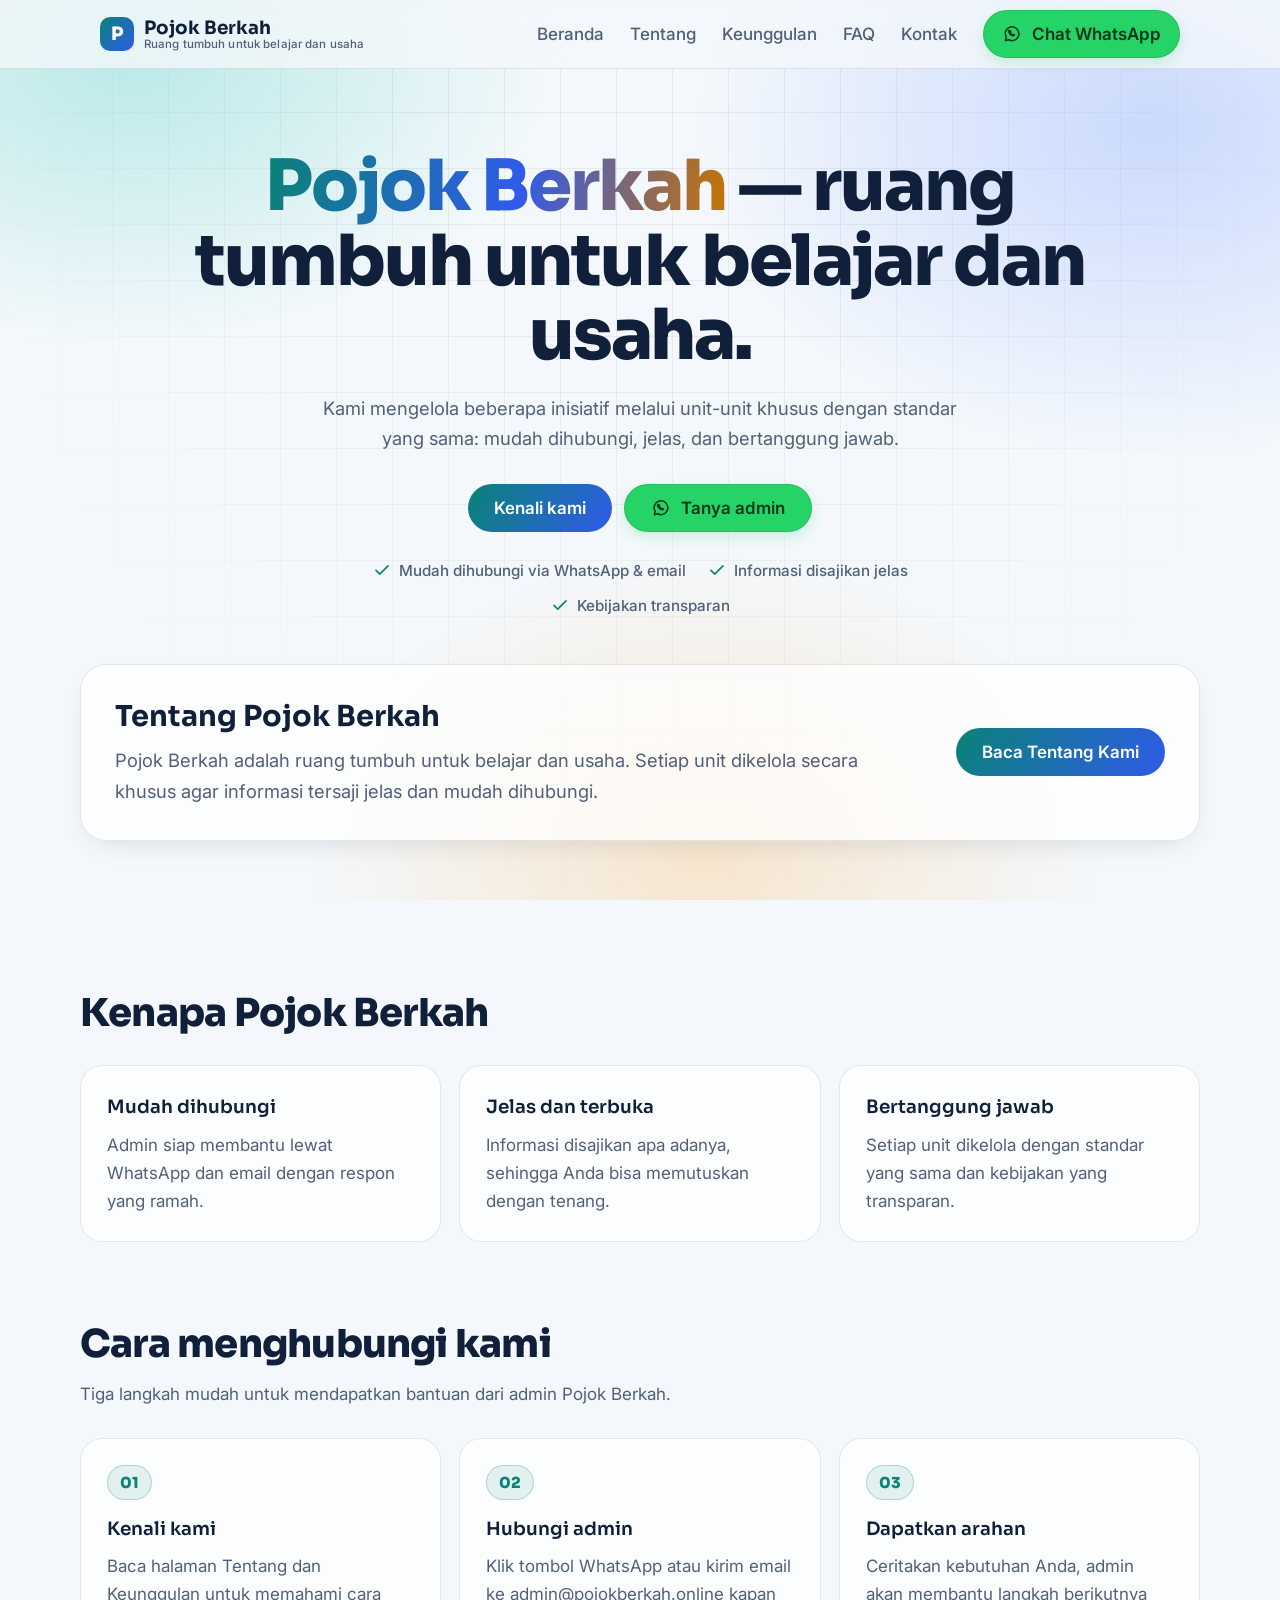
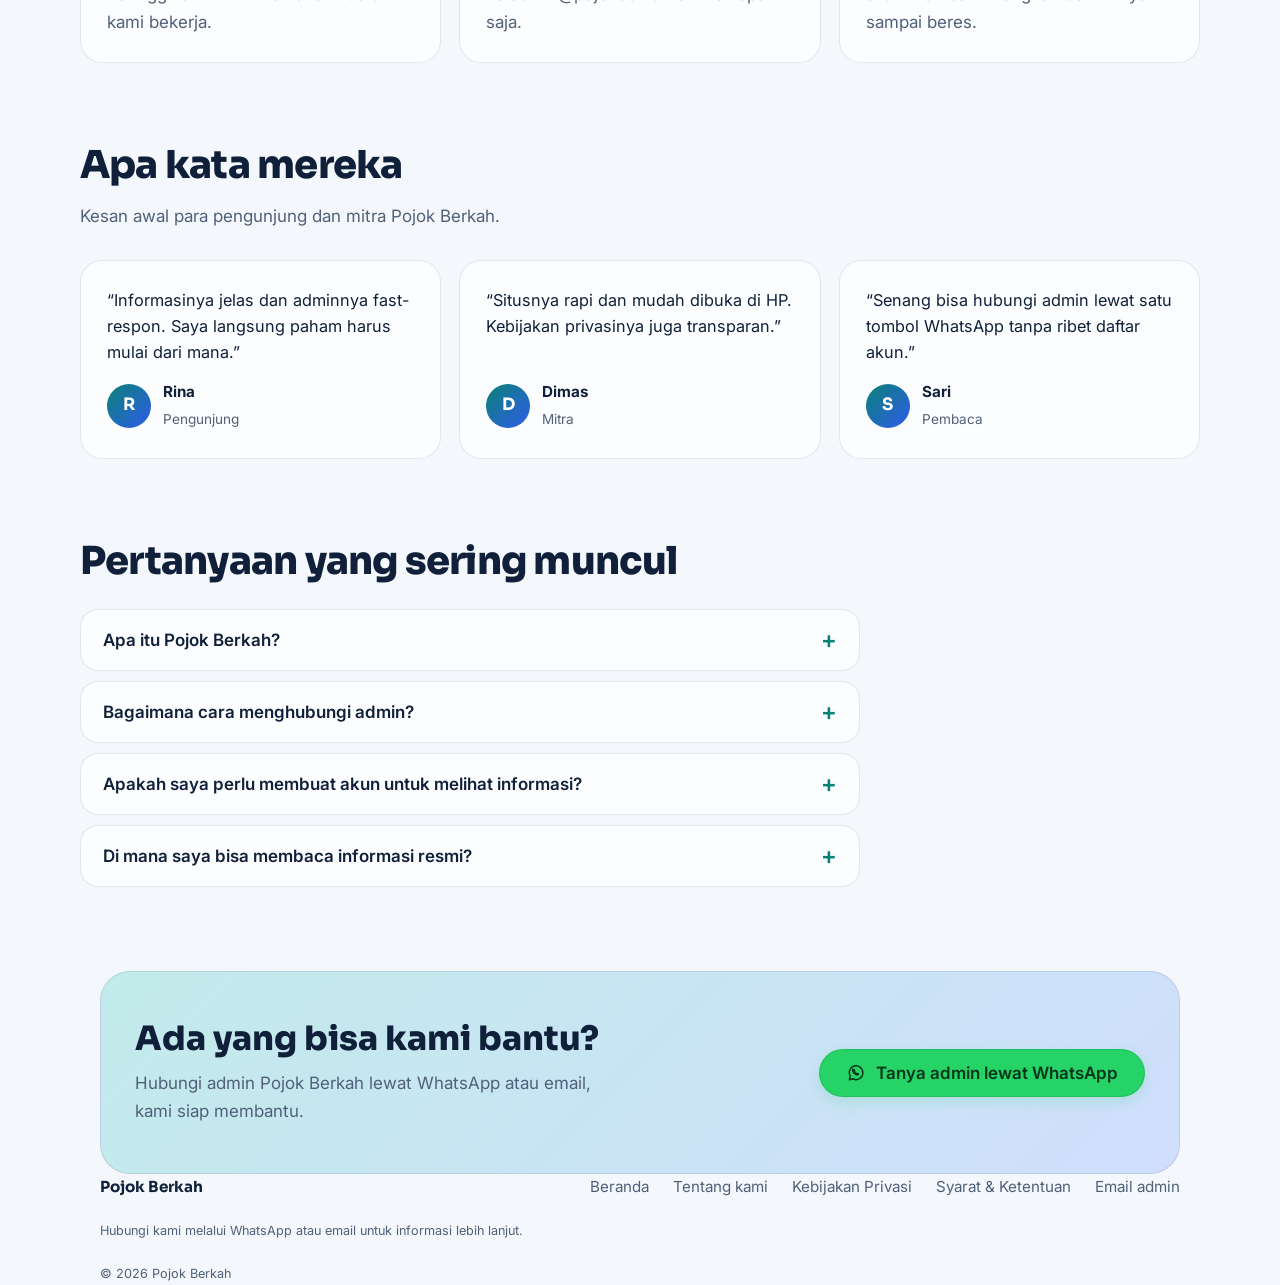
==== index.html @ 189f897a "Landing korporat tanpa produk + menu profesional (Opsi A, Tahap 1-3) + docs 01-07" ====
<!DOCTYPE html>
<html lang="id">
<head>
<meta charset="utf-8">
<meta name="viewport" content="width=device-width, initial-scale=1">
<meta name="theme-color" content="#F4F8FC">
<title>Pojok Berkah | Ruang Tumbuh untuk Belajar dan Usaha</title>
<meta name="description" content="Pojok Berkah adalah ruang tumbuh untuk belajar dan usaha — dikelola dengan standar yang sama: mudah dihubungi, jelas, dan bertanggung jawab.">
<link rel="canonical" href="https://pojokberkah.online/">
<meta property="og:type" content="website">
<meta property="og:title" content="Pojok Berkah | Ruang Tumbuh untuk Belajar dan Usaha">
<meta property="og:description" content="Ruang tumbuh untuk belajar dan usaha — mudah dihubungi, jelas, dan bertanggung jawab.">
<meta property="og:url" content="https://pojokberkah.online/">
<meta property="og:image" content="https://pojokberkah.online/og-image.jpg">
<meta property="og:locale" content="id_ID">
<meta property="og:site_name" content="Pojok Berkah">
<meta property="og:image:width" content="1200">
<meta property="og:image:height" content="630">
<meta property="og:image:alt" content="Pojok Berkah - Ruang Tumbuh untuk Belajar dan Usaha">
<meta name="twitter:card" content="summary_large_image">
<meta name="twitter:title" content="Pojok Berkah | Ruang Tumbuh untuk Belajar dan Usaha">
<meta name="twitter:description" content="Ruang tumbuh untuk belajar dan usaha — mudah dihubungi, jelas, dan bertanggung jawab.">
<meta name="twitter:image" content="https://pojokberkah.online/og-image.jpg">
<link rel="icon" type="image/png" sizes="32x32" href="/favicon-32x32.png">
<link rel="icon" href="/favicon.ico" sizes="any">
<link rel="apple-touch-icon" sizes="180x180" href="/apple-touch-icon.png">
<link rel="preconnect" href="https://fonts.googleapis.com">
<link rel="preconnect" href="https://fonts.gstatic.com" crossorigin>
<link rel="preload" href="https://fonts.googleapis.com/css2?family=Inter:wght@400;500;600&family=Sora:wght@600;700;800&display=swap" as="style">
<link href="https://fonts.googleapis.com/css2?family=Inter:wght@400;500;600&family=Sora:wght@600;700;800&display=swap" rel="stylesheet">
<script type="application/ld+json">{"@context":"https://schema.org","@type":"Organization","name":"Pojok Berkah","url":"https://pojokberkah.online/","logo":"https://pojokberkah.online/og-image.jpg","email":"admin@pojokberkah.online"}</script>
<script type="application/ld+json">{"@context":"https://schema.org","@type":"WebSite","name":"Pojok Berkah","url":"https://pojokberkah.online/","inLanguage":"id"}</script>
<script type="application/ld+json">{"@context":"https://schema.org","@type":"FAQPage","mainEntity":[{"@type":"Question","name":"Apa itu Pojok Berkah?","acceptedAnswer":{"@type":"Answer","text":"Pojok Berkah adalah ruang tumbuh untuk belajar dan usaha. Kami mengelola beberapa inisiatif melalui unit-unit khusus dengan standar yang sama."}},{"@type":"Question","name":"Bagaimana cara menghubungi admin?","acceptedAnswer":{"@type":"Answer","text":"Hubungi kami melalui tombol WhatsApp di halaman ini atau email admin@pojokberkah.online."}},{"@type":"Question","name":"Apakah saya perlu membuat akun untuk melihat informasi?","acceptedAnswer":{"@type":"Answer","text":"Tidak. Informasi di halaman ini dapat dibaca langsung tanpa membuat akun."}},{"@type":"Question","name":"Di mana saya bisa membaca informasi resmi?","acceptedAnswer":{"@type":"Answer","text":"Lihat halaman Tentang Kami, Kebijakan Privasi, serta Syarat dan Ketentuan yang tertaut di footer."}}]}</script>
<style>
:root{
  --bg:#F4F8FC; --ink:#10203A; --muted:#51607A; --line:rgba(16,32,58,.10);
  --teal:#0B8277; --blue:#2F5BEA; --amber:#C97400; --wa:#25D366;
  --card:rgba(255,255,255,.72);
  --display:"Sora","Trebuchet MS",system-ui,sans-serif;
  --body:"Inter",system-ui,-apple-system,"Segoe UI",sans-serif;
}
*{box-sizing:border-box;margin:0}
html{scroll-behavior:smooth}
body{font-family:var(--body);background:var(--bg);color:var(--ink);line-height:1.65;font-size:1.0625rem;overflow-x:hidden}
a{color:inherit}
:focus-visible{outline:3px solid var(--blue);outline-offset:3px;border-radius:8px}
.wrap{max-width:1120px;margin:0 auto;padding:0 20px}

/* latar terang: grid halus + cahaya pastel */
.bg{position:fixed;inset:0;z-index:-1;pointer-events:none;
  background:
    radial-gradient(620px 420px at 10% 6%,rgba(62,201,187,.32),transparent 70%),
    radial-gradient(660px 480px at 90% 14%,rgba(106,147,255,.30),transparent 70%),
    radial-gradient(580px 440px at 55% 95%,rgba(255,180,84,.28),transparent 70%),
    var(--bg)}
.bg::after{content:"";position:absolute;inset:0;
  background-image:linear-gradient(rgba(16,32,58,.06) 1px,transparent 1px),linear-gradient(90deg,rgba(16,32,58,.06) 1px,transparent 1px);
  background-size:56px 56px;
  -webkit-mask-image:radial-gradient(ellipse at 50% 18%,#000 25%,transparent 75%);
  mask-image:radial-gradient(ellipse at 50% 18%,#000 25%,transparent 75%)}

/* header */
header.bar{position:sticky;top:0;z-index:10;backdrop-filter:blur(14px);-webkit-backdrop-filter:blur(14px);background:rgba(244,248,252,.78);border-bottom:1px solid var(--line)}
.top{display:flex;align-items:center;justify-content:space-between;height:68px}
.logo{display:flex;align-items:center;gap:10px;text-decoration:none;font-family:var(--display);font-weight:700;font-size:1.15rem}
.logo-text{display:flex;flex-direction:column;line-height:1.15}
.logo-tagline{font-family:var(--body);font-size:.72rem;font-weight:500;color:var(--muted);letter-spacing:.01em}
.brand-image{width:34px;height:34px;flex:0 0 34px;object-fit:contain}
.brand-image[hidden]{display:none}
.mark{width:34px;height:34px;border-radius:10px;display:grid;place-items:center;color:#fff;font-weight:800;background:linear-gradient(135deg,var(--teal),var(--blue))}
.nav{display:flex;align-items:center;gap:26px}
.nav a{text-decoration:none;color:var(--muted);font-weight:500;transition:color .2s}
.nav a:hover{color:var(--ink)}
.nav a.btn-wa{padding:9px 18px;border-radius:999px;font-weight:600;min-height:44px;display:inline-flex;align-items:center}
.nav-toggle{display:none;align-items:center;justify-content:center;width:44px;height:44px;border-radius:12px;border:1px solid var(--line);background:#fff;cursor:pointer}
.nav-toggle svg{width:22px;height:22px;fill:none;stroke:var(--ink);stroke-width:2;stroke-linecap:round}
header.bar{transition:box-shadow .25s}
.bar.scrolled{box-shadow:0 8px 24px -12px rgba(16,32,58,.25)}
footer nav a:hover{text-decoration:underline}

/* hero */
.hero{padding:80px 0 70px;text-align:center}
.hero h1{font-family:var(--display);font-weight:800;font-size:clamp(2.2rem,6.2vw,4.4rem);line-height:1.06;letter-spacing:-.03em;max-width:18ch;margin:0 auto}
.grad{background:linear-gradient(100deg,var(--teal),var(--blue) 55%,var(--amber));-webkit-background-clip:text;background-clip:text;color:transparent}
.hero p{margin:20px auto 0;max-width:54ch;color:var(--muted);font-size:1.15rem}
.hero .cta{margin-top:30px;display:flex;gap:12px;justify-content:center;flex-wrap:wrap}
.trustbar{margin:26px auto 0;display:flex;gap:10px 22px;justify-content:center;flex-wrap:wrap;max-width:640px;list-style:none;padding:0}
.trustbar li{display:inline-flex;align-items:center;gap:8px;color:var(--muted);font-size:.95rem;font-weight:500}
.trustbar svg{width:18px;height:18px;flex:0 0 18px;fill:none;stroke:var(--teal);stroke-width:2.2;stroke-linecap:round;stroke-linejoin:round}
.btn{display:inline-flex;align-items:center;min-height:48px;padding:0 26px;border-radius:999px;font-weight:600;text-decoration:none;transition:transform .2s,box-shadow .2s,background .2s}
.btn-main{color:#fff;background:linear-gradient(120deg,var(--teal),var(--blue))}
.btn-main:hover{transform:translateY(-2px);box-shadow:0 10px 30px rgba(47,91,234,.35)}
.btn-ghost{border:1px solid var(--line);background:#fff}
.btn-ghost:hover{transform:translateY(-2px);box-shadow:0 10px 30px rgba(16,32,58,.10)}
.wa-button{gap:10px;color:#06351B!important;background:var(--wa)!important;border:1px solid rgba(4,54,26,.12);box-shadow:0 5px 14px rgba(37,211,102,.2);transition:transform .2s,box-shadow .2s,filter .2s}
.wa-button:hover{color:#06351B!important;filter:saturate(1.08);transform:translateY(-2px);box-shadow:0 10px 24px rgba(37,211,102,.34)}
.wa-icon{width:20px;height:20px;flex:0 0 20px;fill:none;stroke:currentColor;stroke-width:1.8;stroke-linecap:round;stroke-linejoin:round}

/* tentang singkat */
.about-short{margin-top:46px;display:flex;align-items:center;justify-content:space-between;gap:24px;text-align:left;border:1px solid var(--line);border-radius:26px;background:var(--card);padding:34px;box-shadow:0 10px 30px -14px rgba(16,32,58,.18)}
.about-short h2{font-family:var(--display);font-weight:700;font-size:1.8rem;line-height:1.2}
.about-short p{margin-top:12px;color:var(--muted);max-width:62ch}

/* statistik */
/* section umum */
.section{padding:80px 0 0}
.title{font-family:var(--display);font-weight:800;font-size:clamp(1.6rem,3.4vw,2.4rem);line-height:1.15;letter-spacing:-.02em;max-width:22ch}
.values{display:grid;grid-template-columns:repeat(3,1fr);gap:18px;margin-top:30px}
.val{padding:26px;border-radius:22px;border:1px solid var(--line);background:var(--card)}
.val h3{font-family:var(--display);font-weight:600;font-size:1.15rem;margin-bottom:8px}
.val p{color:var(--muted)}
.section-sub{margin-top:14px;color:var(--muted);max-width:62ch}

/* cara kerja */
.steps{display:grid;grid-template-columns:repeat(3,1fr);gap:18px;margin-top:30px;counter-reset:step}
.step{position:relative;padding:26px;border-radius:22px;border:1px solid var(--line);background:var(--card)}
.step::before{counter-increment:step;content:counter(step,decimal-leading-zero);display:inline-flex;font-family:var(--display);font-weight:800;font-size:.95rem;color:var(--teal);background:rgba(11,130,119,.10);border:1px solid rgba(11,130,119,.25);border-radius:999px;padding:4px 12px}
.step h3{font-family:var(--display);font-weight:600;font-size:1.15rem;margin:14px 0 8px}
.step p{color:var(--muted)}

/* testimoni */
.testis{display:grid;grid-template-columns:repeat(3,1fr);gap:18px;margin-top:30px}
.testi{display:flex;flex-direction:column;gap:14px;padding:26px;border-radius:22px;border:1px solid var(--line);background:var(--card)}
.testi blockquote{color:var(--ink);font-size:1.02rem;line-height:1.6}
.testi figcaption{display:flex;align-items:center;gap:12px;margin-top:auto}
.testi .avatar{width:44px;height:44px;flex:0 0 44px;border-radius:50%;display:grid;place-items:center;font-family:var(--display);font-weight:700;color:#fff;background:linear-gradient(135deg,var(--teal),var(--blue))}
.testi .who strong{display:block;font-size:.95rem}
.testi .who span{font-size:.85rem;color:var(--muted)}

/* faq */
.faq{max-width:780px;margin-top:26px;display:grid;gap:10px}
.faq details{border:1px solid var(--line);border-radius:18px;background:var(--card);padding:0 22px;transition:border-color .2s}
.faq details[open]{border-color:rgba(11,130,119,.5)}
.faq summary{cursor:pointer;font-weight:600;list-style:none;display:flex;justify-content:space-between;align-items:center;gap:16px;min-height:60px}
.faq summary::-webkit-details-marker{display:none}
.faq summary::after{content:"+";font-size:1.5rem;color:var(--teal);line-height:1}
.faq details[open] summary::after{content:"\2212"}
.faq details p{color:var(--muted);padding-bottom:18px}

/* kontak */
.contact{margin-top:84px;border-radius:30px;padding:48px 34px;display:flex;flex-wrap:wrap;gap:22px;align-items:center;justify-content:space-between;
  background:linear-gradient(135deg,rgba(62,201,187,.28),rgba(106,147,255,.26));border:1px solid rgba(16,32,58,.10)}
.contact h2{font-family:var(--display);font-weight:800;font-size:clamp(1.5rem,3vw,2.1rem);line-height:1.15;max-width:20ch}
.contact p{margin-top:10px;color:var(--muted);max-width:44ch}
.btn-wa2{white-space:nowrap}

footer{padding:54px 0 40px;color:var(--muted);font-size:.95rem}
footer .cols{display:flex;flex-wrap:wrap;gap:16px 40px;justify-content:space-between;align-items:center}
footer strong{color:var(--ink);font-family:var(--display)}
footer nav{display:flex;flex-wrap:wrap;gap:8px 24px}
footer nav a{text-decoration:none}footer nav a:hover{color:var(--ink)}
footer small{display:block;margin-top:22px;max-width:72ch}

@media (max-width:860px){
  .nav{position:relative;gap:10px}
  .nav a:not(.btn-wa):not(.nav-toggle){display:none}
  .nav-toggle{display:inline-flex}
  .nav.open{flex-wrap:wrap}
  .nav.open a:not(.btn-wa):not(.nav-toggle){display:inline-flex;flex:1 1 100%;padding:10px 4px;border-top:1px solid var(--line)}
  .nav.open a:not(.btn-wa):not(.nav-toggle):first-of-type{margin-top:10px}
  .hero{padding:56px 0 60px}
  .hero h1{font-size:2.5rem}
  .section{padding:56px 0 0}
  .values,.steps,.testis{grid-template-columns:1fr}
  .about-short{flex-direction:column;align-items:flex-start;padding:28px 24px}
  .contact{padding:34px 24px}
}
@media (max-width:480px){
  .hero h1{font-size:2.2rem}
  .hero p{font-size:1.05rem}
}
@media (prefers-reduced-motion:reduce){
  html{scroll-behavior:auto}
  *{transition:none!important}
}
</style>
</head>
<body>
<div class="bg" aria-hidden="true"></div>

<header class="bar">
  <div class="wrap top">
    <a class="logo" href="index.html#beranda"><span class="mark" data-logo-fallback>P</span><img class="brand-image" data-image-slot="logo" alt="Logo Pojok Berkah" hidden><span class="logo-text">Pojok Berkah<span class="logo-tagline">Ruang tumbuh untuk belajar dan usaha</span></span></a>
    <nav class="nav" id="main-nav" aria-label="Menu utama">
      <a href="#beranda">Beranda</a>
      <a href="tentang-kami.html">Tentang</a>
      <a href="#keunggulan">Keunggulan</a>
      <a href="#faq">FAQ</a>
      <a href="#kontak">Kontak</a>
      <a class="btn-wa wa-button" href="https://wa.me/6287724039666"><svg class="wa-icon" viewBox="0 0 24 24" aria-hidden="true"><path d="M20.2 11.7a8.2 8.2 0 0 1-12.1 7.2L4 20l1.1-4A8.2 8.2 0 1 1 20.2 11.7Z"/><path d="M9 8.5c.3-.5.6-.5.9-.5l.6 1.5-.7.9c.6 1.2 1.5 2.1 2.7 2.7l.9-.7 1.5.6c0 .3 0 .7-.5.9-.5.3-1.1.4-1.7.2-2-.6-4.2-2.8-4.8-4.8-.2-.6-.1-1.2.2-1.7Z"/></svg>Chat WhatsApp</a>
      <button class="nav-toggle" type="button" aria-label="Buka menu" aria-expanded="false" aria-controls="main-nav"><svg viewBox="0 0 24 24" aria-hidden="true"><path d="M4 7h16M4 12h16M4 17h16"/></svg></button>
    </nav>
  </div>
</header>

<main>
  <section class="wrap hero" id="beranda">
    <h1><span class="grad">Pojok Berkah</span> — ruang tumbuh untuk belajar dan usaha.</h1>
    <p>Kami mengelola beberapa inisiatif melalui unit-unit khusus dengan standar yang sama: mudah dihubungi, jelas, dan bertanggung jawab.</p>
    <div class="cta">
      <a class="btn btn-main" href="#keunggulan">Kenali kami</a>
      <a class="btn wa-button" href="https://wa.me/6287724039666"><svg class="wa-icon" viewBox="0 0 24 24" aria-hidden="true"><path d="M20.2 11.7a8.2 8.2 0 0 1-12.1 7.2L4 20l1.1-4A8.2 8.2 0 1 1 20.2 11.7Z"/><path d="M9 8.5c.3-.5.6-.5.9-.5l.6 1.5-.7.9c.6 1.2 1.5 2.1 2.7 2.7l.9-.7 1.5.6c0 .3 0 .7-.5.9-.5.3-1.1.4-1.7.2-2-.6-4.2-2.8-4.8-4.8-.2-.6-.1-1.2.2-1.7Z"/></svg>Tanya admin</a>
    </div>
    <ul class="trustbar" aria-label="Komitmen Pojok Berkah">
      <li><svg viewBox="0 0 24 24" aria-hidden="true"><path d="M4 12.5l5 5L20 6.5"/></svg>Mudah dihubungi via WhatsApp &amp; email</li>
      <li><svg viewBox="0 0 24 24" aria-hidden="true"><path d="M4 12.5l5 5L20 6.5"/></svg>Informasi disajikan jelas</li>
      <li><svg viewBox="0 0 24 24" aria-hidden="true"><path d="M4 12.5l5 5L20 6.5"/></svg>Kebijakan transparan</li>
    </ul>

    <div class="about-short">
      <div>
        <h2>Tentang Pojok Berkah</h2>
        <p>Pojok Berkah adalah ruang tumbuh untuk belajar dan usaha. Setiap unit dikelola secara khusus agar informasi tersaji jelas dan mudah dihubungi.</p>
      </div>
      <a class="btn btn-main" href="tentang-kami.html">Baca Tentang Kami</a>
    </div>
  </section>

  <section class="wrap section" id="keunggulan">
    <h2 class="title">Kenapa Pojok Berkah</h2>
    <div class="values">
      <div class="val"><h3>Mudah dihubungi</h3><p>Admin siap membantu lewat WhatsApp dan email dengan respon yang ramah.</p></div>
      <div class="val"><h3>Jelas dan terbuka</h3><p>Informasi disajikan apa adanya, sehingga Anda bisa memutuskan dengan tenang.</p></div>
      <div class="val"><h3>Bertanggung jawab</h3><p>Setiap unit dikelola dengan standar yang sama dan kebijakan yang transparan.</p></div>
    </div>
  </section>

  <section class="wrap section" id="cara-kerja">
    <h2 class="title">Cara menghubungi kami</h2>
    <p class="section-sub">Tiga langkah mudah untuk mendapatkan bantuan dari admin Pojok Berkah.</p>
    <div class="steps">
      <div class="step"><h3>Kenali kami</h3><p>Baca halaman Tentang dan Keunggulan untuk memahami cara kami bekerja.</p></div>
      <div class="step"><h3>Hubungi admin</h3><p>Klik tombol WhatsApp atau kirim email ke admin@pojokberkah.online kapan saja.</p></div>
      <div class="step"><h3>Dapatkan arahan</h3><p>Ceritakan kebutuhan Anda, admin akan membantu langkah berikutnya sampai beres.</p></div>
    </div>
  </section>

  <section class="wrap section" id="testimoni">
    <h2 class="title">Apa kata mereka</h2>
    <p class="section-sub">Kesan awal para pengunjung dan mitra Pojok Berkah.</p>
    <div class="testis">
      <figure class="testi"><blockquote>&ldquo;Informasinya jelas dan adminnya fast-respon. Saya langsung paham harus mulai dari mana.&rdquo;</blockquote><figcaption><span class="avatar" aria-hidden="true">R</span><span class="who"><strong>Rina</strong><span>Pengunjung</span></span></figcaption></figure>
      <figure class="testi"><blockquote>&ldquo;Situsnya rapi dan mudah dibuka di HP. Kebijakan privasinya juga transparan.&rdquo;</blockquote><figcaption><span class="avatar" aria-hidden="true">D</span><span class="who"><strong>Dimas</strong><span>Mitra</span></span></figcaption></figure>
      <figure class="testi"><blockquote>&ldquo;Senang bisa hubungi admin lewat satu tombol WhatsApp tanpa ribet daftar akun.&rdquo;</blockquote><figcaption><span class="avatar" aria-hidden="true">S</span><span class="who"><strong>Sari</strong><span>Pembaca</span></span></figcaption></figure>
    </div>
  </section>

  <section class="wrap section" id="faq">
    <h2 class="title">Pertanyaan yang sering muncul</h2>
    <div class="faq">
      <details><summary>Apa itu Pojok Berkah?</summary><p>Pojok Berkah adalah ruang tumbuh untuk belajar dan usaha. Kami mengelola beberapa inisiatif melalui unit-unit khusus dengan standar yang sama.</p></details>
      <details><summary>Bagaimana cara menghubungi admin?</summary><p>Hubungi kami melalui tombol WhatsApp di halaman ini atau email admin@pojokberkah.online.</p></details>
      <details><summary>Apakah saya perlu membuat akun untuk melihat informasi?</summary><p>Tidak. Informasi di halaman ini dapat dibaca langsung tanpa membuat akun.</p></details>
      <details><summary>Di mana saya bisa membaca informasi resmi?</summary><p>Lihat halaman Tentang Kami, Kebijakan Privasi, serta Syarat dan Ketentuan yang tertaut di footer.</p></details>
    </div>
  </section>

  <section class="wrap" id="kontak">
    <div class="contact">
      <div>
        <h2>Ada yang bisa kami bantu?</h2>
        <p>Hubungi admin Pojok Berkah lewat WhatsApp atau email, kami siap membantu.</p>
      </div>
      <a class="btn btn-wa2 wa-button" href="https://wa.me/6287724039666"><svg class="wa-icon" viewBox="0 0 24 24" aria-hidden="true"><path d="M20.2 11.7a8.2 8.2 0 0 1-12.1 7.2L4 20l1.1-4A8.2 8.2 0 1 1 20.2 11.7Z"/><path d="M9 8.5c.3-.5.6-.5.9-.5l.6 1.5-.7.9c.6 1.2 1.5 2.1 2.7 2.7l.9-.7 1.5.6c0 .3 0 .7-.5.9-.5.3-1.1.4-1.7.2-2-.6-4.2-2.8-4.8-4.8-.2-.6-.1-1.2.2-1.7Z"/></svg>Tanya admin lewat WhatsApp</a>
    </div>
  </section>
</main>

<footer class="wrap">
  <div class="cols">
    <strong>Pojok Berkah</strong>
    <nav aria-label="Tautan footer">
      <a href="#beranda">Beranda</a>
      <a href="tentang-kami.html">Tentang kami</a>
      <a href="kebijakan-privasi.html">Kebijakan Privasi</a>
      <a href="syarat-ketentuan.html">Syarat &amp; Ketentuan</a>
      <a href="mailto:admin@pojokberkah.online">Email admin</a>
    </nav>
  </div>
  <small>Hubungi kami melalui WhatsApp atau email untuk informasi lebih lanjut.</small>
  <small>&copy; <span id="yr">2026</span> Pojok Berkah</small>
</footer>

<script>
document.getElementById("yr").textContent=new Date().getFullYear();
fetch("admin.php?public=1",{cache:"no-store"}).then(function(response){return response.json()}).then(function(settings){
  if(/^\d{8,15}$/.test(settings.wa_number)){
    document.querySelectorAll('a[href*="wa.me/"]').forEach(function(link){link.href="https://wa.me/"+settings.wa_number});
  }
  if(settings.images&&typeof settings.images==="object"){
    if(settings.images.logo){
      document.querySelectorAll("[data-logo-fallback]").forEach(function(mark){mark.hidden=true});
      var favicon=document.querySelector('link[rel="icon"]');if(favicon)favicon.href=settings.images.logo;
    }
  }
  var faq=document.querySelector(".faq");
  if(!faq||!Array.isArray(settings.faq))return;
  faq.replaceChildren();
  settings.faq.forEach(function(item){
    if(typeof item.question!=="string"||typeof item.answer!=="string")return;
    var details=document.createElement("details");
    var question=document.createElement("summary");question.textContent=item.question;
    var answer=document.createElement("p");answer.textContent=item.answer;
    details.append(question,answer);faq.appendChild(details);
  });
}).catch(function(){});
(function(){
  var nav=document.getElementById("main-nav");
  var toggle=nav?nav.querySelector(".nav-toggle"):null;
  if(nav&&toggle){
    toggle.addEventListener("click",function(){
      var open=nav.classList.toggle("open");
      toggle.setAttribute("aria-expanded",open?"true":"false");
      toggle.setAttribute("aria-label",open?"Tutup menu":"Buka menu");
    });
    nav.querySelectorAll('a[href^="#"]').forEach(function(link){
      link.addEventListener("click",function(){
        nav.classList.remove("open");
        toggle.setAttribute("aria-expanded","false");
        toggle.setAttribute("aria-label","Buka menu");
      });
    });
  }
  var header=document.querySelector("header.bar");
  var reduceMotion=window.matchMedia&&window.matchMedia("(prefers-reduced-motion: reduce)").matches;
  function onScroll(){if(header)header.classList.toggle("scrolled",window.scrollY>8);}
  if(reduceMotion){onScroll();}else{window.addEventListener("scroll",onScroll,{passive:true});onScroll();}
})();
</script>
</body>
</html>
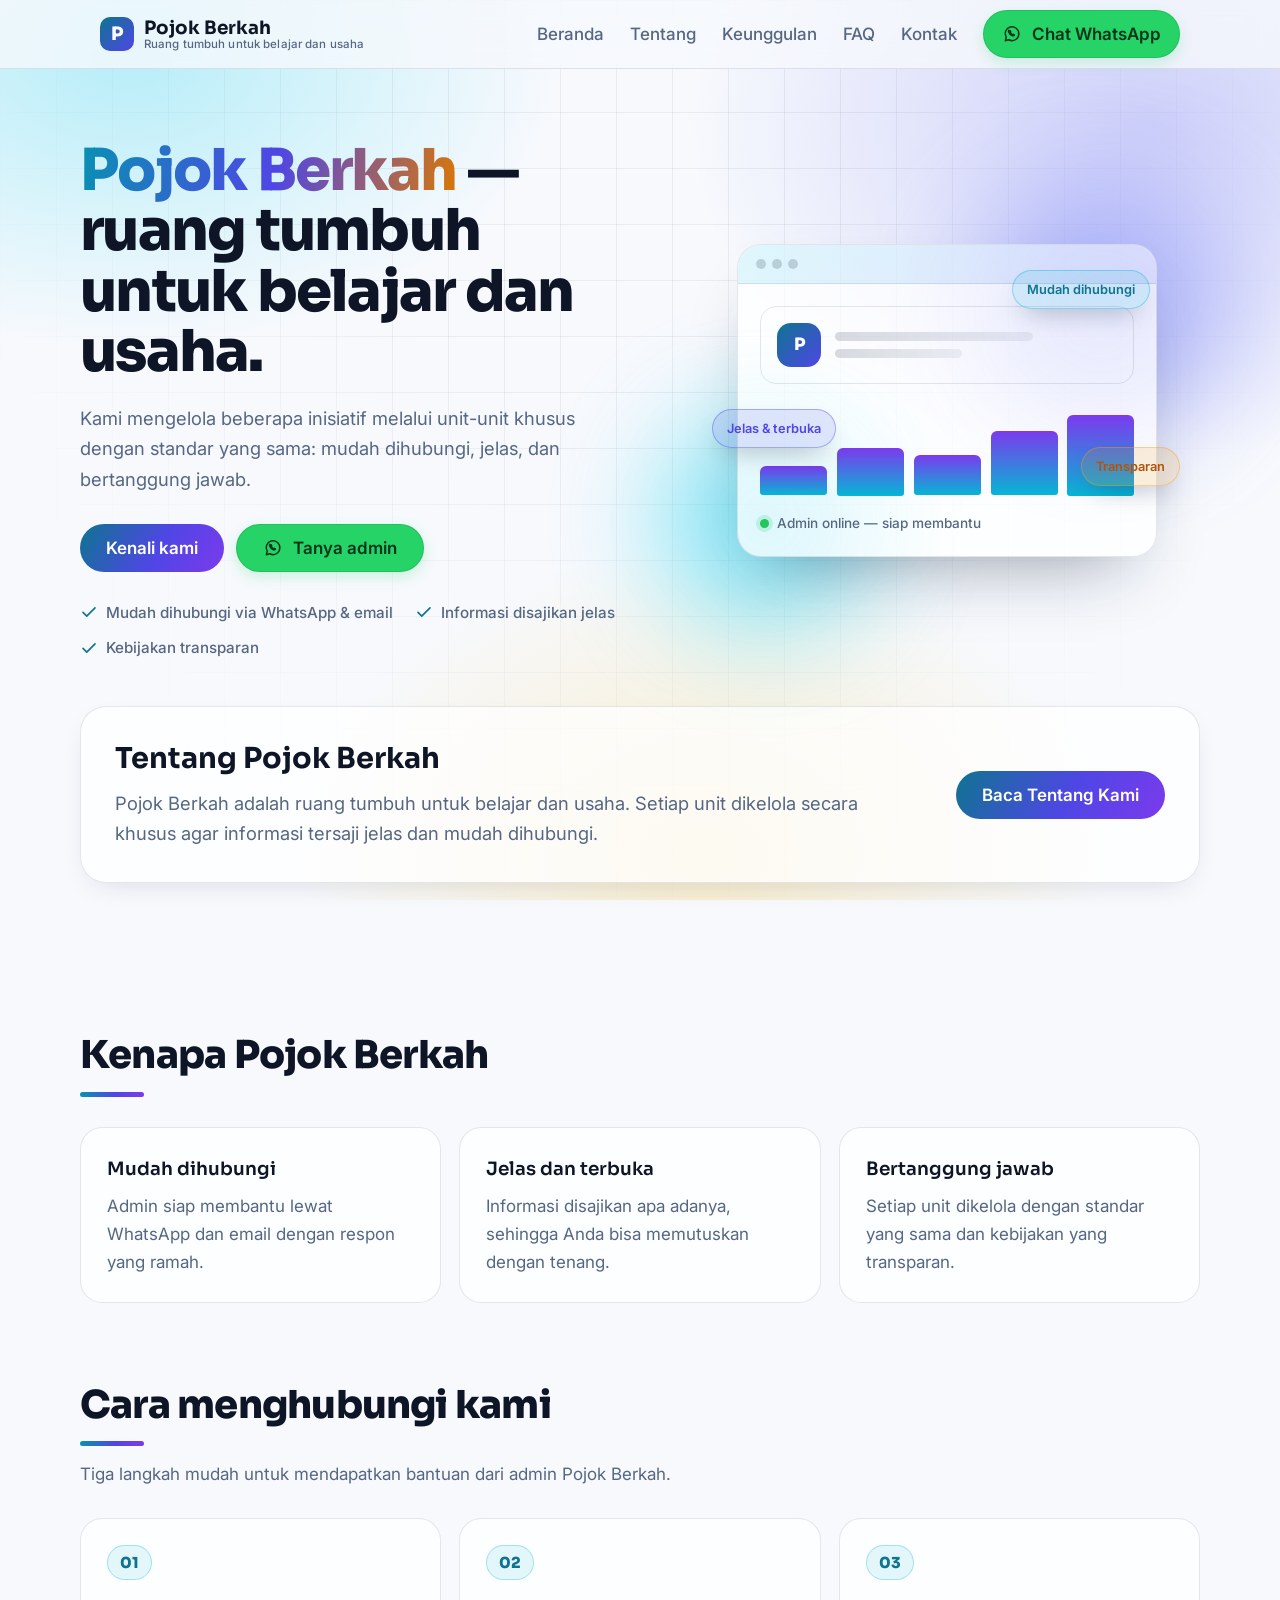
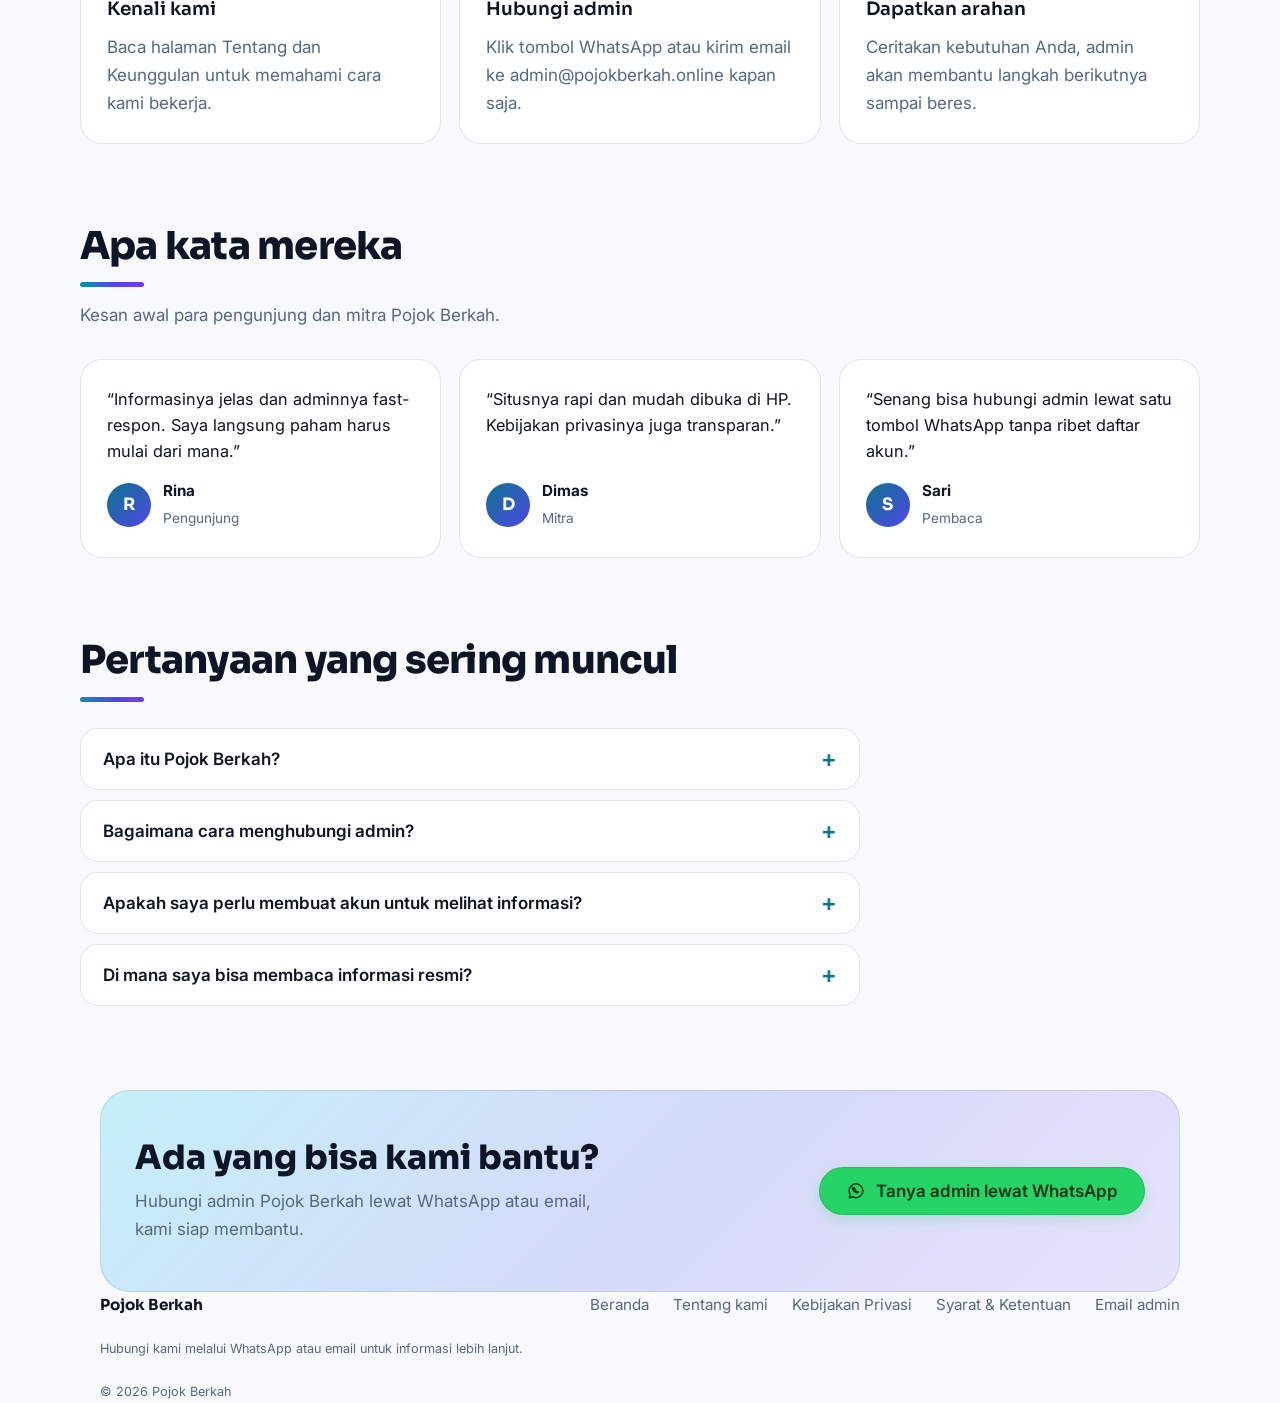
==== commit afa2407b: "Redesain landing modern: CSS eksternal landing.css, hero 2 kolom panel mockup, palet cyan-indigo-vio" ====
--- a/index.html
+++ b/index.html
@@ -3,7 +3,8 @@
 <head>
 <meta charset="utf-8">
 <meta name="viewport" content="width=device-width, initial-scale=1">
-<meta name="theme-color" content="#F4F8FC">
+<meta name="theme-color" content="#F4F8FC" media="(prefers-color-scheme: light)">
+<meta name="theme-color" content="#0B1526" media="(prefers-color-scheme: dark)">
 <title>Pojok Berkah | Ruang Tumbuh untuk Belajar dan Usaha</title>
 <meta name="description" content="Pojok Berkah adalah ruang tumbuh untuk belajar dan usaha — dikelola dengan standar yang sama: mudah dihubungi, jelas, dan bertanggung jawab.">
 <link rel="canonical" href="https://pojokberkah.online/">
@@ -11,7 +12,7 @@
 <meta property="og:title" content="Pojok Berkah | Ruang Tumbuh untuk Belajar dan Usaha">
 <meta property="og:description" content="Ruang tumbuh untuk belajar dan usaha — mudah dihubungi, jelas, dan bertanggung jawab.">
 <meta property="og:url" content="https://pojokberkah.online/">
-<meta property="og:image" content="https://pojokberkah.online/og-image.jpg">
+<meta property="og:image" content="https://pojokberkah.online/assets/img/og-image.jpg">
 <meta property="og:locale" content="id_ID">
 <meta property="og:site_name" content="Pojok Berkah">
 <meta property="og:image:width" content="1200">
@@ -20,160 +21,19 @@
 <meta name="twitter:card" content="summary_large_image">
 <meta name="twitter:title" content="Pojok Berkah | Ruang Tumbuh untuk Belajar dan Usaha">
 <meta name="twitter:description" content="Ruang tumbuh untuk belajar dan usaha — mudah dihubungi, jelas, dan bertanggung jawab.">
-<meta name="twitter:image" content="https://pojokberkah.online/og-image.jpg">
-<link rel="icon" type="image/png" sizes="32x32" href="/favicon-32x32.png">
-<link rel="icon" href="/favicon.ico" sizes="any">
-<link rel="apple-touch-icon" sizes="180x180" href="/apple-touch-icon.png">
+<meta name="twitter:image" content="https://pojokberkah.online/assets/img/og-image.jpg">
+<link rel="icon" type="image/png" sizes="32x32" href="/assets/icons/favicon-32x32.png">
+<link rel="icon" href="/assets/icons/favicon.ico" sizes="any">
+<link rel="apple-touch-icon" sizes="180x180" href="/assets/icons/apple-touch-icon.png">
 <link rel="preconnect" href="https://fonts.googleapis.com">
 <link rel="preconnect" href="https://fonts.gstatic.com" crossorigin>
 <link rel="preload" href="https://fonts.googleapis.com/css2?family=Inter:wght@400;500;600&family=Sora:wght@600;700;800&display=swap" as="style">
 <link href="https://fonts.googleapis.com/css2?family=Inter:wght@400;500;600&family=Sora:wght@600;700;800&display=swap" rel="stylesheet">
-<script type="application/ld+json">{"@context":"https://schema.org","@type":"Organization","name":"Pojok Berkah","url":"https://pojokberkah.online/","logo":"https://pojokberkah.online/og-image.jpg","email":"admin@pojokberkah.online"}</script>
+<script type="application/ld+json">{"@context":"https://schema.org","@type":"Organization","name":"Pojok Berkah","url":"https://pojokberkah.online/","logo":"https://pojokberkah.online/assets/img/og-image.jpg","email":"admin@pojokberkah.online"}</script>
 <script type="application/ld+json">{"@context":"https://schema.org","@type":"WebSite","name":"Pojok Berkah","url":"https://pojokberkah.online/","inLanguage":"id"}</script>
 <script type="application/ld+json">{"@context":"https://schema.org","@type":"FAQPage","mainEntity":[{"@type":"Question","name":"Apa itu Pojok Berkah?","acceptedAnswer":{"@type":"Answer","text":"Pojok Berkah adalah ruang tumbuh untuk belajar dan usaha. Kami mengelola beberapa inisiatif melalui unit-unit khusus dengan standar yang sama."}},{"@type":"Question","name":"Bagaimana cara menghubungi admin?","acceptedAnswer":{"@type":"Answer","text":"Hubungi kami melalui tombol WhatsApp di halaman ini atau email admin@pojokberkah.online."}},{"@type":"Question","name":"Apakah saya perlu membuat akun untuk melihat informasi?","acceptedAnswer":{"@type":"Answer","text":"Tidak. Informasi di halaman ini dapat dibaca langsung tanpa membuat akun."}},{"@type":"Question","name":"Di mana saya bisa membaca informasi resmi?","acceptedAnswer":{"@type":"Answer","text":"Lihat halaman Tentang Kami, Kebijakan Privasi, serta Syarat dan Ketentuan yang tertaut di footer."}}]}</script>
-<style>
-:root{
-  --bg:#F4F8FC; --ink:#10203A; --muted:#51607A; --line:rgba(16,32,58,.10);
-  --teal:#0B8277; --blue:#2F5BEA; --amber:#C97400; --wa:#25D366;
-  --card:rgba(255,255,255,.72);
-  --display:"Sora","Trebuchet MS",system-ui,sans-serif;
-  --body:"Inter",system-ui,-apple-system,"Segoe UI",sans-serif;
-}
-*{box-sizing:border-box;margin:0}
-html{scroll-behavior:smooth}
-body{font-family:var(--body);background:var(--bg);color:var(--ink);line-height:1.65;font-size:1.0625rem;overflow-x:hidden}
-a{color:inherit}
-:focus-visible{outline:3px solid var(--blue);outline-offset:3px;border-radius:8px}
-.wrap{max-width:1120px;margin:0 auto;padding:0 20px}
-
-/* latar terang: grid halus + cahaya pastel */
-.bg{position:fixed;inset:0;z-index:-1;pointer-events:none;
-  background:
-    radial-gradient(620px 420px at 10% 6%,rgba(62,201,187,.32),transparent 70%),
-    radial-gradient(660px 480px at 90% 14%,rgba(106,147,255,.30),transparent 70%),
-    radial-gradient(580px 440px at 55% 95%,rgba(255,180,84,.28),transparent 70%),
-    var(--bg)}
-.bg::after{content:"";position:absolute;inset:0;
-  background-image:linear-gradient(rgba(16,32,58,.06) 1px,transparent 1px),linear-gradient(90deg,rgba(16,32,58,.06) 1px,transparent 1px);
-  background-size:56px 56px;
-  -webkit-mask-image:radial-gradient(ellipse at 50% 18%,#000 25%,transparent 75%);
-  mask-image:radial-gradient(ellipse at 50% 18%,#000 25%,transparent 75%)}
-
-/* header */
-header.bar{position:sticky;top:0;z-index:10;backdrop-filter:blur(14px);-webkit-backdrop-filter:blur(14px);background:rgba(244,248,252,.78);border-bottom:1px solid var(--line)}
-.top{display:flex;align-items:center;justify-content:space-between;height:68px}
-.logo{display:flex;align-items:center;gap:10px;text-decoration:none;font-family:var(--display);font-weight:700;font-size:1.15rem}
-.logo-text{display:flex;flex-direction:column;line-height:1.15}
-.logo-tagline{font-family:var(--body);font-size:.72rem;font-weight:500;color:var(--muted);letter-spacing:.01em}
-.brand-image{width:34px;height:34px;flex:0 0 34px;object-fit:contain}
-.brand-image[hidden]{display:none}
-.mark{width:34px;height:34px;border-radius:10px;display:grid;place-items:center;color:#fff;font-weight:800;background:linear-gradient(135deg,var(--teal),var(--blue))}
-.nav{display:flex;align-items:center;gap:26px}
-.nav a{text-decoration:none;color:var(--muted);font-weight:500;transition:color .2s}
-.nav a:hover{color:var(--ink)}
-.nav a.btn-wa{padding:9px 18px;border-radius:999px;font-weight:600;min-height:44px;display:inline-flex;align-items:center}
-.nav-toggle{display:none;align-items:center;justify-content:center;width:44px;height:44px;border-radius:12px;border:1px solid var(--line);background:#fff;cursor:pointer}
-.nav-toggle svg{width:22px;height:22px;fill:none;stroke:var(--ink);stroke-width:2;stroke-linecap:round}
-header.bar{transition:box-shadow .25s}
-.bar.scrolled{box-shadow:0 8px 24px -12px rgba(16,32,58,.25)}
-footer nav a:hover{text-decoration:underline}
-
-/* hero */
-.hero{padding:80px 0 70px;text-align:center}
-.hero h1{font-family:var(--display);font-weight:800;font-size:clamp(2.2rem,6.2vw,4.4rem);line-height:1.06;letter-spacing:-.03em;max-width:18ch;margin:0 auto}
-.grad{background:linear-gradient(100deg,var(--teal),var(--blue) 55%,var(--amber));-webkit-background-clip:text;background-clip:text;color:transparent}
-.hero p{margin:20px auto 0;max-width:54ch;color:var(--muted);font-size:1.15rem}
-.hero .cta{margin-top:30px;display:flex;gap:12px;justify-content:center;flex-wrap:wrap}
-.trustbar{margin:26px auto 0;display:flex;gap:10px 22px;justify-content:center;flex-wrap:wrap;max-width:640px;list-style:none;padding:0}
-.trustbar li{display:inline-flex;align-items:center;gap:8px;color:var(--muted);font-size:.95rem;font-weight:500}
-.trustbar svg{width:18px;height:18px;flex:0 0 18px;fill:none;stroke:var(--teal);stroke-width:2.2;stroke-linecap:round;stroke-linejoin:round}
-.btn{display:inline-flex;align-items:center;min-height:48px;padding:0 26px;border-radius:999px;font-weight:600;text-decoration:none;transition:transform .2s,box-shadow .2s,background .2s}
-.btn-main{color:#fff;background:linear-gradient(120deg,var(--teal),var(--blue))}
-.btn-main:hover{transform:translateY(-2px);box-shadow:0 10px 30px rgba(47,91,234,.35)}
-.btn-ghost{border:1px solid var(--line);background:#fff}
-.btn-ghost:hover{transform:translateY(-2px);box-shadow:0 10px 30px rgba(16,32,58,.10)}
-.wa-button{gap:10px;color:#06351B!important;background:var(--wa)!important;border:1px solid rgba(4,54,26,.12);box-shadow:0 5px 14px rgba(37,211,102,.2);transition:transform .2s,box-shadow .2s,filter .2s}
-.wa-button:hover{color:#06351B!important;filter:saturate(1.08);transform:translateY(-2px);box-shadow:0 10px 24px rgba(37,211,102,.34)}
-.wa-icon{width:20px;height:20px;flex:0 0 20px;fill:none;stroke:currentColor;stroke-width:1.8;stroke-linecap:round;stroke-linejoin:round}
-
-/* tentang singkat */
-.about-short{margin-top:46px;display:flex;align-items:center;justify-content:space-between;gap:24px;text-align:left;border:1px solid var(--line);border-radius:26px;background:var(--card);padding:34px;box-shadow:0 10px 30px -14px rgba(16,32,58,.18)}
-.about-short h2{font-family:var(--display);font-weight:700;font-size:1.8rem;line-height:1.2}
-.about-short p{margin-top:12px;color:var(--muted);max-width:62ch}
-
-/* statistik */
-/* section umum */
-.section{padding:80px 0 0}
-.title{font-family:var(--display);font-weight:800;font-size:clamp(1.6rem,3.4vw,2.4rem);line-height:1.15;letter-spacing:-.02em;max-width:22ch}
-.values{display:grid;grid-template-columns:repeat(3,1fr);gap:18px;margin-top:30px}
-.val{padding:26px;border-radius:22px;border:1px solid var(--line);background:var(--card)}
-.val h3{font-family:var(--display);font-weight:600;font-size:1.15rem;margin-bottom:8px}
-.val p{color:var(--muted)}
-.section-sub{margin-top:14px;color:var(--muted);max-width:62ch}
-
-/* cara kerja */
-.steps{display:grid;grid-template-columns:repeat(3,1fr);gap:18px;margin-top:30px;counter-reset:step}
-.step{position:relative;padding:26px;border-radius:22px;border:1px solid var(--line);background:var(--card)}
-.step::before{counter-increment:step;content:counter(step,decimal-leading-zero);display:inline-flex;font-family:var(--display);font-weight:800;font-size:.95rem;color:var(--teal);background:rgba(11,130,119,.10);border:1px solid rgba(11,130,119,.25);border-radius:999px;padding:4px 12px}
-.step h3{font-family:var(--display);font-weight:600;font-size:1.15rem;margin:14px 0 8px}
-.step p{color:var(--muted)}
-
-/* testimoni */
-.testis{display:grid;grid-template-columns:repeat(3,1fr);gap:18px;margin-top:30px}
-.testi{display:flex;flex-direction:column;gap:14px;padding:26px;border-radius:22px;border:1px solid var(--line);background:var(--card)}
-.testi blockquote{color:var(--ink);font-size:1.02rem;line-height:1.6}
-.testi figcaption{display:flex;align-items:center;gap:12px;margin-top:auto}
-.testi .avatar{width:44px;height:44px;flex:0 0 44px;border-radius:50%;display:grid;place-items:center;font-family:var(--display);font-weight:700;color:#fff;background:linear-gradient(135deg,var(--teal),var(--blue))}
-.testi .who strong{display:block;font-size:.95rem}
-.testi .who span{font-size:.85rem;color:var(--muted)}
-
-/* faq */
-.faq{max-width:780px;margin-top:26px;display:grid;gap:10px}
-.faq details{border:1px solid var(--line);border-radius:18px;background:var(--card);padding:0 22px;transition:border-color .2s}
-.faq details[open]{border-color:rgba(11,130,119,.5)}
-.faq summary{cursor:pointer;font-weight:600;list-style:none;display:flex;justify-content:space-between;align-items:center;gap:16px;min-height:60px}
-.faq summary::-webkit-details-marker{display:none}
-.faq summary::after{content:"+";font-size:1.5rem;color:var(--teal);line-height:1}
-.faq details[open] summary::after{content:"\2212"}
-.faq details p{color:var(--muted);padding-bottom:18px}
-
-/* kontak */
-.contact{margin-top:84px;border-radius:30px;padding:48px 34px;display:flex;flex-wrap:wrap;gap:22px;align-items:center;justify-content:space-between;
-  background:linear-gradient(135deg,rgba(62,201,187,.28),rgba(106,147,255,.26));border:1px solid rgba(16,32,58,.10)}
-.contact h2{font-family:var(--display);font-weight:800;font-size:clamp(1.5rem,3vw,2.1rem);line-height:1.15;max-width:20ch}
-.contact p{margin-top:10px;color:var(--muted);max-width:44ch}
-.btn-wa2{white-space:nowrap}
-
-footer{padding:54px 0 40px;color:var(--muted);font-size:.95rem}
-footer .cols{display:flex;flex-wrap:wrap;gap:16px 40px;justify-content:space-between;align-items:center}
-footer strong{color:var(--ink);font-family:var(--display)}
-footer nav{display:flex;flex-wrap:wrap;gap:8px 24px}
-footer nav a{text-decoration:none}footer nav a:hover{color:var(--ink)}
-footer small{display:block;margin-top:22px;max-width:72ch}
-
-@media (max-width:860px){
-  .nav{position:relative;gap:10px}
-  .nav a:not(.btn-wa):not(.nav-toggle){display:none}
-  .nav-toggle{display:inline-flex}
-  .nav.open{flex-wrap:wrap}
-  .nav.open a:not(.btn-wa):not(.nav-toggle){display:inline-flex;flex:1 1 100%;padding:10px 4px;border-top:1px solid var(--line)}
-  .nav.open a:not(.btn-wa):not(.nav-toggle):first-of-type{margin-top:10px}
-  .hero{padding:56px 0 60px}
-  .hero h1{font-size:2.5rem}
-  .section{padding:56px 0 0}
-  .values,.steps,.testis{grid-template-columns:1fr}
-  .about-short{flex-direction:column;align-items:flex-start;padding:28px 24px}
-  .contact{padding:34px 24px}
-}
-@media (max-width:480px){
-  .hero h1{font-size:2.2rem}
-  .hero p{font-size:1.05rem}
-}
-@media (prefers-reduced-motion:reduce){
-  html{scroll-behavior:auto}
-  *{transition:none!important}
-}
-</style>
+<link rel="stylesheet" href="assets/css/landing.css">
+<noscript><style>.reveal{opacity:1;transform:none}</style></noscript>
 </head>
 <body>
 <div class="bg" aria-hidden="true"></div>
@@ -195,19 +55,43 @@
 
 <main>
   <section class="wrap hero" id="beranda">
-    <h1><span class="grad">Pojok Berkah</span> — ruang tumbuh untuk belajar dan usaha.</h1>
-    <p>Kami mengelola beberapa inisiatif melalui unit-unit khusus dengan standar yang sama: mudah dihubungi, jelas, dan bertanggung jawab.</p>
-    <div class="cta">
-      <a class="btn btn-main" href="#keunggulan">Kenali kami</a>
-      <a class="btn wa-button" href="https://wa.me/6287724039666"><svg class="wa-icon" viewBox="0 0 24 24" aria-hidden="true"><path d="M20.2 11.7a8.2 8.2 0 0 1-12.1 7.2L4 20l1.1-4A8.2 8.2 0 1 1 20.2 11.7Z"/><path d="M9 8.5c.3-.5.6-.5.9-.5l.6 1.5-.7.9c.6 1.2 1.5 2.1 2.7 2.7l.9-.7 1.5.6c0 .3 0 .7-.5.9-.5.3-1.1.4-1.7.2-2-.6-4.2-2.8-4.8-4.8-.2-.6-.1-1.2.2-1.7Z"/></svg>Tanya admin</a>
-    </div>
-    <ul class="trustbar" aria-label="Komitmen Pojok Berkah">
-      <li><svg viewBox="0 0 24 24" aria-hidden="true"><path d="M4 12.5l5 5L20 6.5"/></svg>Mudah dihubungi via WhatsApp &amp; email</li>
-      <li><svg viewBox="0 0 24 24" aria-hidden="true"><path d="M4 12.5l5 5L20 6.5"/></svg>Informasi disajikan jelas</li>
-      <li><svg viewBox="0 0 24 24" aria-hidden="true"><path d="M4 12.5l5 5L20 6.5"/></svg>Kebijakan transparan</li>
-    </ul>
-
-    <div class="about-short">
+    <div class="hero-grid">
+      <div class="hero-copy">
+        <h1><span class="grad">Pojok Berkah</span> — ruang tumbuh untuk belajar dan usaha.</h1>
+        <p>Kami mengelola beberapa inisiatif melalui unit-unit khusus dengan standar yang sama: mudah dihubungi, jelas, dan bertanggung jawab.</p>
+        <div class="cta">
+          <a class="btn btn-main" href="#keunggulan">Kenali kami</a>
+          <a class="btn wa-button" href="https://wa.me/6287724039666"><svg class="wa-icon" viewBox="0 0 24 24" aria-hidden="true"><path d="M20.2 11.7a8.2 8.2 0 0 1-12.1 7.2L4 20l1.1-4A8.2 8.2 0 1 1 20.2 11.7Z"/><path d="M9 8.5c.3-.5.6-.5.9-.5l.6 1.5-.7.9c.6 1.2 1.5 2.1 2.7 2.7l.9-.7 1.5.6c0 .3 0 .7-.5.9-.5.3-1.1.4-1.7.2-2-.6-4.2-2.8-4.8-4.8-.2-.6-.1-1.2.2-1.7Z"/></svg>Tanya admin</a>
+        </div>
+        <ul class="trustbar" aria-label="Komitmen Pojok Berkah">
+          <li><svg viewBox="0 0 24 24" aria-hidden="true"><path d="M4 12.5l5 5L20 6.5"/></svg>Mudah dihubungi via WhatsApp &amp; email</li>
+          <li><svg viewBox="0 0 24 24" aria-hidden="true"><path d="M4 12.5l5 5L20 6.5"/></svg>Informasi disajikan jelas</li>
+          <li><svg viewBox="0 0 24 24" aria-hidden="true"><path d="M4 12.5l5 5L20 6.5"/></svg>Kebijakan transparan</li>
+        </ul>
+      </div>
+      <div class="hero-visual" aria-hidden="true">
+        <div class="hero-panel">
+          <div class="hp-bar"><span></span><span></span><span></span></div>
+          <div class="hp-body">
+            <div class="hp-card">
+              <div class="hp-avatar">P</div>
+              <div class="hp-lines"><i style="width:70%"></i><i style="width:45%"></i></div>
+            </div>
+            <div class="hp-chip hp-chip-1">Mudah dihubungi</div>
+            <div class="hp-chip hp-chip-2">Jelas &amp; terbuka</div>
+            <div class="hp-chip hp-chip-3">Transparan</div>
+            <div class="hp-graph">
+              <b style="height:32%"></b><b style="height:52%"></b><b style="height:44%"></b><b style="height:70%"></b><b style="height:88%"></b>
+            </div>
+            <div class="hp-status"><i></i>Admin online — siap membantu</div>
+          </div>
+        </div>
+        <span class="hero-blob hero-blob-1"></span>
+        <span class="hero-blob hero-blob-2"></span>
+      </div>
+    </div>
+
+    <div class="about-short reveal">
       <div>
         <h2>Tentang Pojok Berkah</h2>
         <p>Pojok Berkah adalah ruang tumbuh untuk belajar dan usaha. Setiap unit dikelola secara khusus agar informasi tersaji jelas dan mudah dihubungi.</p>
@@ -219,9 +103,9 @@
   <section class="wrap section" id="keunggulan">
     <h2 class="title">Kenapa Pojok Berkah</h2>
     <div class="values">
-      <div class="val"><h3>Mudah dihubungi</h3><p>Admin siap membantu lewat WhatsApp dan email dengan respon yang ramah.</p></div>
-      <div class="val"><h3>Jelas dan terbuka</h3><p>Informasi disajikan apa adanya, sehingga Anda bisa memutuskan dengan tenang.</p></div>
-      <div class="val"><h3>Bertanggung jawab</h3><p>Setiap unit dikelola dengan standar yang sama dan kebijakan yang transparan.</p></div>
+      <div class="val reveal"><h3>Mudah dihubungi</h3><p>Admin siap membantu lewat WhatsApp dan email dengan respon yang ramah.</p></div>
+      <div class="val reveal"><h3>Jelas dan terbuka</h3><p>Informasi disajikan apa adanya, sehingga Anda bisa memutuskan dengan tenang.</p></div>
+      <div class="val reveal"><h3>Bertanggung jawab</h3><p>Setiap unit dikelola dengan standar yang sama dan kebijakan yang transparan.</p></div>
     </div>
   </section>
 
@@ -229,9 +113,9 @@
     <h2 class="title">Cara menghubungi kami</h2>
     <p class="section-sub">Tiga langkah mudah untuk mendapatkan bantuan dari admin Pojok Berkah.</p>
     <div class="steps">
-      <div class="step"><h3>Kenali kami</h3><p>Baca halaman Tentang dan Keunggulan untuk memahami cara kami bekerja.</p></div>
-      <div class="step"><h3>Hubungi admin</h3><p>Klik tombol WhatsApp atau kirim email ke admin@pojokberkah.online kapan saja.</p></div>
-      <div class="step"><h3>Dapatkan arahan</h3><p>Ceritakan kebutuhan Anda, admin akan membantu langkah berikutnya sampai beres.</p></div>
+      <div class="step reveal"><h3>Kenali kami</h3><p>Baca halaman Tentang dan Keunggulan untuk memahami cara kami bekerja.</p></div>
+      <div class="step reveal"><h3>Hubungi admin</h3><p>Klik tombol WhatsApp atau kirim email ke admin@pojokberkah.online kapan saja.</p></div>
+      <div class="step reveal"><h3>Dapatkan arahan</h3><p>Ceritakan kebutuhan Anda, admin akan membantu langkah berikutnya sampai beres.</p></div>
     </div>
   </section>
 
@@ -239,15 +123,15 @@
     <h2 class="title">Apa kata mereka</h2>
     <p class="section-sub">Kesan awal para pengunjung dan mitra Pojok Berkah.</p>
     <div class="testis">
-      <figure class="testi"><blockquote>&ldquo;Informasinya jelas dan adminnya fast-respon. Saya langsung paham harus mulai dari mana.&rdquo;</blockquote><figcaption><span class="avatar" aria-hidden="true">R</span><span class="who"><strong>Rina</strong><span>Pengunjung</span></span></figcaption></figure>
-      <figure class="testi"><blockquote>&ldquo;Situsnya rapi dan mudah dibuka di HP. Kebijakan privasinya juga transparan.&rdquo;</blockquote><figcaption><span class="avatar" aria-hidden="true">D</span><span class="who"><strong>Dimas</strong><span>Mitra</span></span></figcaption></figure>
-      <figure class="testi"><blockquote>&ldquo;Senang bisa hubungi admin lewat satu tombol WhatsApp tanpa ribet daftar akun.&rdquo;</blockquote><figcaption><span class="avatar" aria-hidden="true">S</span><span class="who"><strong>Sari</strong><span>Pembaca</span></span></figcaption></figure>
+      <figure class="testi reveal"><blockquote>&ldquo;Informasinya jelas dan adminnya fast-respon. Saya langsung paham harus mulai dari mana.&rdquo;</blockquote><figcaption><span class="avatar" aria-hidden="true">R</span><span class="who"><strong>Rina</strong><span>Pengunjung</span></span></figcaption></figure>
+      <figure class="testi reveal"><blockquote>&ldquo;Situsnya rapi dan mudah dibuka di HP. Kebijakan privasinya juga transparan.&rdquo;</blockquote><figcaption><span class="avatar" aria-hidden="true">D</span><span class="who"><strong>Dimas</strong><span>Mitra</span></span></figcaption></figure>
+      <figure class="testi reveal"><blockquote>&ldquo;Senang bisa hubungi admin lewat satu tombol WhatsApp tanpa ribet daftar akun.&rdquo;</blockquote><figcaption><span class="avatar" aria-hidden="true">S</span><span class="who"><strong>Sari</strong><span>Pembaca</span></span></figcaption></figure>
     </div>
   </section>
 
   <section class="wrap section" id="faq">
     <h2 class="title">Pertanyaan yang sering muncul</h2>
-    <div class="faq">
+    <div class="faq reveal">
       <details><summary>Apa itu Pojok Berkah?</summary><p>Pojok Berkah adalah ruang tumbuh untuk belajar dan usaha. Kami mengelola beberapa inisiatif melalui unit-unit khusus dengan standar yang sama.</p></details>
       <details><summary>Bagaimana cara menghubungi admin?</summary><p>Hubungi kami melalui tombol WhatsApp di halaman ini atau email admin@pojokberkah.online.</p></details>
       <details><summary>Apakah saya perlu membuat akun untuk melihat informasi?</summary><p>Tidak. Informasi di halaman ini dapat dibaca langsung tanpa membuat akun.</p></details>
@@ -256,7 +140,7 @@
   </section>
 
   <section class="wrap" id="kontak">
-    <div class="contact">
+    <div class="contact reveal">
       <div>
         <h2>Ada yang bisa kami bantu?</h2>
         <p>Hubungi admin Pojok Berkah lewat WhatsApp atau email, kami siap membantu.</p>
@@ -280,6 +164,8 @@
   <small>Hubungi kami melalui WhatsApp atau email untuk informasi lebih lanjut.</small>
   <small>&copy; <span id="yr">2026</span> Pojok Berkah</small>
 </footer>
+
+<a class="wa-sticky wa-button" href="https://wa.me/6287724039666"><svg class="wa-icon" viewBox="0 0 24 24" aria-hidden="true"><path d="M20.2 11.7a8.2 8.2 0 0 1-12.1 7.2L4 20l1.1-4A8.2 8.2 0 1 1 20.2 11.7Z"/><path d="M9 8.5c.3-.5.6-.5.9-.5l.6 1.5-.7.9c.6 1.2 1.5 2.1 2.7 2.7l.9-.7 1.5.6c0 .3 0 .7-.5.9-.5.3-1.1.4-1.7.2-2-.6-4.2-2.8-4.8-4.8-.2-.6-.1-1.2.2-1.7Z"/></svg>Chat admin via WhatsApp</a>
 
 <script>
 document.getElementById("yr").textContent=new Date().getFullYear();
@@ -326,6 +212,62 @@
   function onScroll(){if(header)header.classList.toggle("scrolled",window.scrollY>8);}
   if(reduceMotion){onScroll();}else{window.addEventListener("scroll",onScroll,{passive:true});onScroll();}
 })();
+(function(){
+  var nodes=document.querySelectorAll(".reveal");
+  if(!nodes.length)return;
+  if(!("IntersectionObserver" in window)){nodes.forEach(function(node){node.classList.add("in")});return;}
+  var io=new IntersectionObserver(function(entries){
+    entries.forEach(function(entry){
+      if(entry.isIntersecting){entry.target.classList.add("in");io.unobserve(entry.target);}
+    });
+  },{threshold:.1,rootMargin:"0px 0px -40px 0px"});
+  nodes.forEach(function(node){io.observe(node);});
+})();
+(function(){
+  var faq=document.querySelector(".faq");
+  if(!faq||!Element.prototype.animate)return;
+  var reduce=window.matchMedia&&window.matchMedia("(prefers-reduced-motion: reduce)").matches;
+  var nativeOk=window.CSS&&CSS.supports&&CSS.supports("selector(::details-content)")&&CSS.supports("interpolate-size","allow-keywords");
+  if(reduce||nativeOk)return;
+  faq.addEventListener("click",function(event){
+    var target=event.target;
+    var summary=target instanceof Element?target.closest("summary"):null;
+    if(!summary)return;
+    var details=summary.parentElement;
+    if(!details||details.tagName!=="DETAILS")return;
+    event.preventDefault();
+    var content=[];
+    for(var i=0;i<details.children.length;i++){
+      var node=details.children[i];
+      if(node!==summary)content.push(node);
+    }
+    if(details.open){
+      var anims=content.map(function(node){
+        return node.animate([{opacity:1,transform:"none"},{opacity:0,transform:"translateY(-4px)"}],{duration:180,easing:"ease-in",fill:"forwards"});
+      });
+      Promise.all(anims.map(function(anim){return anim.finished})).then(function(){
+        details.open=false;
+        anims.forEach(function(anim){anim.cancel();});
+      });
+    }else{
+      details.open=true;
+      content.forEach(function(node){
+        node.animate([{opacity:0,transform:"translateY(6px)"},{opacity:1,transform:"none"}],{duration:240,easing:"ease-out"});
+      });
+    }
+  });
+})();
+(function(){
+  var sticky=document.querySelector(".wa-sticky");
+  var kontak=document.querySelector("#kontak");
+  if(!sticky||!kontak||!("IntersectionObserver" in window))return;
+  var io=new IntersectionObserver(function(entries){
+    entries.forEach(function(entry){
+      sticky.classList.toggle("hide",entry.isIntersecting);
+    });
+  },{threshold:.35});
+  io.observe(kontak);
+})();
 </script>
 </body>
 </html>
--- a/assets/css/landing.css
+++ b/assets/css/landing.css
@@ -0,0 +1,264 @@
+
+:root{
+  --bg:#F7F9FD; --ink:#0E1526; --muted:#566783; --line:rgba(14,21,38,.10);
+  --teal:#0E7490; --blue:#4F46E5; --amber:#D97706; --wa:#25D366;
+  --violet:#7C3AED; --cyan:#06B6D4;
+  --card:rgba(255,255,255,.72);
+  --display:"Sora","Trebuchet MS",system-ui,sans-serif;
+  --body:"Inter",system-ui,-apple-system,"Segoe UI",sans-serif;
+}
+*{box-sizing:border-box;margin:0}
+html{scroll-behavior:smooth}
+body{font-family:var(--body);background:var(--bg);color:var(--ink);line-height:1.65;font-size:1.0625rem;overflow-x:hidden}
+a{color:inherit}
+:focus-visible{outline:3px solid var(--blue);outline-offset:3px;border-radius:8px}
+.wrap{max-width:1120px;margin:0 auto;padding:0 20px}
+
+/* latar terang: grid halus + cahaya pastel */
+.bg{position:fixed;inset:0;z-index:-1;pointer-events:none;
+  background:
+    radial-gradient(620px 420px at 10% 6%,rgba(34,211,238,.30),transparent 70%),
+    radial-gradient(660px 480px at 90% 14%,rgba(99,102,241,.28),transparent 70%),
+    radial-gradient(580px 440px at 55% 95%,rgba(251,191,36,.22),transparent 70%),
+    var(--bg)}
+.bg::after{content:"";position:absolute;inset:0;
+  background-image:linear-gradient(rgba(14,21,38,.06) 1px,transparent 1px),linear-gradient(90deg,rgba(14,21,38,.06) 1px,transparent 1px);
+  background-size:56px 56px;
+  -webkit-mask-image:radial-gradient(ellipse at 50% 18%,#000 25%,transparent 75%);
+  mask-image:radial-gradient(ellipse at 50% 18%,#000 25%,transparent 75%)}
+
+/* header */
+header.bar{position:sticky;top:0;z-index:10;backdrop-filter:blur(14px);-webkit-backdrop-filter:blur(14px);background:rgba(247,249,253,.78);border-bottom:1px solid var(--line)}
+.top{display:flex;align-items:center;justify-content:space-between;height:68px}
+.logo{display:flex;align-items:center;gap:10px;text-decoration:none;font-family:var(--display);font-weight:700;font-size:1.15rem}
+.logo-text{display:flex;flex-direction:column;line-height:1.15}
+.logo-tagline{font-family:var(--body);font-size:.72rem;font-weight:500;color:var(--muted);letter-spacing:.01em}
+.brand-image{width:34px;height:34px;flex:0 0 34px;object-fit:contain}
+.brand-image[hidden]{display:none}
+.mark{width:34px;height:34px;border-radius:10px;display:grid;place-items:center;color:#fff;font-weight:800;background:linear-gradient(135deg,var(--teal),var(--blue))}
+.nav{display:flex;align-items:center;gap:26px}
+.nav a{text-decoration:none;color:var(--muted);font-weight:500;transition:color .2s}
+.nav a:hover{color:var(--ink)}
+.nav a.btn-wa{padding:9px 18px;border-radius:999px;font-weight:600;min-height:44px;display:inline-flex;align-items:center}
+.nav-toggle{display:none;align-items:center;justify-content:center;width:44px;height:44px;border-radius:12px;border:1px solid var(--line);background:#fff;cursor:pointer}
+.nav-toggle svg{width:22px;height:22px;fill:none;stroke:var(--ink);stroke-width:2;stroke-linecap:round}
+header.bar{transition:box-shadow .25s}
+.bar.scrolled{box-shadow:0 8px 24px -12px rgba(16,32,58,.25)}
+footer nav a:hover{text-decoration:underline}
+
+/* hero — Varian A: dua kolom (16 Okt 2026) */
+.hero{padding:72px 0 70px;text-align:left}
+.hero-grid{display:grid;grid-template-columns:1.05fr .95fr;gap:56px;align-items:center}
+.hero h1{font-family:var(--display);font-weight:800;font-size:clamp(2.2rem,4.6vw,3.6rem);line-height:1.05;letter-spacing:-.03em;max-width:16ch}
+.grad{background:linear-gradient(100deg,#0891B2,var(--blue) 52%,var(--amber));-webkit-background-clip:text;background-clip:text;color:transparent}
+.hero p{margin:20px 0 0;max-width:52ch;color:var(--muted);font-size:1.15rem}
+.hero .cta{margin-top:30px;display:flex;gap:12px;justify-content:flex-start;flex-wrap:wrap}
+.trustbar{margin:28px 0 0;display:flex;gap:10px 22px;justify-content:flex-start;flex-wrap:wrap;max-width:640px;list-style:none;padding:0}
+.trustbar li{display:inline-flex;align-items:center;gap:8px;color:var(--muted);font-size:.95rem;font-weight:500}
+.trustbar svg{width:18px;height:18px;flex:0 0 18px;fill:none;stroke:var(--teal);stroke-width:2.2;stroke-linecap:round;stroke-linejoin:round}
+.btn{display:inline-flex;align-items:center;min-height:48px;padding:0 26px;border-radius:999px;font-weight:600;text-decoration:none;transition:transform .2s,box-shadow .2s,background .2s}
+.btn-main{color:#fff;background:linear-gradient(120deg,var(--teal),var(--blue) 55%,var(--violet))}
+.btn-main:hover{transform:translateY(-2px);box-shadow:0 10px 30px rgba(79,70,229,.38)}
+.btn-ghost{border:1px solid var(--line);background:#fff}
+.btn-ghost:hover{transform:translateY(-2px);box-shadow:0 10px 30px rgba(16,32,58,.10)}
+.wa-button{gap:10px;color:#06351B!important;background:var(--wa)!important;border:1px solid rgba(4,54,26,.12);box-shadow:0 5px 14px rgba(37,211,102,.2);transition:transform .2s,box-shadow .2s,filter .2s}
+.wa-button:hover{color:#06351B!important;filter:saturate(1.08);transform:translateY(-2px);box-shadow:0 10px 24px rgba(37,211,102,.34)}
+.wa-icon{width:20px;height:20px;flex:0 0 20px;fill:none;stroke:currentColor;stroke-width:1.8;stroke-linecap:round;stroke-linejoin:round}
+
+/* tentang singkat */
+.about-short{margin-top:46px;display:flex;align-items:center;justify-content:space-between;gap:24px;text-align:left;border:1px solid var(--line);border-radius:26px;background:var(--card);padding:34px;box-shadow:0 10px 30px -14px rgba(16,32,58,.18)}
+.about-short h2{font-family:var(--display);font-weight:700;font-size:1.8rem;line-height:1.2}
+.about-short p{margin-top:12px;color:var(--muted);max-width:62ch}
+
+/* statistik */
+/* section umum */
+.section{padding:80px 0 0}
+.title{font-family:var(--display);font-weight:800;font-size:clamp(1.6rem,3.4vw,2.4rem);line-height:1.15;letter-spacing:-.02em;max-width:22ch}
+.values{display:grid;grid-template-columns:repeat(3,1fr);gap:18px;margin-top:30px}
+.val{padding:26px;border-radius:22px;border:1px solid var(--line);background:var(--card)}
+.val h3{font-family:var(--display);font-weight:600;font-size:1.15rem;margin-bottom:8px}
+.val p{color:var(--muted)}
+.section-sub{margin-top:14px;color:var(--muted);max-width:62ch}
+
+/* cara kerja */
+.steps{display:grid;grid-template-columns:repeat(3,1fr);gap:18px;margin-top:30px;counter-reset:step}
+.step{position:relative;padding:26px;border-radius:22px;border:1px solid var(--line);background:var(--card)}
+.step::before{counter-increment:step;content:counter(step,decimal-leading-zero);display:inline-flex;font-family:var(--display);font-weight:800;font-size:.95rem;color:var(--teal);background:rgba(6,182,212,.10);border:1px solid rgba(6,182,212,.30);border-radius:999px;padding:4px 12px}
+.step h3{font-family:var(--display);font-weight:600;font-size:1.15rem;margin:14px 0 8px}
+.step p{color:var(--muted)}
+
+/* testimoni */
+.testis{display:grid;grid-template-columns:repeat(3,1fr);gap:18px;margin-top:30px}
+.testi{display:flex;flex-direction:column;gap:14px;padding:26px;border-radius:22px;border:1px solid var(--line);background:var(--card)}
+.testi blockquote{color:var(--ink);font-size:1.02rem;line-height:1.6}
+.testi figcaption{display:flex;align-items:center;gap:12px;margin-top:auto}
+.testi .avatar{width:44px;height:44px;flex:0 0 44px;border-radius:50%;display:grid;place-items:center;font-family:var(--display);font-weight:700;color:#fff;background:linear-gradient(135deg,var(--teal),var(--blue))}
+.testi .who strong{display:block;font-size:.95rem}
+.testi .who span{font-size:.85rem;color:var(--muted)}
+
+/* faq */
+.faq{max-width:780px;margin-top:26px;display:grid;gap:10px}
+.faq details{border:1px solid var(--line);border-radius:18px;background:var(--card);padding:0 22px;transition:border-color .2s}
+.faq details[open]{border-color:rgba(6,182,212,.5)}
+.faq summary{cursor:pointer;font-weight:600;list-style:none;display:flex;justify-content:space-between;align-items:center;gap:16px;min-height:60px}
+.faq summary::-webkit-details-marker{display:none}
+.faq summary::after{content:"+";font-size:1.5rem;color:var(--teal);line-height:1}
+.faq details[open] summary::after{content:"\2212"}
+.faq details p{color:var(--muted);padding-bottom:18px}
+
+/* kontak */
+.contact{margin-top:84px;border-radius:30px;padding:48px 34px;display:flex;flex-wrap:wrap;gap:22px;align-items:center;justify-content:space-between;
+  background:linear-gradient(135deg,rgba(34,211,238,.24),rgba(99,102,241,.22) 55%,rgba(167,139,250,.20));border:1px solid rgba(14,21,38,.10)}
+.contact h2{font-family:var(--display);font-weight:800;font-size:clamp(1.5rem,3vw,2.1rem);line-height:1.15;max-width:20ch}
+.contact p{margin-top:10px;color:var(--muted);max-width:44ch}
+.btn-wa2{white-space:nowrap}
+
+footer{padding:54px 0 40px;color:var(--muted);font-size:.95rem}
+footer .cols{display:flex;flex-wrap:wrap;gap:16px 40px;justify-content:space-between;align-items:center}
+footer strong{color:var(--ink);font-family:var(--display)}
+footer nav{display:flex;flex-wrap:wrap;gap:8px 24px}
+footer nav a{text-decoration:none}footer nav a:hover{color:var(--ink)}
+footer small{display:block;margin-top:22px;max-width:72ch}
+
+@media (max-width:860px){
+  .nav{position:relative;gap:10px}
+  .nav a:not(.btn-wa):not(.nav-toggle){display:none}
+  .nav-toggle{display:inline-flex}
+  .nav.open{flex-wrap:wrap}
+  .nav.open a:not(.btn-wa):not(.nav-toggle){display:inline-flex;flex:1 1 100%;padding:10px 4px;border-top:1px solid var(--line)}
+  .nav.open a:not(.btn-wa):not(.nav-toggle):first-of-type{margin-top:10px}
+  .hero{padding:56px 0 60px}
+  .hero-grid{grid-template-columns:1fr;gap:36px}
+  .hero h1{font-size:2.5rem;max-width:none}
+  .hero-visual{padding:14px 0 0}
+  .hp-chip-2{left:-8px}
+  .hp-chip-3{right:-6px}
+  .section{padding:56px 0 0}
+  .values,.steps,.testis{grid-template-columns:1fr}
+  .about-short{flex-direction:column;align-items:flex-start;padding:28px 24px}
+  .contact{padding:34px 24px}
+}
+@media (max-width:480px){
+  .hero h1{font-size:2.2rem}
+  .hero p{font-size:1.05rem}
+}
+@media (prefers-reduced-motion:reduce){
+  html{scroll-behavior:auto}
+  *{transition:none!important}
+}
+
+/* reveal-on-scroll (ditambahkan 16 Okt 2026) */
+.reveal{opacity:0;transform:translateY(18px);transition:opacity .6s ease,transform .6s ease}
+.reveal.in{opacity:1;transform:none}
+.values .reveal:nth-child(2),.steps .reveal:nth-child(2),.testis .reveal:nth-child(2){transition-delay:.08s}
+.values .reveal:nth-child(3),.steps .reveal:nth-child(3),.testis .reveal:nth-child(3){transition-delay:.16s}
+
+/* mode gelap otomatis (16 Okt 2026) */
+@media (prefers-color-scheme:dark){
+  :root{
+    --bg:#0B1220; --ink:#E8ECF7; --muted:#97A5C0; --line:rgba(232,236,247,.16);
+    --card:rgba(16,25,46,.74);
+  }
+  .bg{background:
+    radial-gradient(620px 420px at 10% 6%,rgba(34,211,238,.18),transparent 70%),
+    radial-gradient(660px 480px at 90% 14%,rgba(99,102,241,.18),transparent 70%),
+    radial-gradient(580px 440px at 55% 95%,rgba(251,191,36,.14),transparent 70%),
+    var(--bg)}
+  .bg::after{background-image:
+    linear-gradient(rgba(232,236,247,.05) 1px,transparent 1px),
+    linear-gradient(90deg,rgba(232,236,247,.05) 1px,transparent 1px)}
+  header.bar{background:rgba(11,18,32,.78)}
+  .bar.scrolled{box-shadow:0 8px 24px -12px rgba(0,0,0,.55)}
+  .nav-toggle,.btn-ghost{background:rgba(255,255,255,.06)}
+  .about-short{box-shadow:0 10px 30px -14px rgba(0,0,0,.50)}
+  .grad{background:linear-gradient(100deg,#22D3EE,#818CF8 52%,#FBBF24)}
+  .trustbar svg{stroke:#67E8F9}
+  .step::before{color:#67E8F9;background:rgba(103,232,249,.12);border-color:rgba(103,232,249,.30)}
+  .faq summary::after{color:#67E8F9}
+  .faq details[open]{border-color:rgba(103,232,249,.50)}
+  .contact{border-color:rgba(232,236,247,.14)}
+}
+
+/* reduced-motion: konten reveal tetap tampil tanpa animasi */
+@media (prefers-reduced-motion:reduce){
+  .reveal{opacity:1!important;transform:none!important;transition:none!important}
+}
+
+/* FAQ accordion — animasi buka/tutup (16 Okt 2026) */
+/* Jalur modern: ::details-content + interpolate-size; browser lama mengabaikan rule ini */
+:root{interpolate-size:allow-keywords}
+.faq details::details-content{
+  height:0;overflow:hidden;
+  transition:height .3s ease, content-visibility .3s allow-discrete;
+}
+.faq details[open]::details-content{
+  height:auto;content-visibility:visible;
+}
+/* reduced-motion: toggle details instan tanpa animasi height */
+@media (prefers-reduced-motion:reduce){
+  .faq details::details-content{transition:none!important}
+}
+
+/* sticky WA mobile (16 Okt 2026) */
+.wa-sticky{display:none}
+@media (max-width:860px){
+  .wa-sticky{
+    position:fixed;left:16px;right:16px;bottom:16px;z-index:20;
+    bottom:calc(16px + env(safe-area-inset-bottom));
+    display:inline-flex;justify-content:center;
+    box-shadow:0 10px 30px rgba(37,211,102,.35);
+    transition:opacity .25s ease,transform .25s ease,box-shadow .2s,filter .2s;
+  }
+  .wa-sticky.hide{opacity:0;transform:translateY(14px);pointer-events:none}
+  body{padding-bottom:96px}
+}
+
+/* hero visual — panel mockup dua kolom (Varian A, 16 Okt 2026) */
+.hero{position:relative}
+.hero-visual{position:relative;display:flex;justify-content:center;padding:24px 0}
+.hero-panel{position:relative;z-index:1;width:min(100%,420px);border-radius:24px;border:1px solid var(--line);background:var(--card);box-shadow:0 34px 70px -34px rgba(16,32,58,.45)}
+.hp-bar{display:flex;gap:6px;padding:14px 18px;border-radius:24px 24px 0 0;border-bottom:1px solid var(--line);background:linear-gradient(135deg,rgba(34,211,238,.14),rgba(99,102,241,.14))}
+.hp-bar span{width:10px;height:10px;border-radius:50%;background:rgba(16,32,58,.18)}
+.hp-body{position:relative;padding:22px}
+.hp-card{display:flex;align-items:center;gap:14px;padding:16px;border-radius:16px;border:1px solid var(--line)}
+.hp-avatar{width:44px;height:44px;flex:0 0 44px;border-radius:14px;display:grid;place-items:center;font-family:var(--display);font-weight:800;color:#fff;background:linear-gradient(135deg,var(--teal),var(--blue))}
+.hp-lines{display:flex;flex-direction:column;gap:8px;flex:1}
+.hp-lines i{display:block;height:9px;border-radius:99px;background:linear-gradient(90deg,rgba(16,32,58,.16),rgba(16,32,58,.06))}
+.hp-chip{position:absolute;display:inline-flex;align-items:center;padding:8px 14px;border-radius:999px;font-size:.8rem;font-weight:600;white-space:nowrap;box-shadow:0 12px 26px -12px rgba(16,32,58,.4);z-index:2}
+.hp-chip-1{top:-14px;right:6px;color:#0E7490;background:rgba(6,182,212,.12);border:1px solid rgba(6,182,212,.38)}
+.hp-chip-2{top:46%;left:-26px;color:#4F46E5;background:rgba(79,70,229,.12);border:1px solid rgba(79,70,229,.38)}
+.hp-chip-3{bottom:70px;right:-24px;color:#B45309;background:rgba(245,158,11,.14);border:1px solid rgba(245,158,11,.38)}
+.hp-graph{display:flex;align-items:flex-end;gap:10px;height:92px;margin-top:20px}
+.hp-graph b{flex:1;border-radius:6px 6px 3px 3px;background:linear-gradient(180deg,var(--violet),var(--cyan));transform-origin:bottom}
+.hp-status{display:flex;align-items:center;gap:8px;margin-top:16px;font-size:.85rem;font-weight:500;color:var(--muted)}
+.hp-status i{width:9px;height:9px;border-radius:50%;background:#22C55E;box-shadow:0 0 0 4px rgba(34,197,94,.18)}
+.hero-blob{position:absolute;border-radius:50%;filter:blur(54px);opacity:.55;pointer-events:none;z-index:0}
+.hero-blob-1{width:250px;height:250px;top:-34px;right:-26px;background:#818CF8}
+.hero-blob-2{width:210px;height:210px;bottom:-44px;left:-34px;background:#22D3EE}
+@media (prefers-reduced-motion:no-preference){
+  .hp-graph b{animation:hp-grow .7s ease both}
+  .hp-graph b:nth-child(2){animation-delay:.08s}
+  .hp-graph b:nth-child(3){animation-delay:.16s}
+  .hp-graph b:nth-child(4){animation-delay:.24s}
+  .hp-graph b:nth-child(5){animation-delay:.32s}
+  .hp-status i{animation:hp-pulse 2.2s ease-in-out infinite}
+  .hero-blob-1{animation:deco-float 9s ease-in-out infinite}
+  .hero-blob-2{animation:deco-float 11s ease-in-out infinite reverse}
+}
+@keyframes hp-grow{from{transform:scaleY(0)}}
+@keyframes hp-pulse{0%,100%{box-shadow:0 0 0 4px rgba(34,197,94,.18)}50%{box-shadow:0 0 0 8px rgba(34,197,94,.08)}}
+@keyframes deco-float{0%,100%{transform:translateY(0)}50%{transform:translateY(-14px)}}
+
+/* sentuhan berani: aksen judul + hover kartu (Varian A) */
+.title::after{content:"";display:block;width:64px;height:5px;margin-top:14px;border-radius:99px;background:linear-gradient(90deg,#0891B2,var(--blue) 55%,var(--violet))}
+.val:hover,.step:hover,.testi:hover{transform:translateY(-4px);border-color:rgba(79,70,229,.35);box-shadow:0 18px 44px -20px rgba(14,21,38,.4);transition:transform .25s ease,box-shadow .25s ease,border-color .25s ease}
+
+/* dark mode — hero visual (Varian A) */
+@media (prefers-color-scheme:dark){
+  .hp-bar span{background:rgba(232,236,247,.22)}
+  .hp-lines i{background:linear-gradient(90deg,rgba(232,236,247,.24),rgba(232,236,247,.08))}
+  .hp-chip-1{color:#67E8F9;background:rgba(103,232,249,.12);border-color:rgba(103,232,249,.4)}
+  .hp-chip-2{color:#A5B4FC;background:rgba(165,180,252,.14);border-color:rgba(165,180,252,.4)}
+  .hp-chip-3{color:#FCD34D;background:rgba(252,211,77,.12);border-color:rgba(252,211,77,.4)}
+  .hero-blob{opacity:.35}
+}
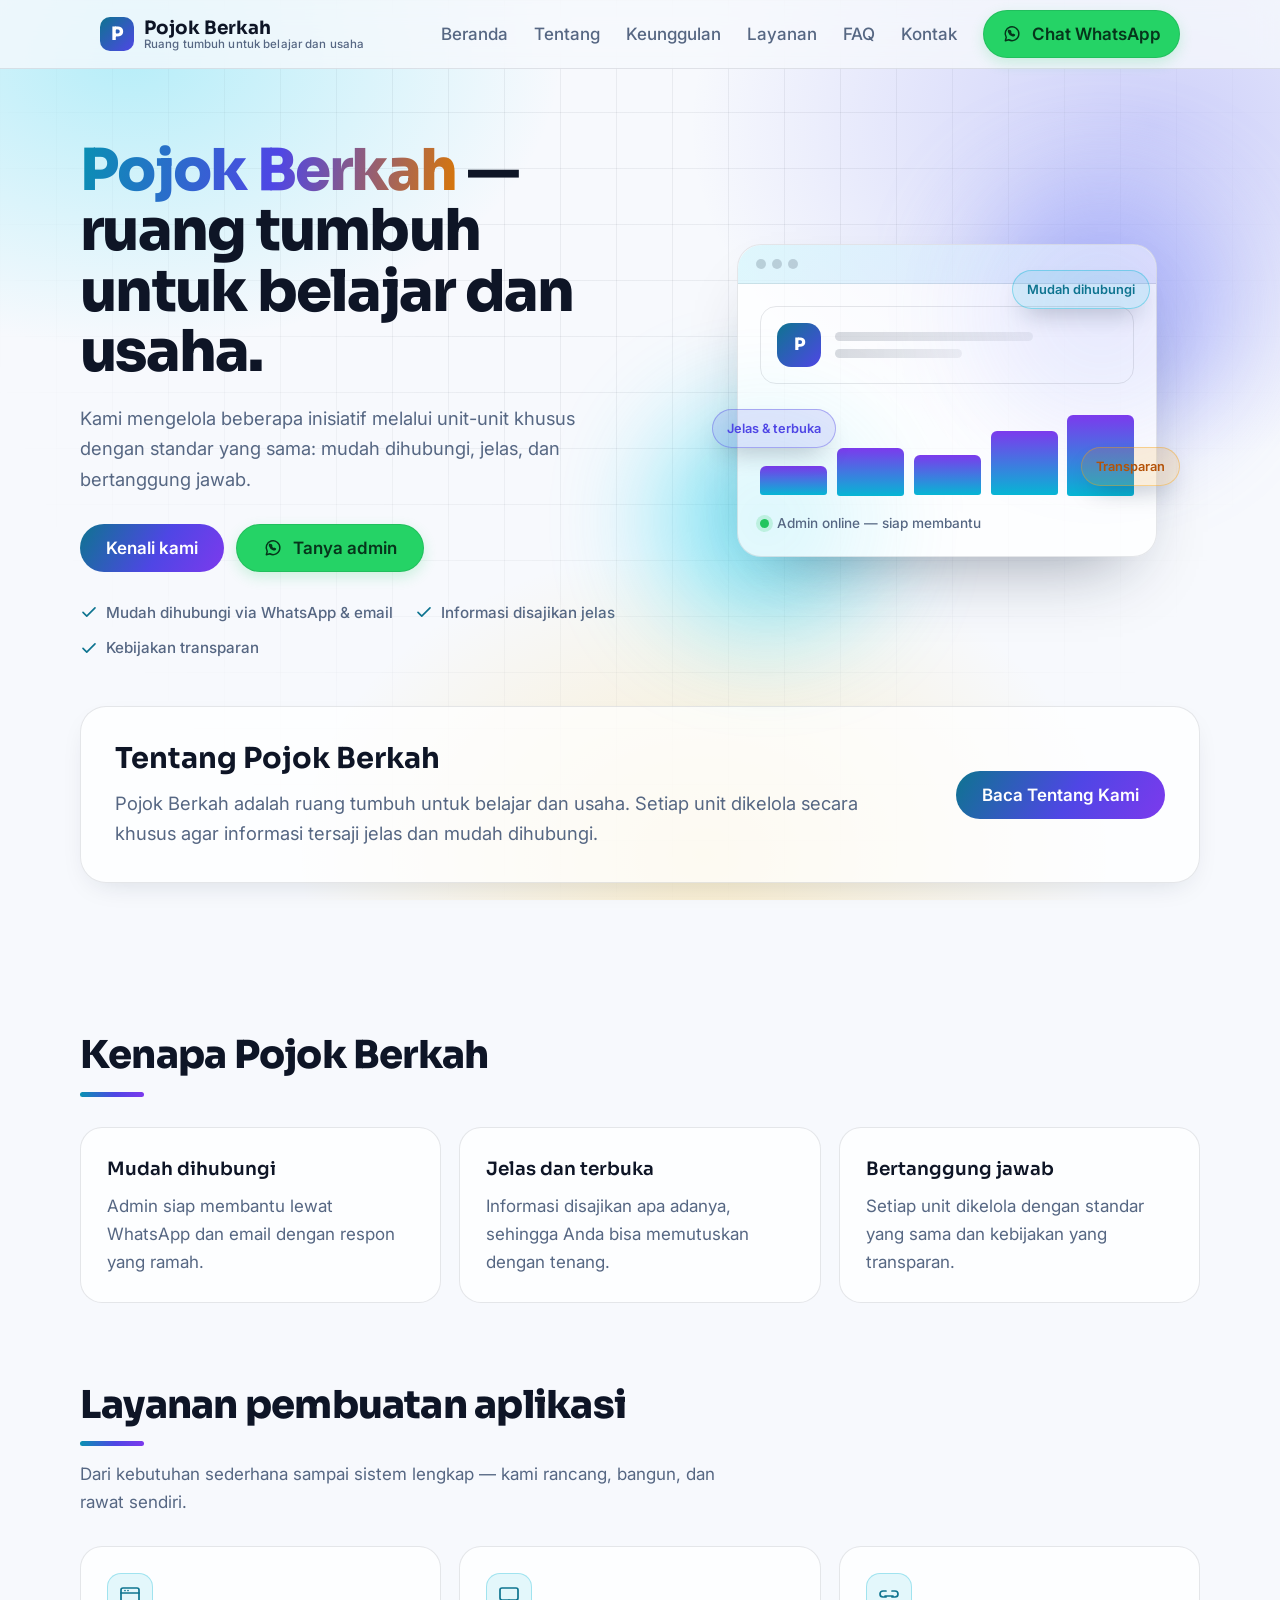
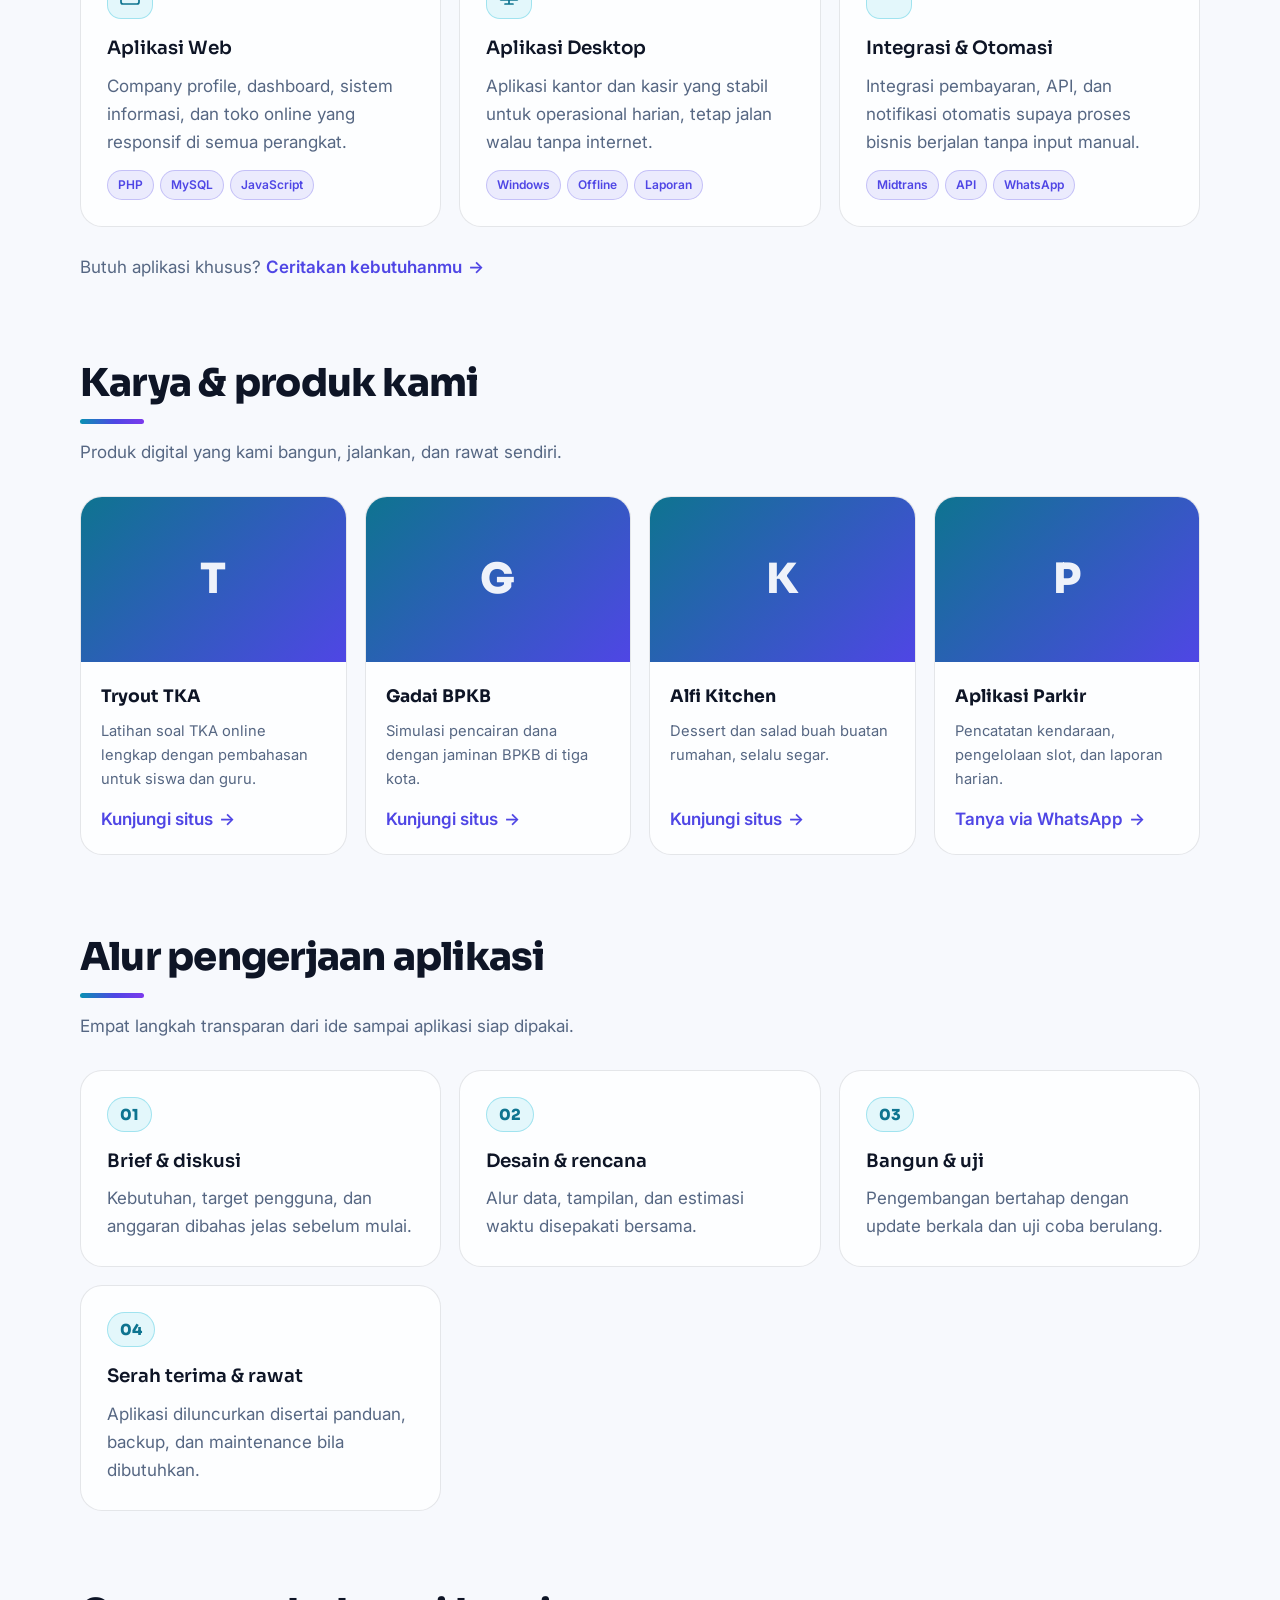
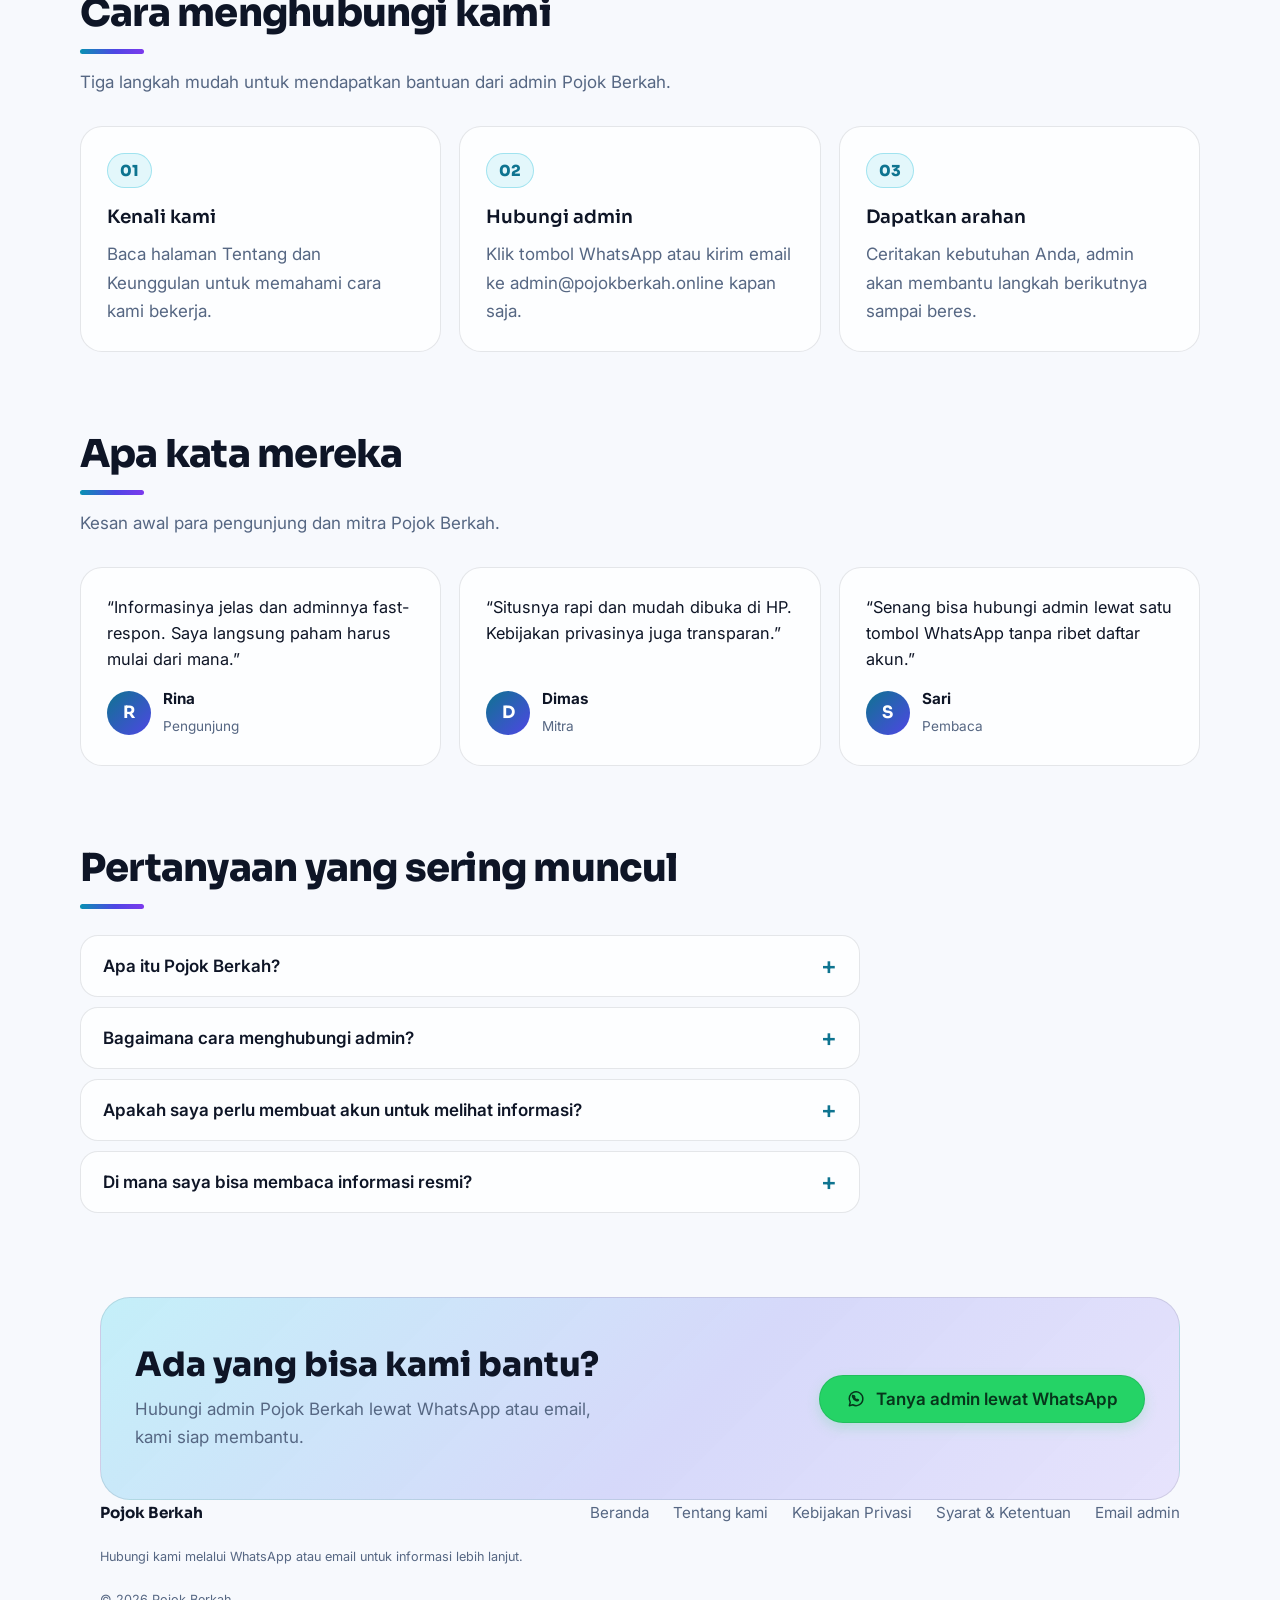
==== commit 97341c2f: "Layanan dev + section karya 4 kartu (tambah Aplikasi Parkir) + alur pengerjaan + slot admin Parkir, " ====
--- a/index.html
+++ b/index.html
@@ -45,6 +45,7 @@
       <a href="#beranda">Beranda</a>
       <a href="tentang-kami.html">Tentang</a>
       <a href="#keunggulan">Keunggulan</a>
+      <a href="#layanan">Layanan</a>
       <a href="#faq">FAQ</a>
       <a href="#kontak">Kontak</a>
       <a class="btn-wa wa-button" href="https://wa.me/6287724039666"><svg class="wa-icon" viewBox="0 0 24 24" aria-hidden="true"><path d="M20.2 11.7a8.2 8.2 0 0 1-12.1 7.2L4 20l1.1-4A8.2 8.2 0 1 1 20.2 11.7Z"/><path d="M9 8.5c.3-.5.6-.5.9-.5l.6 1.5-.7.9c.6 1.2 1.5 2.1 2.7 2.7l.9-.7 1.5.6c0 .3 0 .7-.5.9-.5.3-1.1.4-1.7.2-2-.6-4.2-2.8-4.8-4.8-.2-.6-.1-1.2.2-1.7Z"/></svg>Chat WhatsApp</a>
@@ -109,6 +110,82 @@
     </div>
   </section>
 
+  <section class="wrap section" id="layanan">
+    <h2 class="title">Layanan pembuatan aplikasi</h2>
+    <p class="section-sub">Dari kebutuhan sederhana sampai sistem lengkap — kami rancang, bangun, dan rawat sendiri.</p>
+    <div class="values">
+      <div class="val reveal">
+        <span class="val-ico" aria-hidden="true"><svg viewBox="0 0 24 24"><rect x="3" y="4" width="18" height="16" rx="2"/><path d="M3 9h18M7 6.5h.01M10 6.5h.01"/></svg></span>
+        <h3>Aplikasi Web</h3>
+        <p>Company profile, dashboard, sistem informasi, dan toko online yang responsif di semua perangkat.</p>
+        <div class="tags"><span>PHP</span><span>MySQL</span><span>JavaScript</span></div>
+      </div>
+      <div class="val reveal">
+        <span class="val-ico" aria-hidden="true"><svg viewBox="0 0 24 24"><rect x="3" y="4" width="18" height="12" rx="2"/><path d="M8 20h8M12 16v4"/></svg></span>
+        <h3>Aplikasi Desktop</h3>
+        <p>Aplikasi kantor dan kasir yang stabil untuk operasional harian, tetap jalan walau tanpa internet.</p>
+        <div class="tags"><span>Windows</span><span>Offline</span><span>Laporan</span></div>
+      </div>
+      <div class="val reveal">
+        <span class="val-ico" aria-hidden="true"><svg viewBox="0 0 24 24"><path d="M9 7H6a3 3 0 0 0 0 6h3M15 7h3a3 3 0 0 1 0 6h-3M8 12h8"/></svg></span>
+        <h3>Integrasi &amp; Otomasi</h3>
+        <p>Integrasi pembayaran, API, dan notifikasi otomatis supaya proses bisnis berjalan tanpa input manual.</p>
+        <div class="tags"><span>Midtrans</span><span>API</span><span>WhatsApp</span></div>
+      </div>
+    </div>
+    <p class="section-cta">Butuh aplikasi khusus? <a class="card-link" href="https://wa.me/6287724039666">Ceritakan kebutuhanmu</a></p>
+  </section>
+
+  <section class="wrap section" id="karya">
+    <h2 class="title">Karya &amp; produk kami</h2>
+    <p class="section-sub">Produk digital yang kami bangun, jalankan, dan rawat sendiri.</p>
+    <div class="works">
+      <article class="work reveal">
+        <div class="work-img"><span aria-hidden="true">T</span><img data-image-slot="tryout" alt="Pratinjau Tryout TKA" hidden loading="lazy"></div>
+        <div class="work-body">
+          <h3 data-service-name="tryout">Tryout TKA</h3>
+          <p data-service-description="tryout">Latihan soal TKA online lengkap dengan pembahasan untuk siswa dan guru.</p>
+          <a class="card-link" data-service-link="tryout" href="https://tryout.pojokberkah.online">Kunjungi situs</a>
+        </div>
+      </article>
+      <article class="work reveal">
+        <div class="work-img"><span aria-hidden="true">G</span><img data-image-slot="gadai" alt="Pratinjau Gadai BPKB" hidden loading="lazy"></div>
+        <div class="work-body">
+          <h3 data-service-name="gadai">Gadai BPKB</h3>
+          <p data-service-description="gadai">Simulasi pencairan dana dengan jaminan BPKB di tiga kota.</p>
+          <a class="card-link" data-service-link="gadai" href="https://gadai.pojokberkah.online">Kunjungi situs</a>
+        </div>
+      </article>
+      <article class="work reveal">
+        <div class="work-img"><span aria-hidden="true">K</span><img data-image-slot="kitchen" alt="Pratinjau Alfi Kitchen" hidden loading="lazy"></div>
+        <div class="work-body">
+          <h3 data-service-name="kitchen">Alfi Kitchen</h3>
+          <p data-service-description="kitchen">Dessert dan salad buah buatan rumahan, selalu segar.</p>
+          <a class="card-link" data-service-link="kitchen" href="https://kitchen.pojokberkah.online">Kunjungi situs</a>
+        </div>
+      </article>
+      <article class="work reveal">
+        <div class="work-img"><span aria-hidden="true">P</span><img data-image-slot="parkir" alt="Pratinjau Aplikasi Parkir" hidden loading="lazy"></div>
+        <div class="work-body">
+          <h3 data-service-name="parkir">Aplikasi Parkir</h3>
+          <p data-service-description="parkir">Pencatatan kendaraan, pengelolaan slot, dan laporan harian.</p>
+          <a class="card-link" href="https://wa.me/6287724039666">Tanya via WhatsApp</a>
+        </div>
+      </article>
+    </div>
+  </section>
+
+  <section class="wrap section" id="alur">
+    <h2 class="title">Alur pengerjaan aplikasi</h2>
+    <p class="section-sub">Empat langkah transparan dari ide sampai aplikasi siap dipakai.</p>
+    <div class="steps">
+      <div class="step reveal"><h3>Brief &amp; diskusi</h3><p>Kebutuhan, target pengguna, dan anggaran dibahas jelas sebelum mulai.</p></div>
+      <div class="step reveal"><h3>Desain &amp; rencana</h3><p>Alur data, tampilan, dan estimasi waktu disepakati bersama.</p></div>
+      <div class="step reveal"><h3>Bangun &amp; uji</h3><p>Pengembangan bertahap dengan update berkala dan uji coba berulang.</p></div>
+      <div class="step reveal"><h3>Serah terima &amp; rawat</h3><p>Aplikasi diluncurkan disertai panduan, backup, dan maintenance bila dibutuhkan.</p></div>
+    </div>
+  </section>
+
   <section class="wrap section" id="cara-kerja">
     <h2 class="title">Cara menghubungi kami</h2>
     <p class="section-sub">Tiga langkah mudah untuk mendapatkan bantuan dari admin Pojok Berkah.</p>
@@ -174,10 +251,33 @@
     document.querySelectorAll('a[href*="wa.me/"]').forEach(function(link){link.href="https://wa.me/"+settings.wa_number});
   }
   if(settings.images&&typeof settings.images==="object"){
+    document.querySelectorAll("img[data-image-slot]").forEach(function(image){
+      var source=settings.images[image.dataset.imageSlot];
+      if(typeof source==="string"&&source){image.src=source;image.hidden=false;}
+    });
     if(settings.images.logo){
       document.querySelectorAll("[data-logo-fallback]").forEach(function(mark){mark.hidden=true});
       var favicon=document.querySelector('link[rel="icon"]');if(favicon)favicon.href=settings.images.logo;
     }
+  }
+  var serviceSlots=["tryout","gadai","kitchen","parkir"];
+  if(settings.service_urls&&typeof settings.service_urls==="object"){
+    serviceSlots.forEach(function(slot){
+      var url=settings.service_urls[slot];
+      if(typeof url==="string"&&url)document.querySelectorAll('[data-service-link="'+slot+'"]').forEach(function(link){link.href=url});
+    });
+  }
+  if(settings.service_names&&typeof settings.service_names==="object"){
+    serviceSlots.forEach(function(slot){
+      var name=settings.service_names[slot];
+      if(typeof name==="string"&&name)document.querySelectorAll('[data-service-name="'+slot+'"]').forEach(function(node){node.textContent=name});
+    });
+  }
+  if(settings.service_descriptions&&typeof settings.service_descriptions==="object"){
+    serviceSlots.forEach(function(slot){
+      var description=settings.service_descriptions[slot];
+      if(typeof description==="string"&&description)document.querySelectorAll('[data-service-description="'+slot+'"]').forEach(function(node){node.textContent=description});
+    });
   }
   var faq=document.querySelector(".faq");
   if(!faq||!Array.isArray(settings.faq))return;
--- a/assets/css/landing.css
+++ b/assets/css/landing.css
@@ -135,12 +135,14 @@
   .hp-chip-3{right:-6px}
   .section{padding:56px 0 0}
   .values,.steps,.testis{grid-template-columns:1fr}
+  .works{grid-template-columns:repeat(2,1fr)}
   .about-short{flex-direction:column;align-items:flex-start;padding:28px 24px}
   .contact{padding:34px 24px}
 }
 @media (max-width:480px){
   .hero h1{font-size:2.2rem}
   .hero p{font-size:1.05rem}
+  .works{grid-template-columns:1fr}
 }
 @media (prefers-reduced-motion:reduce){
   html{scroll-behavior:auto}
@@ -150,8 +152,9 @@
 /* reveal-on-scroll (ditambahkan 16 Okt 2026) */
 .reveal{opacity:0;transform:translateY(18px);transition:opacity .6s ease,transform .6s ease}
 .reveal.in{opacity:1;transform:none}
-.values .reveal:nth-child(2),.steps .reveal:nth-child(2),.testis .reveal:nth-child(2){transition-delay:.08s}
-.values .reveal:nth-child(3),.steps .reveal:nth-child(3),.testis .reveal:nth-child(3){transition-delay:.16s}
+.values .reveal:nth-child(2),.steps .reveal:nth-child(2),.testis .reveal:nth-child(2),.works .reveal:nth-child(2){transition-delay:.08s}
+.values .reveal:nth-child(3),.steps .reveal:nth-child(3),.testis .reveal:nth-child(3),.works .reveal:nth-child(3){transition-delay:.16s}
+.steps .reveal:nth-child(4),.works .reveal:nth-child(4){transition-delay:.24s}
 
 /* mode gelap otomatis (16 Okt 2026) */
 @media (prefers-color-scheme:dark){
@@ -262,3 +265,31 @@
   .hp-chip-3{color:#FCD34D;background:rgba(252,211,77,.12);border-color:rgba(252,211,77,.4)}
   .hero-blob{opacity:.35}
 }
+
+/* layanan, karya & alur (16 Okt 2026) */
+.val-ico{display:inline-grid;place-items:center;width:46px;height:46px;border-radius:14px;background:rgba(6,182,212,.10);border:1px solid rgba(6,182,212,.30);margin-bottom:14px}
+.val-ico svg{width:24px;height:24px;fill:none;stroke:var(--teal);stroke-width:1.7;stroke-linecap:round;stroke-linejoin:round}
+.tags{display:flex;flex-wrap:wrap;gap:6px;margin-top:14px}
+.tags span{font-size:.75rem;font-weight:600;padding:4px 10px;border-radius:999px;color:var(--blue);background:rgba(79,70,229,.10);border:1px solid rgba(79,70,229,.25)}
+.card-link{display:inline-flex;align-items:center;gap:6px;margin-top:16px;font-weight:600;color:var(--blue);text-decoration:none;transition:gap .2s}
+.card-link::after{content:"\2192"}
+.card-link:hover{gap:9px;text-decoration:underline}
+.section-cta{margin-top:26px;color:var(--muted)}
+.section-cta .card-link{margin-top:0}
+.works{display:grid;grid-template-columns:repeat(4,1fr);gap:18px;margin-top:30px}
+.work{display:flex;flex-direction:column;overflow:hidden;border:1px solid var(--line);border-radius:22px;background:var(--card);transition:transform .25s ease,box-shadow .25s ease,border-color .25s ease}
+.work:hover{transform:translateY(-4px);border-color:rgba(79,70,229,.35);box-shadow:0 18px 44px -20px rgba(14,21,38,.4)}
+.work-img{position:relative;aspect-ratio:16/10;display:grid;place-items:center;overflow:hidden;background:linear-gradient(135deg,#0E7490,#4F46E5)}
+.work-img span{font-family:var(--display);font-weight:800;font-size:2.6rem;color:rgba(255,255,255,.92)}
+.work-img img{position:absolute;inset:0;width:100%;height:100%;object-fit:cover}
+.work-img img[hidden]{display:none}
+.work-body{display:flex;flex-direction:column;flex:1;padding:20px}
+.work-body h3{font-family:var(--display);font-weight:700;font-size:1.08rem}
+.work-body p{flex:1;margin-top:8px;color:var(--muted);font-size:.92rem}
+.work-body .card-link{margin-top:14px}
+@media (prefers-color-scheme:dark){
+  .val-ico{background:rgba(103,232,249,.10);border-color:rgba(103,232,249,.30)}
+  .val-ico svg{stroke:#67E8F9}
+  .tags span{color:#A5B4FC;background:rgba(165,180,252,.10);border-color:rgba(165,180,252,.30)}
+  .card-link{color:#A5B4FC}
+}
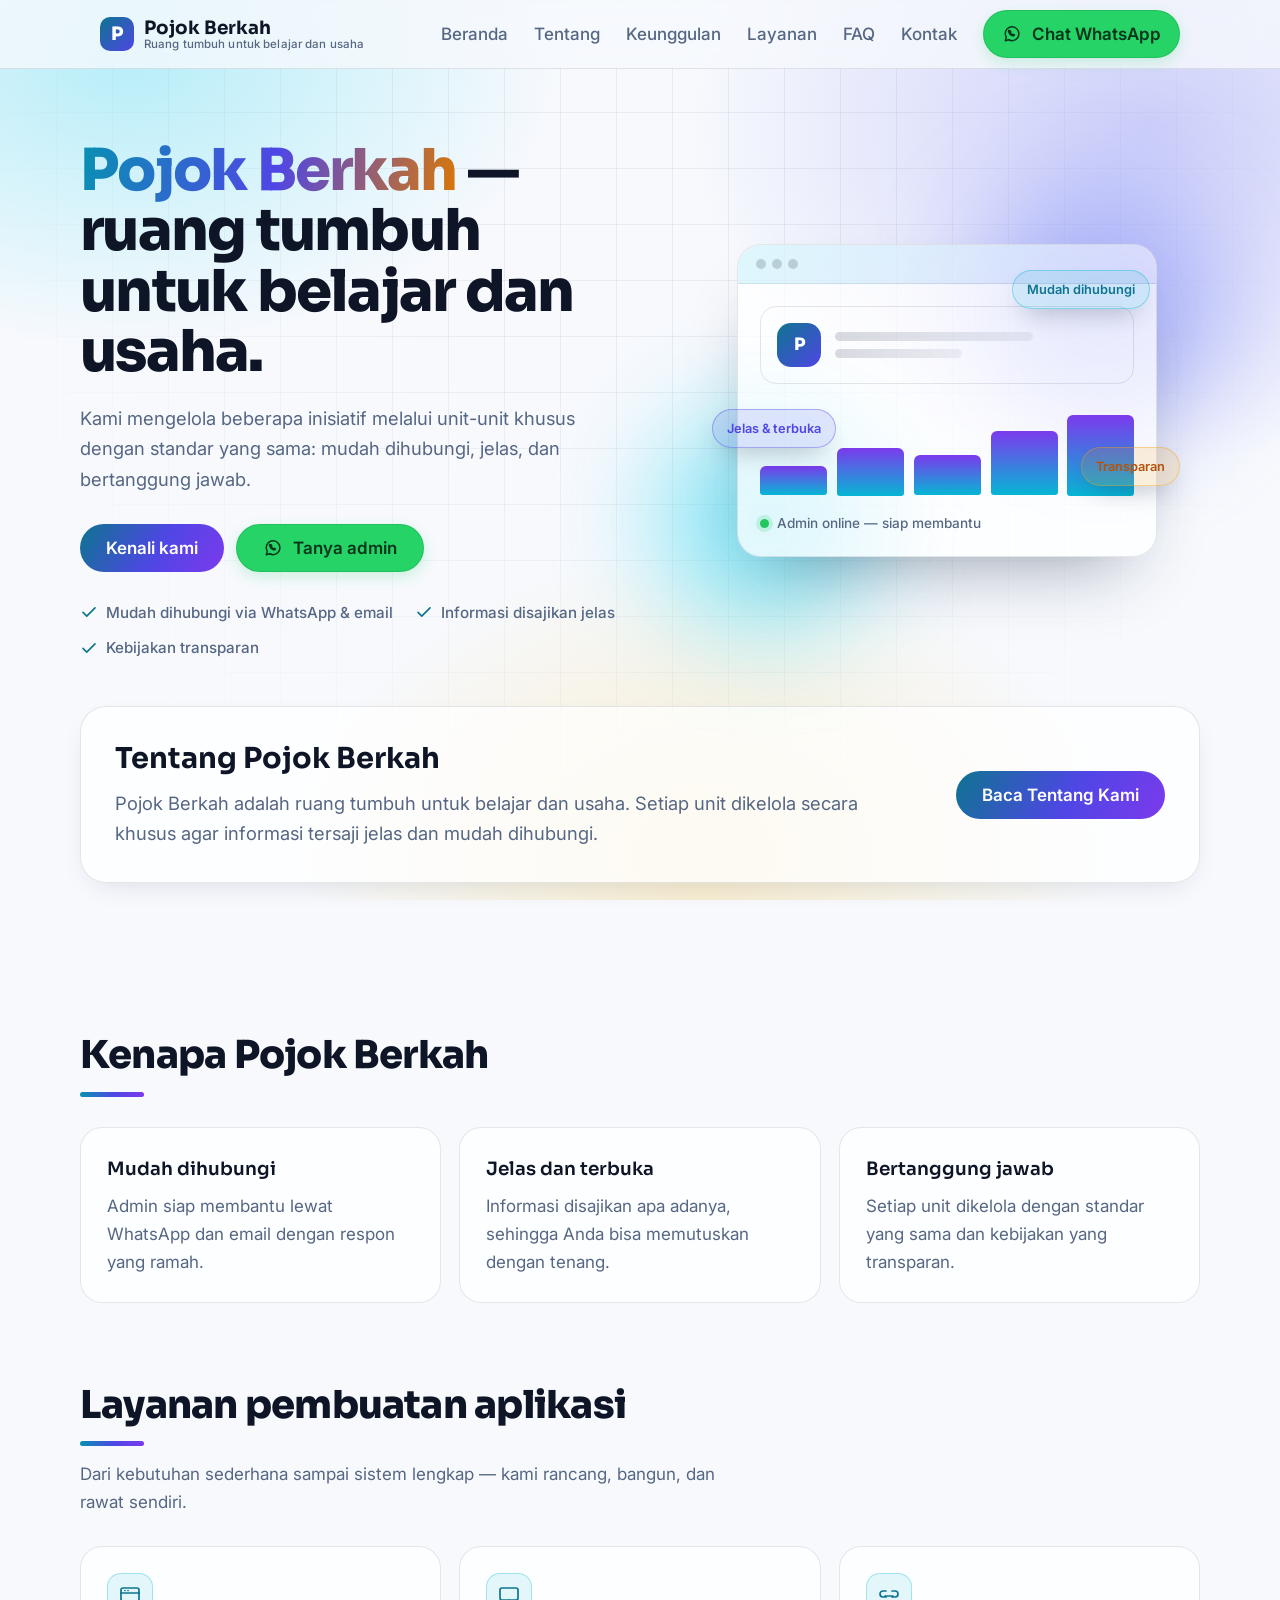
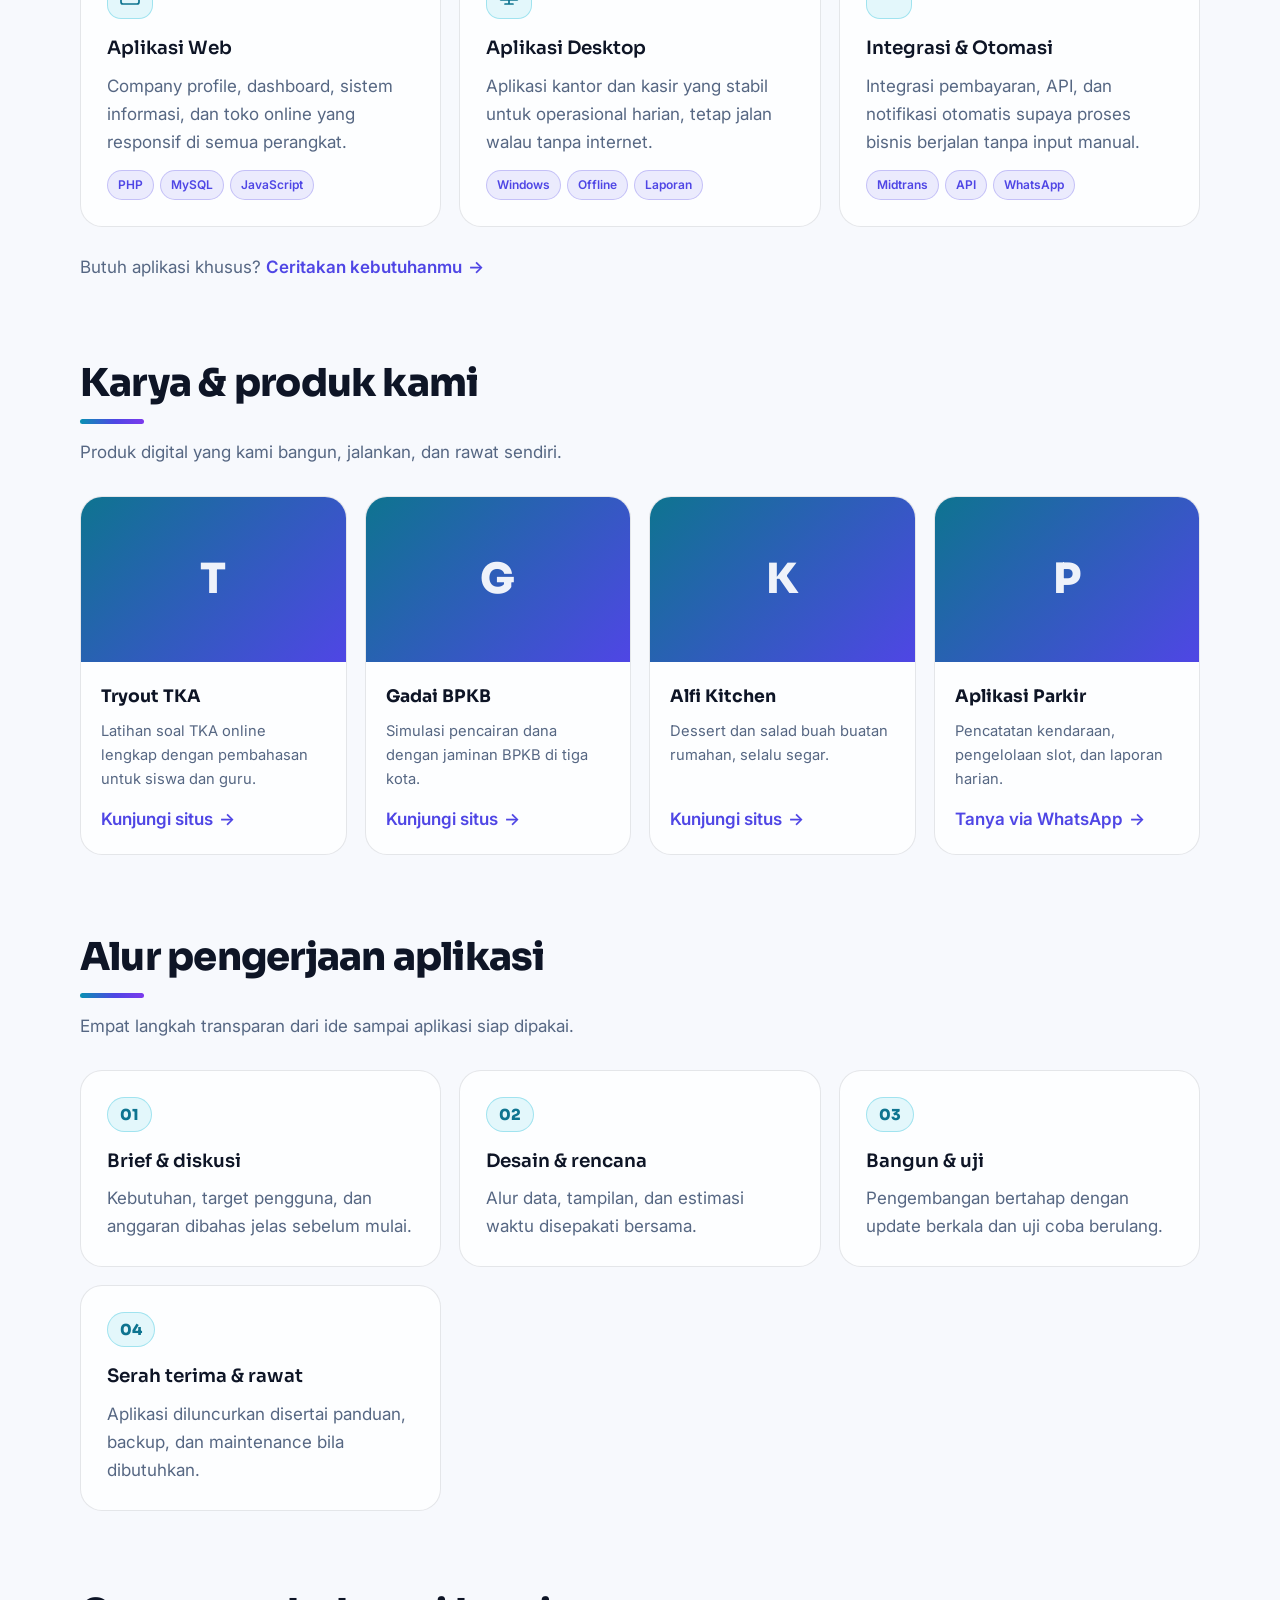
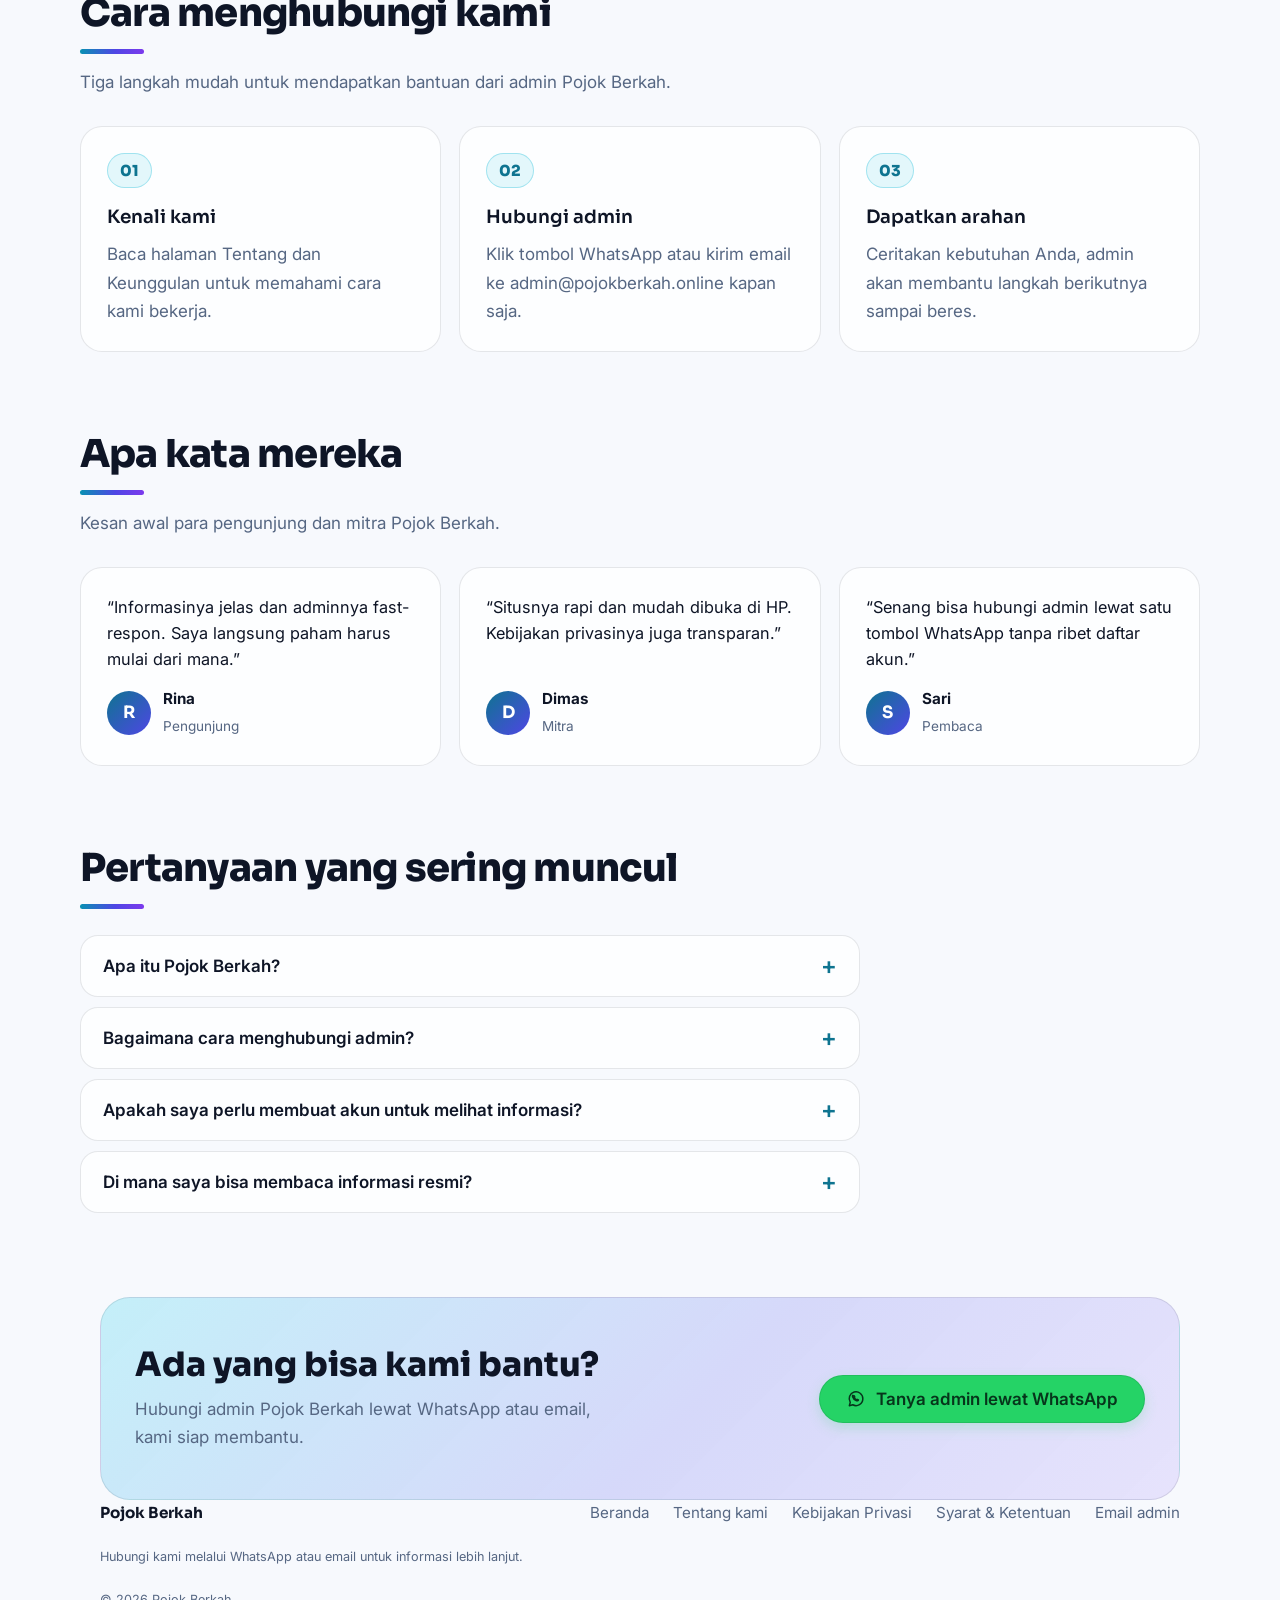
==== commit 3e10a53e: "SEO No.1-5: deskripsi tentang-kami, JSON-LD ItemList layanan+karya, alt+dimensi gambar, favicon rela" ====
--- a/index.html
+++ b/index.html
@@ -22,9 +22,9 @@
 <meta name="twitter:title" content="Pojok Berkah | Ruang Tumbuh untuk Belajar dan Usaha">
 <meta name="twitter:description" content="Ruang tumbuh untuk belajar dan usaha — mudah dihubungi, jelas, dan bertanggung jawab.">
 <meta name="twitter:image" content="https://pojokberkah.online/assets/img/og-image.jpg">
-<link rel="icon" type="image/png" sizes="32x32" href="/assets/icons/favicon-32x32.png">
-<link rel="icon" href="/assets/icons/favicon.ico" sizes="any">
-<link rel="apple-touch-icon" sizes="180x180" href="/assets/icons/apple-touch-icon.png">
+<link rel="icon" type="image/png" sizes="32x32" href="assets/icons/favicon-32x32.png">
+<link rel="icon" href="assets/icons/favicon.ico" sizes="any">
+<link rel="apple-touch-icon" sizes="180x180" href="assets/icons/apple-touch-icon.png">
 <link rel="preconnect" href="https://fonts.googleapis.com">
 <link rel="preconnect" href="https://fonts.gstatic.com" crossorigin>
 <link rel="preload" href="https://fonts.googleapis.com/css2?family=Inter:wght@400;500;600&family=Sora:wght@600;700;800&display=swap" as="style">
@@ -32,6 +32,8 @@
 <script type="application/ld+json">{"@context":"https://schema.org","@type":"Organization","name":"Pojok Berkah","url":"https://pojokberkah.online/","logo":"https://pojokberkah.online/assets/img/og-image.jpg","email":"admin@pojokberkah.online"}</script>
 <script type="application/ld+json">{"@context":"https://schema.org","@type":"WebSite","name":"Pojok Berkah","url":"https://pojokberkah.online/","inLanguage":"id"}</script>
 <script type="application/ld+json">{"@context":"https://schema.org","@type":"FAQPage","mainEntity":[{"@type":"Question","name":"Apa itu Pojok Berkah?","acceptedAnswer":{"@type":"Answer","text":"Pojok Berkah adalah ruang tumbuh untuk belajar dan usaha. Kami mengelola beberapa inisiatif melalui unit-unit khusus dengan standar yang sama."}},{"@type":"Question","name":"Bagaimana cara menghubungi admin?","acceptedAnswer":{"@type":"Answer","text":"Hubungi kami melalui tombol WhatsApp di halaman ini atau email admin@pojokberkah.online."}},{"@type":"Question","name":"Apakah saya perlu membuat akun untuk melihat informasi?","acceptedAnswer":{"@type":"Answer","text":"Tidak. Informasi di halaman ini dapat dibaca langsung tanpa membuat akun."}},{"@type":"Question","name":"Di mana saya bisa membaca informasi resmi?","acceptedAnswer":{"@type":"Answer","text":"Lihat halaman Tentang Kami, Kebijakan Privasi, serta Syarat dan Ketentuan yang tertaut di footer."}}]}</script>
+<script type="application/ld+json">{"@context":"https://schema.org","@type":"ItemList","name":"Layanan pembuatan aplikasi Pojok Berkah","itemListElement":[{"@type":"ListItem","position":1,"item":{"@type":"Service","name":"Aplikasi Web","description":"Company profile, dashboard, sistem informasi, dan toko online yang responsif di semua perangkat.","provider":{"@type":"Organization","name":"Pojok Berkah","url":"https://pojokberkah.online/"},"areaServed":"ID","url":"https://pojokberkah.online/#layanan"}},{"@type":"ListItem","position":2,"item":{"@type":"Service","name":"Aplikasi Desktop","description":"Aplikasi kantor dan kasir yang stabil untuk operasional harian, tetap jalan walau tanpa internet.","provider":{"@type":"Organization","name":"Pojok Berkah","url":"https://pojokberkah.online/"},"areaServed":"ID","url":"https://pojokberkah.online/#layanan"}},{"@type":"ListItem","position":3,"item":{"@type":"Service","name":"Integrasi dan Otomasi","description":"Integrasi pembayaran, API, dan notifikasi otomatis supaya proses bisnis berjalan tanpa input manual.","provider":{"@type":"Organization","name":"Pojok Berkah","url":"https://pojokberkah.online/"},"areaServed":"ID","url":"https://pojokberkah.online/#layanan"}}]}</script>
+<script type="application/ld+json">{"@context":"https://schema.org","@type":"ItemList","name":"Karya dan produk Pojok Berkah","itemListElement":[{"@type":"ListItem","position":1,"item":{"@type":"CreativeWork","name":"Tryout TKA","description":"Latihan soal TKA online lengkap dengan pembahasan untuk siswa dan guru.","url":"https://tryout.pojokberkah.online","creator":{"@type":"Organization","name":"Pojok Berkah","url":"https://pojokberkah.online/"}}},{"@type":"ListItem","position":2,"item":{"@type":"CreativeWork","name":"Gadai BPKB","description":"Simulasi pencairan dana dengan jaminan BPKB di tiga kota.","url":"https://gadai.pojokberkah.online","creator":{"@type":"Organization","name":"Pojok Berkah","url":"https://pojokberkah.online/"}}},{"@type":"ListItem","position":3,"item":{"@type":"CreativeWork","name":"Alfi Kitchen","description":"Dessert dan salad buah buatan rumahan, selalu segar.","url":"https://kitchen.pojokberkah.online","creator":{"@type":"Organization","name":"Pojok Berkah","url":"https://pojokberkah.online/"}}},{"@type":"ListItem","position":4,"item":{"@type":"CreativeWork","name":"Aplikasi Parkir","description":"Pencatatan kendaraan, pengelolaan slot, dan laporan harian.","url":"https://pojokberkah.online/#karya","creator":{"@type":"Organization","name":"Pojok Berkah","url":"https://pojokberkah.online/"}}}]}</script>
 <link rel="stylesheet" href="assets/css/landing.css">
 <noscript><style>.reveal{opacity:1;transform:none}</style></noscript>
 </head>
@@ -40,7 +42,7 @@
 
 <header class="bar">
   <div class="wrap top">
-    <a class="logo" href="index.html#beranda"><span class="mark" data-logo-fallback>P</span><img class="brand-image" data-image-slot="logo" alt="Logo Pojok Berkah" hidden><span class="logo-text">Pojok Berkah<span class="logo-tagline">Ruang tumbuh untuk belajar dan usaha</span></span></a>
+    <a class="logo" href="index.html#beranda"><span class="mark" data-logo-fallback>P</span><img class="brand-image" data-image-slot="logo" alt="Logo Pojok Berkah" width="34" height="34" decoding="async" hidden><span class="logo-text">Pojok Berkah<span class="logo-tagline">Ruang tumbuh untuk belajar dan usaha</span></span></a>
     <nav class="nav" id="main-nav" aria-label="Menu utama">
       <a href="#beranda">Beranda</a>
       <a href="tentang-kami.html">Tentang</a>
@@ -141,7 +143,7 @@
     <p class="section-sub">Produk digital yang kami bangun, jalankan, dan rawat sendiri.</p>
     <div class="works">
       <article class="work reveal">
-        <div class="work-img"><span aria-hidden="true">T</span><img data-image-slot="tryout" alt="Pratinjau Tryout TKA" hidden loading="lazy"></div>
+        <div class="work-img"><span aria-hidden="true">T</span><img data-image-slot="tryout" alt="Latihan soal tryout TKA online dengan pembahasan" width="640" height="400" decoding="async" hidden loading="lazy"></div>
         <div class="work-body">
           <h3 data-service-name="tryout">Tryout TKA</h3>
           <p data-service-description="tryout">Latihan soal TKA online lengkap dengan pembahasan untuk siswa dan guru.</p>
@@ -149,7 +151,7 @@
         </div>
       </article>
       <article class="work reveal">
-        <div class="work-img"><span aria-hidden="true">G</span><img data-image-slot="gadai" alt="Pratinjau Gadai BPKB" hidden loading="lazy"></div>
+        <div class="work-img"><span aria-hidden="true">G</span><img data-image-slot="gadai" alt="Simulasi gadai BPKB dengan estimasi nilai jaminan" width="640" height="400" decoding="async" hidden loading="lazy"></div>
         <div class="work-body">
           <h3 data-service-name="gadai">Gadai BPKB</h3>
           <p data-service-description="gadai">Simulasi pencairan dana dengan jaminan BPKB di tiga kota.</p>
@@ -157,7 +159,7 @@
         </div>
       </article>
       <article class="work reveal">
-        <div class="work-img"><span aria-hidden="true">K</span><img data-image-slot="kitchen" alt="Pratinjau Alfi Kitchen" hidden loading="lazy"></div>
+        <div class="work-img"><span aria-hidden="true">K</span><img data-image-slot="kitchen" alt="Dessert dan salad buah segar Alfi Kitchen" width="640" height="400" decoding="async" hidden loading="lazy"></div>
         <div class="work-body">
           <h3 data-service-name="kitchen">Alfi Kitchen</h3>
           <p data-service-description="kitchen">Dessert dan salad buah buatan rumahan, selalu segar.</p>
@@ -165,7 +167,7 @@
         </div>
       </article>
       <article class="work reveal">
-        <div class="work-img"><span aria-hidden="true">P</span><img data-image-slot="parkir" alt="Pratinjau Aplikasi Parkir" hidden loading="lazy"></div>
+        <div class="work-img"><span aria-hidden="true">P</span><img data-image-slot="parkir" alt="Aplikasi parkir digital untuk perkantoran dan perumahan" width="640" height="400" decoding="async" hidden loading="lazy"></div>
         <div class="work-body">
           <h3 data-service-name="parkir">Aplikasi Parkir</h3>
           <p data-service-description="parkir">Pencatatan kendaraan, pengelolaan slot, dan laporan harian.</p>
--- a/assets/css/landing.css
+++ b/assets/css/landing.css
@@ -117,7 +117,7 @@
 footer .cols{display:flex;flex-wrap:wrap;gap:16px 40px;justify-content:space-between;align-items:center}
 footer strong{color:var(--ink);font-family:var(--display)}
 footer nav{display:flex;flex-wrap:wrap;gap:8px 24px}
-footer nav a{text-decoration:none}footer nav a:hover{color:var(--ink)}
+footer nav a{text-decoration:none}footer nav a:hover{color:var(--ink);text-decoration:underline}
 footer small{display:block;margin-top:22px;max-width:72ch}
 
 @media (max-width:860px){
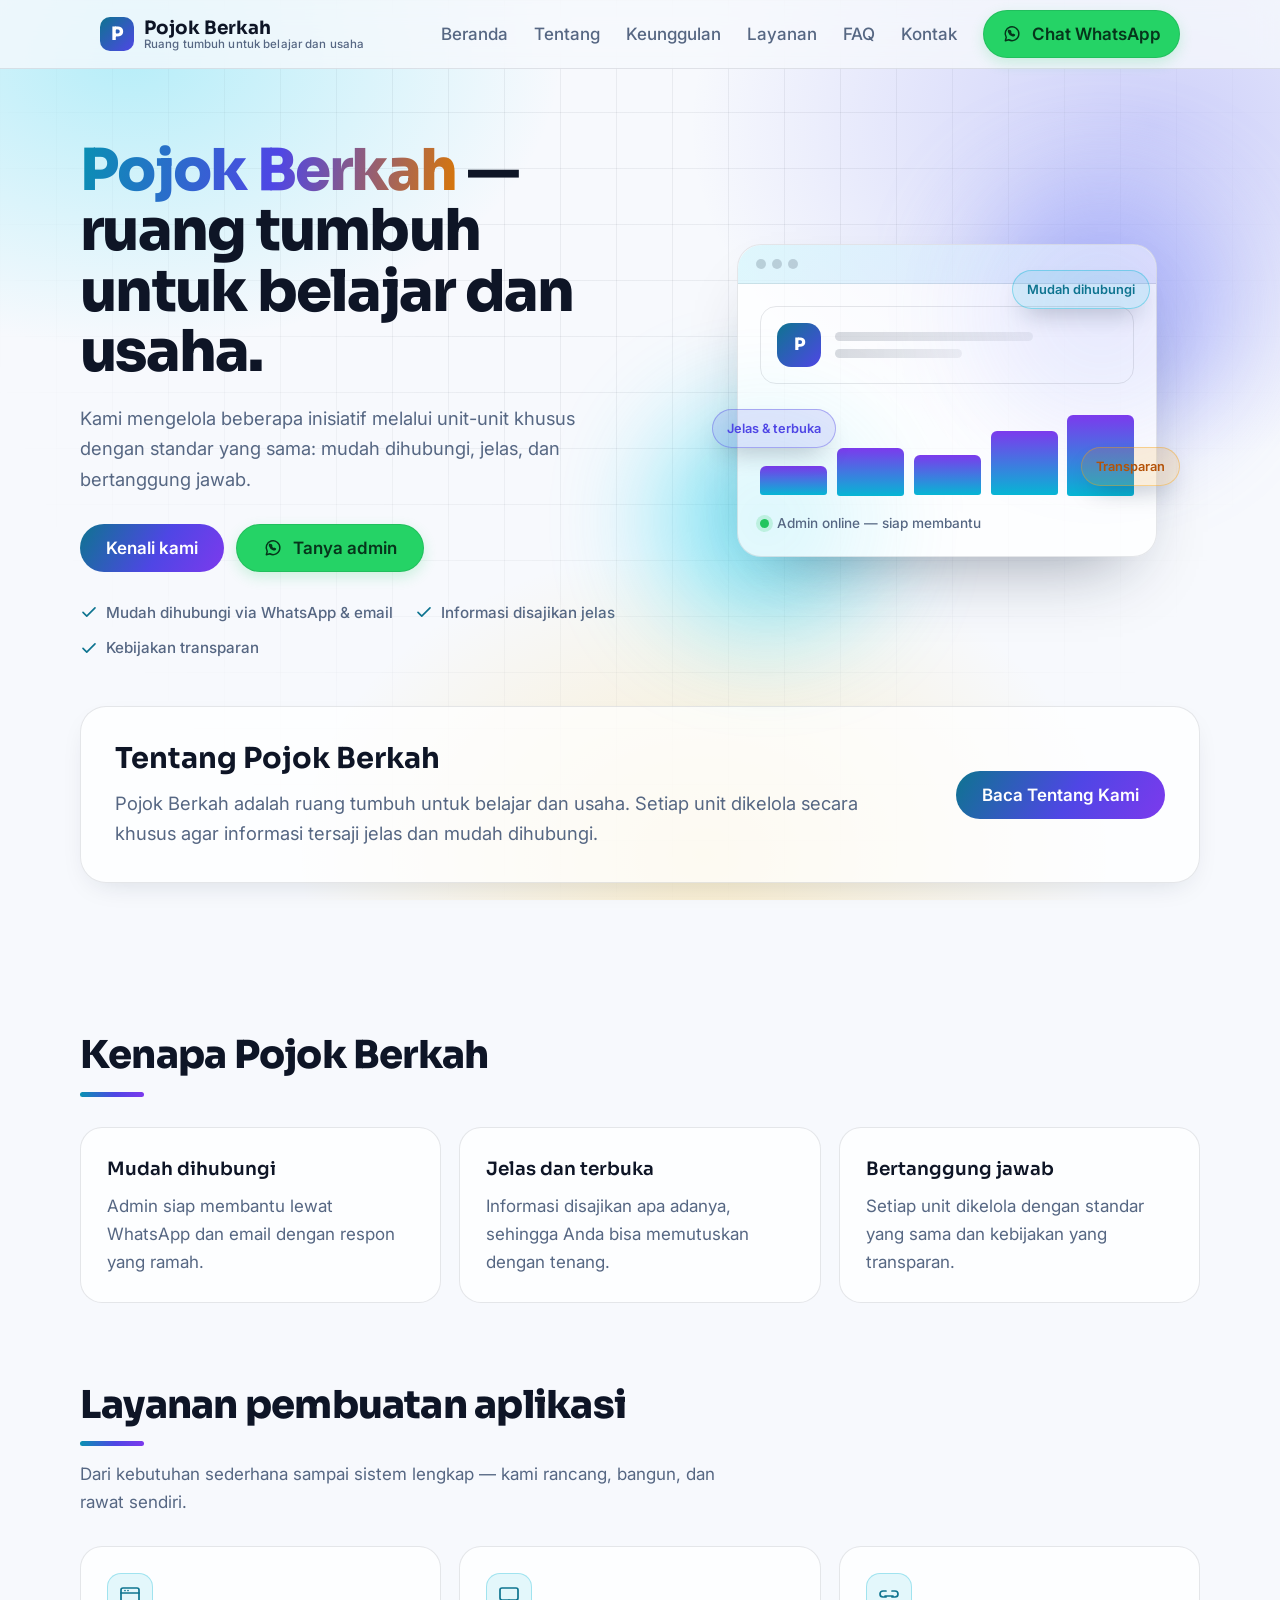
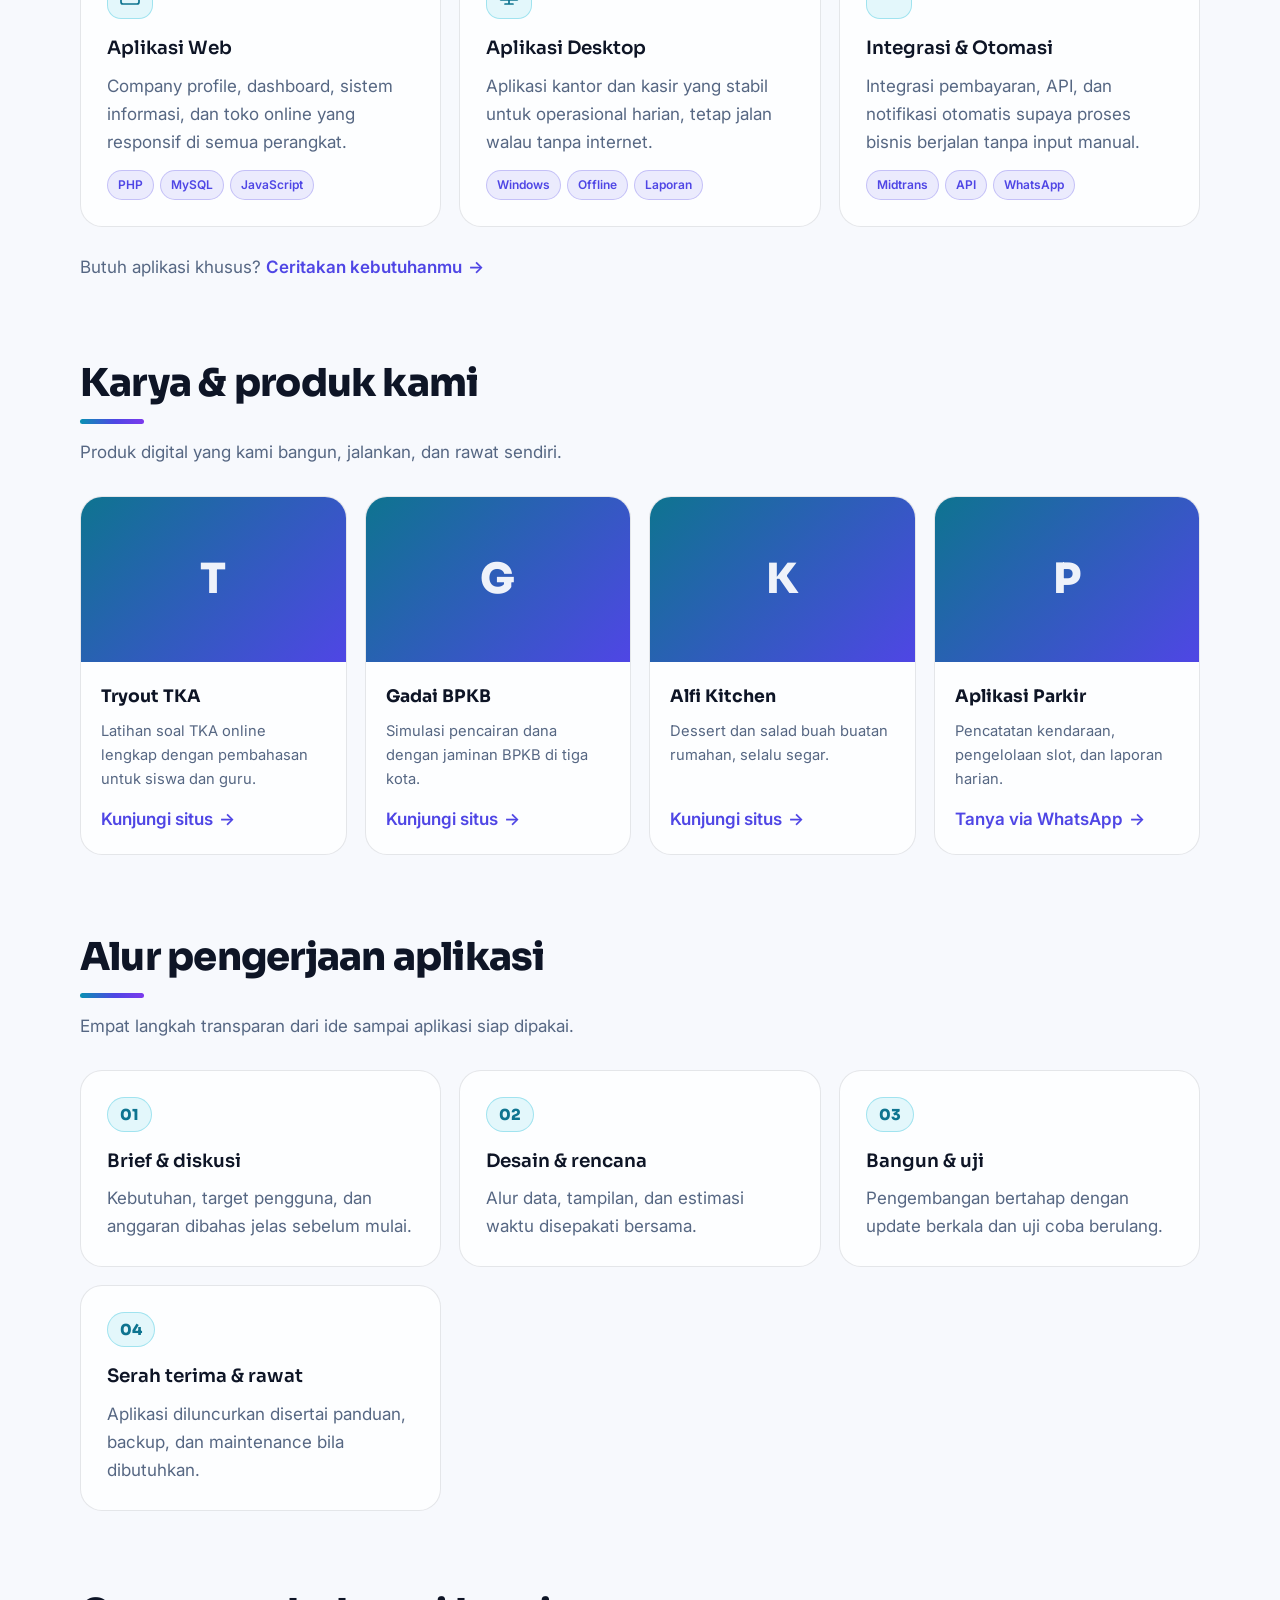
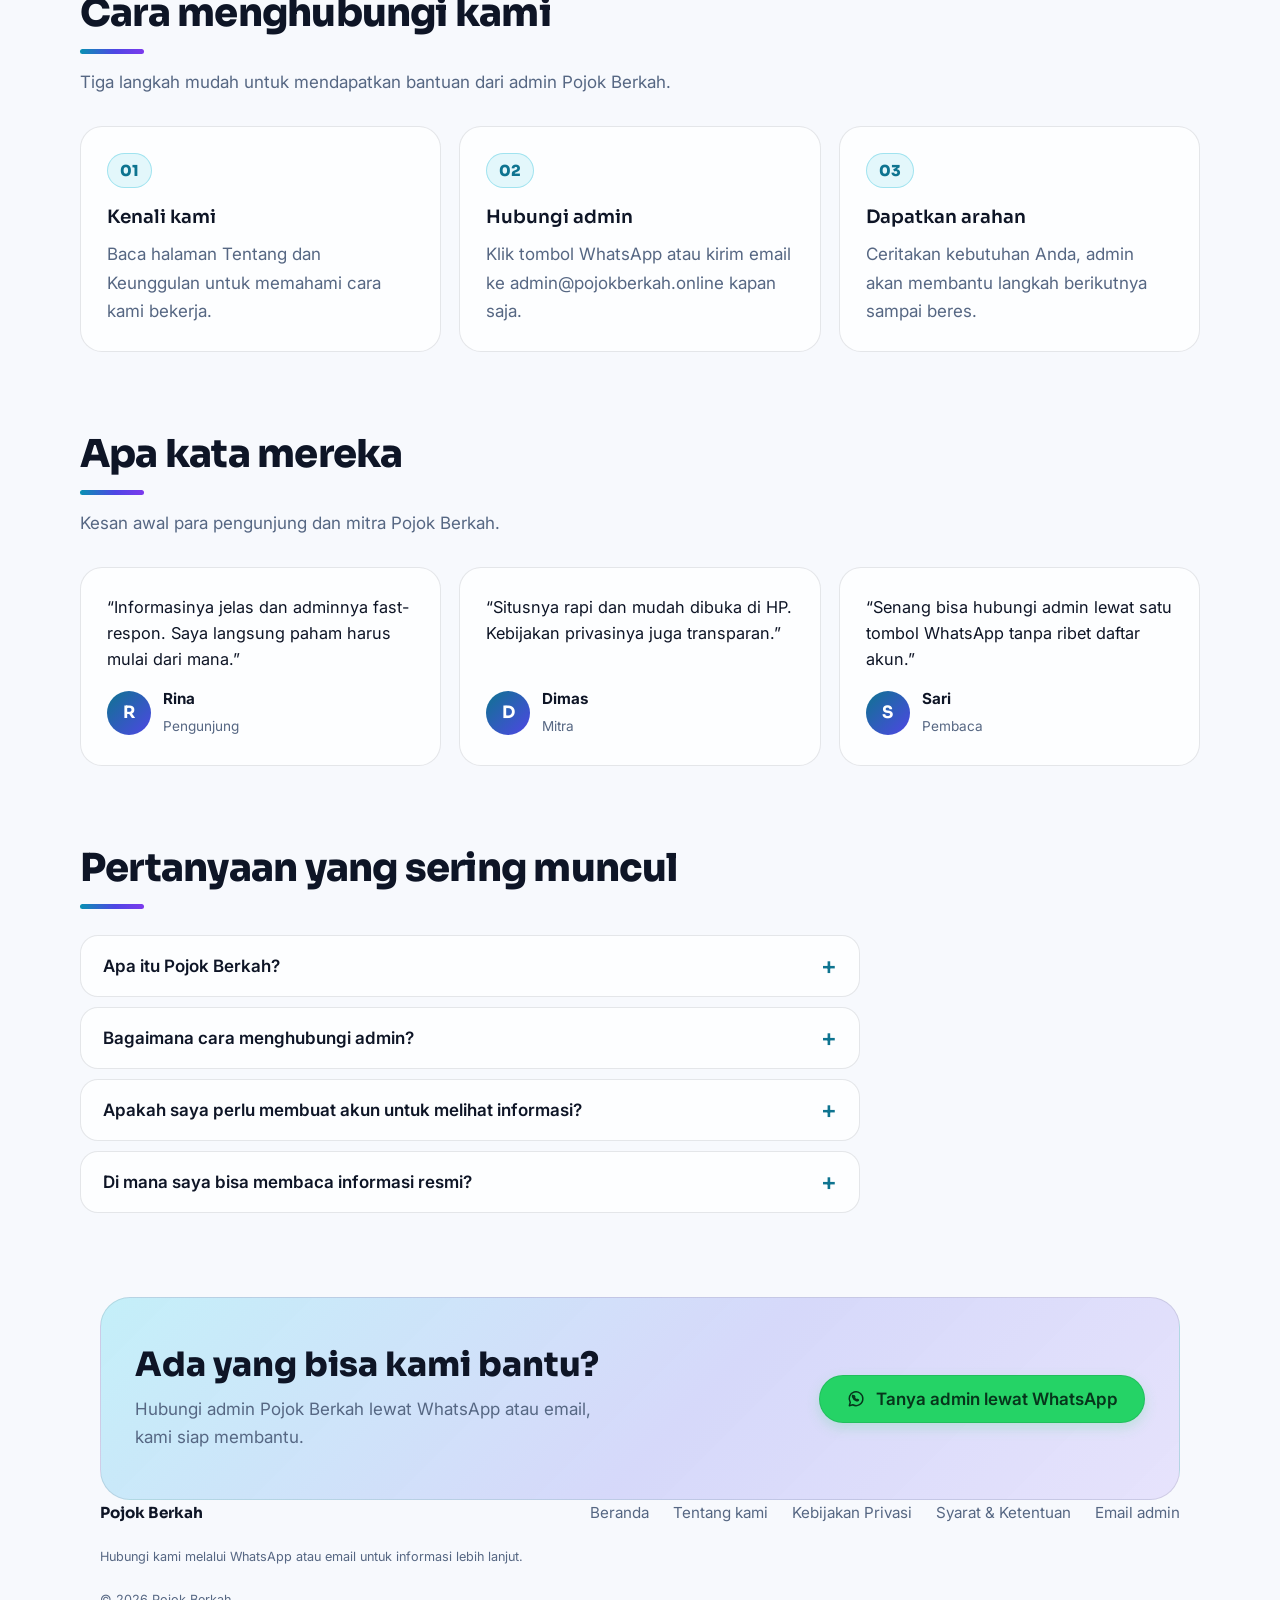
==== commit fafb7bfb: "Performa PageSpeed: hapus preload ganda font+CSS yang picu render-blocking (hemat ~1.9s LCP mobile)" ====
--- a/index.html
+++ b/index.html
@@ -27,15 +27,45 @@
 <link rel="apple-touch-icon" sizes="180x180" href="assets/icons/apple-touch-icon.png">
 <link rel="preconnect" href="https://fonts.googleapis.com">
 <link rel="preconnect" href="https://fonts.gstatic.com" crossorigin>
-<link rel="preload" href="https://fonts.googleapis.com/css2?family=Inter:wght@400;500;600&family=Sora:wght@600;700;800&display=swap" as="style">
-<link href="https://fonts.googleapis.com/css2?family=Inter:wght@400;500;600&family=Sora:wght@600;700;800&display=swap" rel="stylesheet">
+<link href="https://fonts.googleapis.com/css2?family=Inter:wght@400;500;600&family=Sora:wght@600;700;800&display=swap" rel="stylesheet" media="print" onload="this.media='all'">
+<noscript><link href="https://fonts.googleapis.com/css2?family=Inter:wght@400;500;600&family=Sora:wght@600;700;800&display=swap" rel="stylesheet"></noscript>
 <script type="application/ld+json">{"@context":"https://schema.org","@type":"Organization","name":"Pojok Berkah","url":"https://pojokberkah.online/","logo":"https://pojokberkah.online/assets/img/og-image.jpg","email":"admin@pojokberkah.online"}</script>
 <script type="application/ld+json">{"@context":"https://schema.org","@type":"WebSite","name":"Pojok Berkah","url":"https://pojokberkah.online/","inLanguage":"id"}</script>
 <script type="application/ld+json">{"@context":"https://schema.org","@type":"FAQPage","mainEntity":[{"@type":"Question","name":"Apa itu Pojok Berkah?","acceptedAnswer":{"@type":"Answer","text":"Pojok Berkah adalah ruang tumbuh untuk belajar dan usaha. Kami mengelola beberapa inisiatif melalui unit-unit khusus dengan standar yang sama."}},{"@type":"Question","name":"Bagaimana cara menghubungi admin?","acceptedAnswer":{"@type":"Answer","text":"Hubungi kami melalui tombol WhatsApp di halaman ini atau email admin@pojokberkah.online."}},{"@type":"Question","name":"Apakah saya perlu membuat akun untuk melihat informasi?","acceptedAnswer":{"@type":"Answer","text":"Tidak. Informasi di halaman ini dapat dibaca langsung tanpa membuat akun."}},{"@type":"Question","name":"Di mana saya bisa membaca informasi resmi?","acceptedAnswer":{"@type":"Answer","text":"Lihat halaman Tentang Kami, Kebijakan Privasi, serta Syarat dan Ketentuan yang tertaut di footer."}}]}</script>
 <script type="application/ld+json">{"@context":"https://schema.org","@type":"ItemList","name":"Layanan pembuatan aplikasi Pojok Berkah","itemListElement":[{"@type":"ListItem","position":1,"item":{"@type":"Service","name":"Aplikasi Web","description":"Company profile, dashboard, sistem informasi, dan toko online yang responsif di semua perangkat.","provider":{"@type":"Organization","name":"Pojok Berkah","url":"https://pojokberkah.online/"},"areaServed":"ID","url":"https://pojokberkah.online/#layanan"}},{"@type":"ListItem","position":2,"item":{"@type":"Service","name":"Aplikasi Desktop","description":"Aplikasi kantor dan kasir yang stabil untuk operasional harian, tetap jalan walau tanpa internet.","provider":{"@type":"Organization","name":"Pojok Berkah","url":"https://pojokberkah.online/"},"areaServed":"ID","url":"https://pojokberkah.online/#layanan"}},{"@type":"ListItem","position":3,"item":{"@type":"Service","name":"Integrasi dan Otomasi","description":"Integrasi pembayaran, API, dan notifikasi otomatis supaya proses bisnis berjalan tanpa input manual.","provider":{"@type":"Organization","name":"Pojok Berkah","url":"https://pojokberkah.online/"},"areaServed":"ID","url":"https://pojokberkah.online/#layanan"}}]}</script>
 <script type="application/ld+json">{"@context":"https://schema.org","@type":"ItemList","name":"Karya dan produk Pojok Berkah","itemListElement":[{"@type":"ListItem","position":1,"item":{"@type":"CreativeWork","name":"Tryout TKA","description":"Latihan soal TKA online lengkap dengan pembahasan untuk siswa dan guru.","url":"https://tryout.pojokberkah.online","creator":{"@type":"Organization","name":"Pojok Berkah","url":"https://pojokberkah.online/"}}},{"@type":"ListItem","position":2,"item":{"@type":"CreativeWork","name":"Gadai BPKB","description":"Simulasi pencairan dana dengan jaminan BPKB di tiga kota.","url":"https://gadai.pojokberkah.online","creator":{"@type":"Organization","name":"Pojok Berkah","url":"https://pojokberkah.online/"}}},{"@type":"ListItem","position":3,"item":{"@type":"CreativeWork","name":"Alfi Kitchen","description":"Dessert dan salad buah buatan rumahan, selalu segar.","url":"https://kitchen.pojokberkah.online","creator":{"@type":"Organization","name":"Pojok Berkah","url":"https://pojokberkah.online/"}}},{"@type":"ListItem","position":4,"item":{"@type":"CreativeWork","name":"Aplikasi Parkir","description":"Pencatatan kendaraan, pengelolaan slot, dan laporan harian.","url":"https://pojokberkah.online/#karya","creator":{"@type":"Organization","name":"Pojok Berkah","url":"https://pojokberkah.online/"}}}]}</script>
-<link rel="stylesheet" href="assets/css/landing.css">
-<noscript><style>.reveal{opacity:1;transform:none}</style></noscript>
+<style>/* criticalCSS-v1: header+hero agar LCP mobile tidak tunggu landing.css */
+:root{--bg:#F7F9FD;--ink:#0E1526;--muted:#566783;--line:rgba(14,21,38,.10);--teal:#0E7490;--blue:#4F46E5;--amber:#D97706;--wa:#25D366;--violet:#7C3AED;--cyan:#06B6D4;--card:rgba(255,255,255,.72);--display:"Sora","Trebuchet MS",system-ui,sans-serif;--body:"Inter",system-ui,-apple-system,"Segoe UI",sans-serif}
+*{box-sizing:border-box;margin:0}html{scroll-behavior:smooth}
+body{font-family:var(--body);background:var(--bg);color:var(--ink);line-height:1.65;font-size:1.0625rem;overflow-x:hidden}
+a{color:inherit}.wrap{max-width:1120px;margin:0 auto;padding:0 20px}
+.bg{position:fixed;inset:0;z-index:-1;pointer-events:none;background:radial-gradient(620px 420px at 10% 6%,rgba(34,211,238,.30),transparent 70%),radial-gradient(660px 480px at 90% 14%,rgba(99,102,241,.28),transparent 70%),radial-gradient(580px 440px at 55% 95%,rgba(251,191,36,.22),transparent 70%),var(--bg)}
+header.bar{position:sticky;top:0;z-index:10;backdrop-filter:blur(14px);-webkit-backdrop-filter:blur(14px);background:rgba(247,249,253,.78);border-bottom:1px solid var(--line)}
+.top{display:flex;align-items:center;justify-content:space-between;height:68px}
+.logo{display:flex;align-items:center;gap:10px;text-decoration:none;font-family:var(--display);font-weight:700;font-size:1.15rem}
+.logo-text{display:flex;flex-direction:column;line-height:1.15}.logo-tagline{font-family:var(--body);font-size:.72rem;font-weight:500;color:var(--muted);letter-spacing:.01em}
+.brand-image{width:34px;height:34px;flex:0 0 34px;object-fit:contain}.brand-image[hidden]{display:none}
+.mark{width:34px;height:34px;border-radius:10px;display:grid;place-items:center;color:#fff;font-weight:800;background:linear-gradient(135deg,var(--teal),var(--blue))}
+.nav{display:flex;align-items:center;gap:26px}.nav a{text-decoration:none;color:var(--muted);font-weight:500}
+.nav a.btn-wa{padding:9px 18px;border-radius:999px;font-weight:600;min-height:44px;display:inline-flex;align-items:center}
+.nav-toggle{display:none;align-items:center;justify-content:center;width:44px;height:44px;border-radius:12px;border:1px solid var(--line);background:#fff;cursor:pointer}
+.hero{padding:72px 0 70px;text-align:left}.hero-grid{display:grid;grid-template-columns:1.05fr .95fr;gap:56px;align-items:center}
+.hero h1{font-family:var(--display);font-weight:800;font-size:clamp(2.2rem,4.6vw,3.6rem);line-height:1.05;letter-spacing:-.03em;max-width:16ch}
+.grad{background:linear-gradient(100deg,#0891B2,var(--blue) 52%,var(--amber));-webkit-background-clip:text;background-clip:text;color:transparent}
+.hero p{margin:20px 0 0;max-width:52ch;color:var(--muted);font-size:1.15rem}
+.hero .cta{margin-top:30px;display:flex;gap:12px;justify-content:flex-start;flex-wrap:wrap}
+.btn{display:inline-flex;align-items:center;min-height:48px;padding:0 26px;border-radius:999px;font-weight:600;text-decoration:none}
+.btn-main{color:#fff;background:linear-gradient(120deg,var(--teal),var(--blue) 55%,var(--violet))}
+.wa-button{gap:10px;color:#06351B!important;background:var(--wa)!important;border:1px solid rgba(4,54,26,.12)}
+.wa-icon{width:20px;height:20px;flex:0 0 20px;fill:none;stroke:currentColor;stroke-width:1.8;stroke-linecap:round;stroke-linejoin:round}
+.trustbar{margin:28px 0 0;display:flex;gap:10px 22px;justify-content:flex-start;flex-wrap:wrap;max-width:640px;list-style:none;padding:0}
+.trustbar li{display:inline-flex;align-items:center;gap:8px;color:var(--muted);font-size:.95rem;font-weight:500}
+.reveal{opacity:0;transform:translateY(18px)}
+@media (max-width:860px){.nav a:not(.btn-wa):not(.nav-toggle){display:none}.nav-toggle{display:inline-flex}.hero{padding:56px 0 60px}.hero-grid{grid-template-columns:1fr;gap:36px}.hero h1{font-size:2.5rem;max-width:none}}
+@media (max-width:480px){.hero h1{font-size:2.2rem}}
+</style>
+<link rel="stylesheet" href="assets/css/landing.css" media="print" onload="this.media='all'">
+<noscript><link rel="stylesheet" href="assets/css/landing.css"><style>.reveal{opacity:1;transform:none}</style></noscript>
 </head>
 <body>
 <div class="bg" aria-hidden="true"></div>
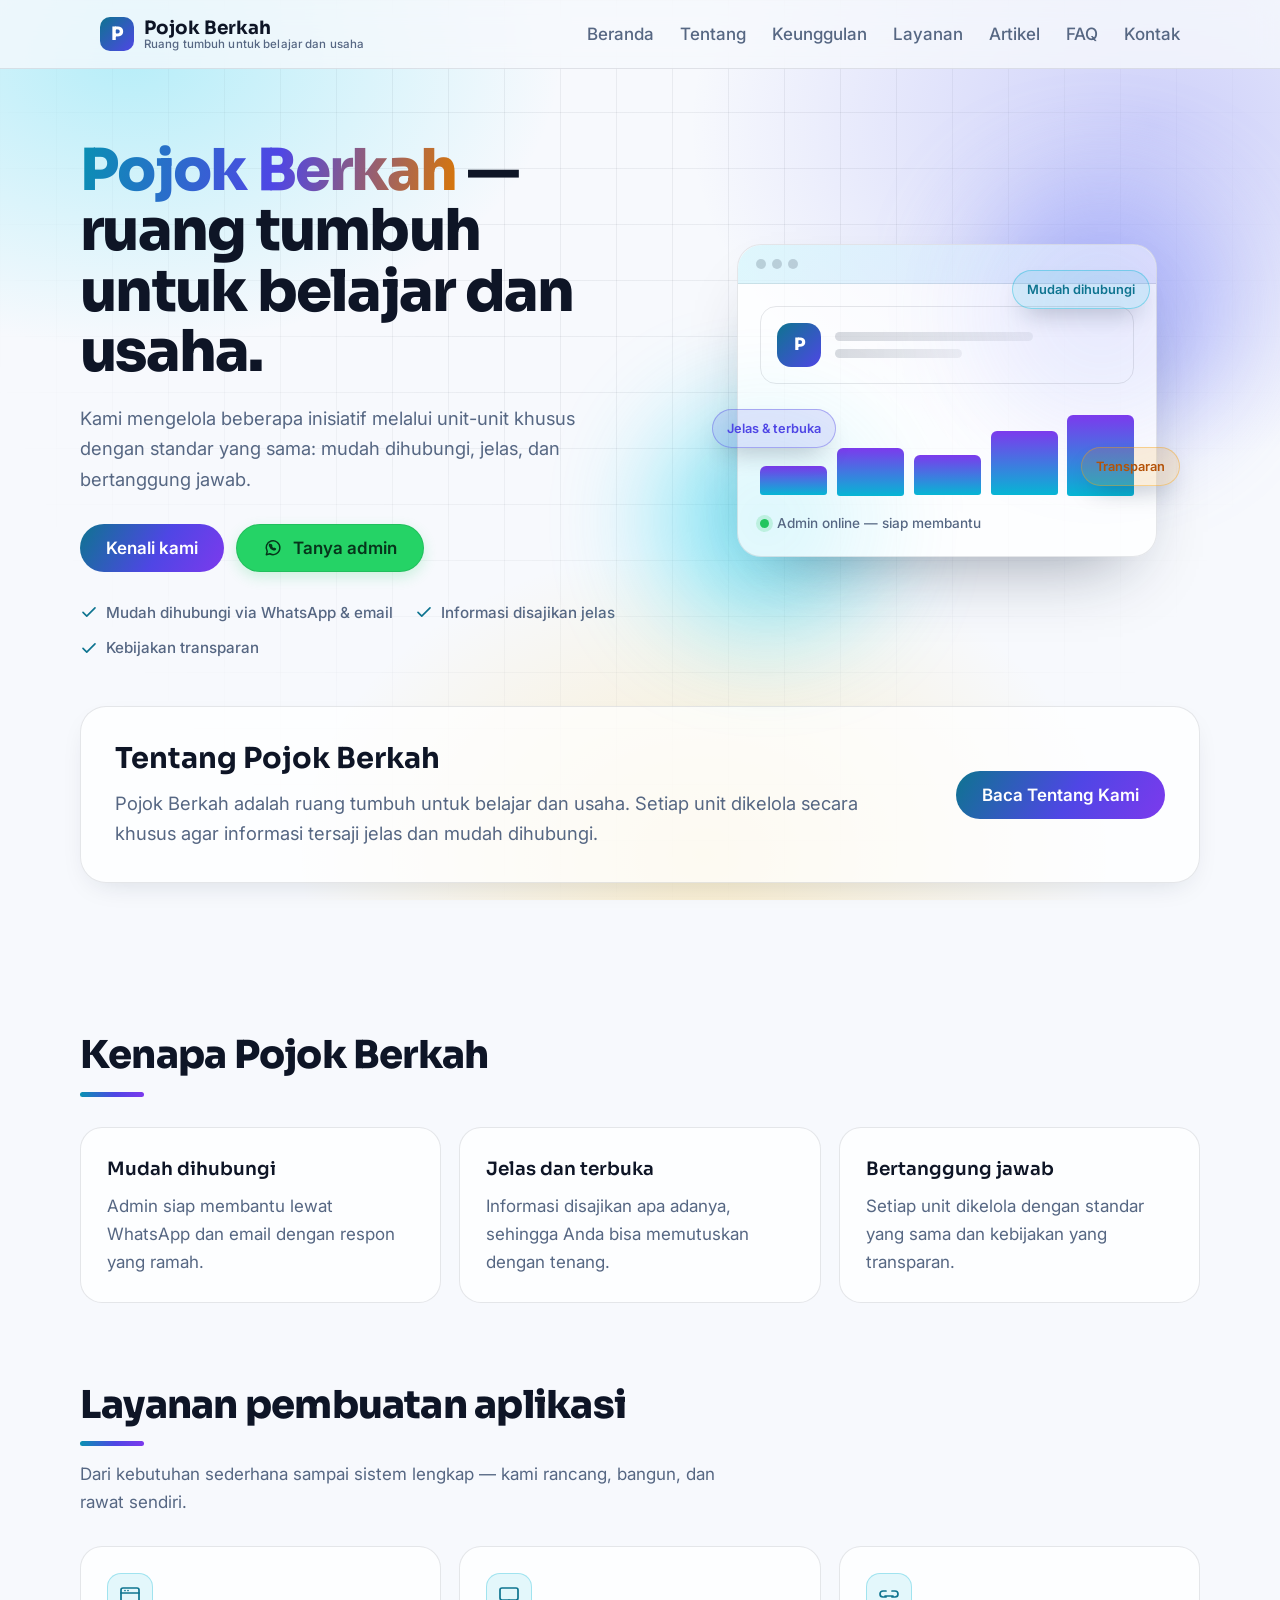
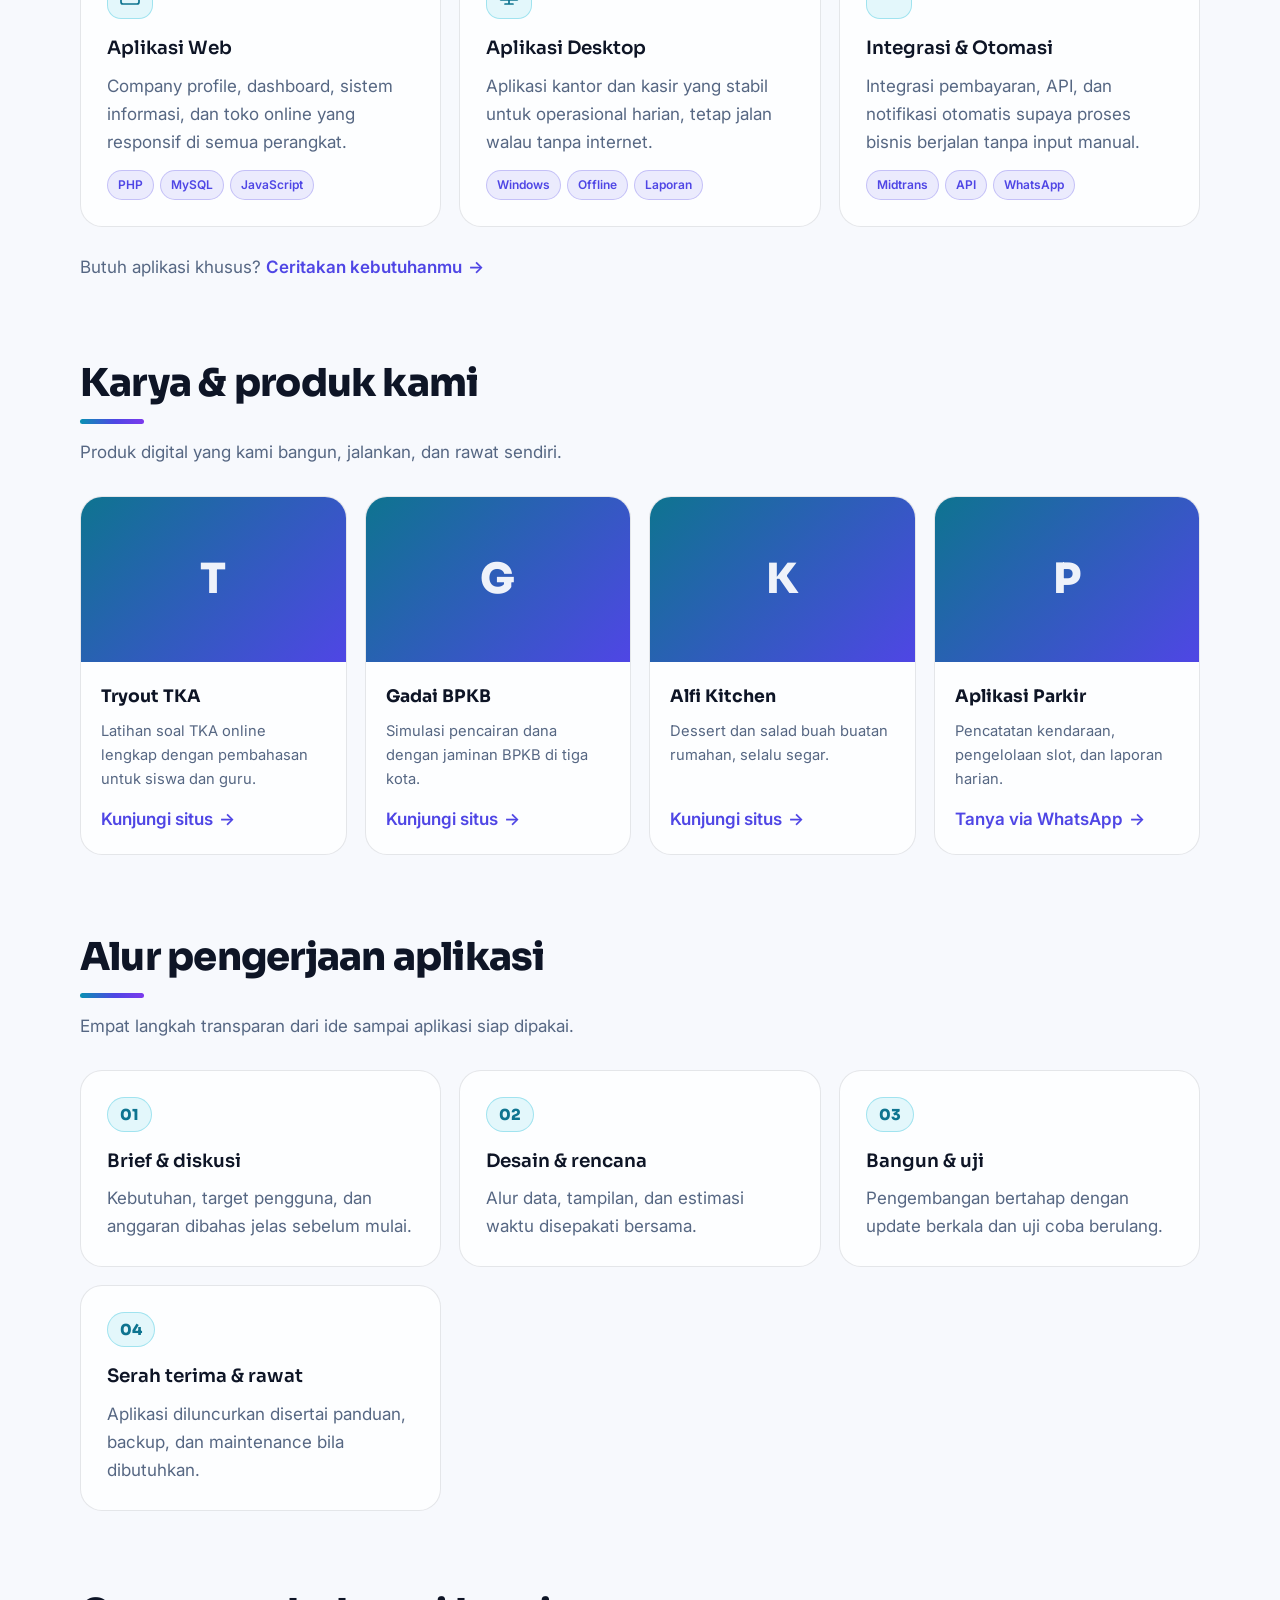
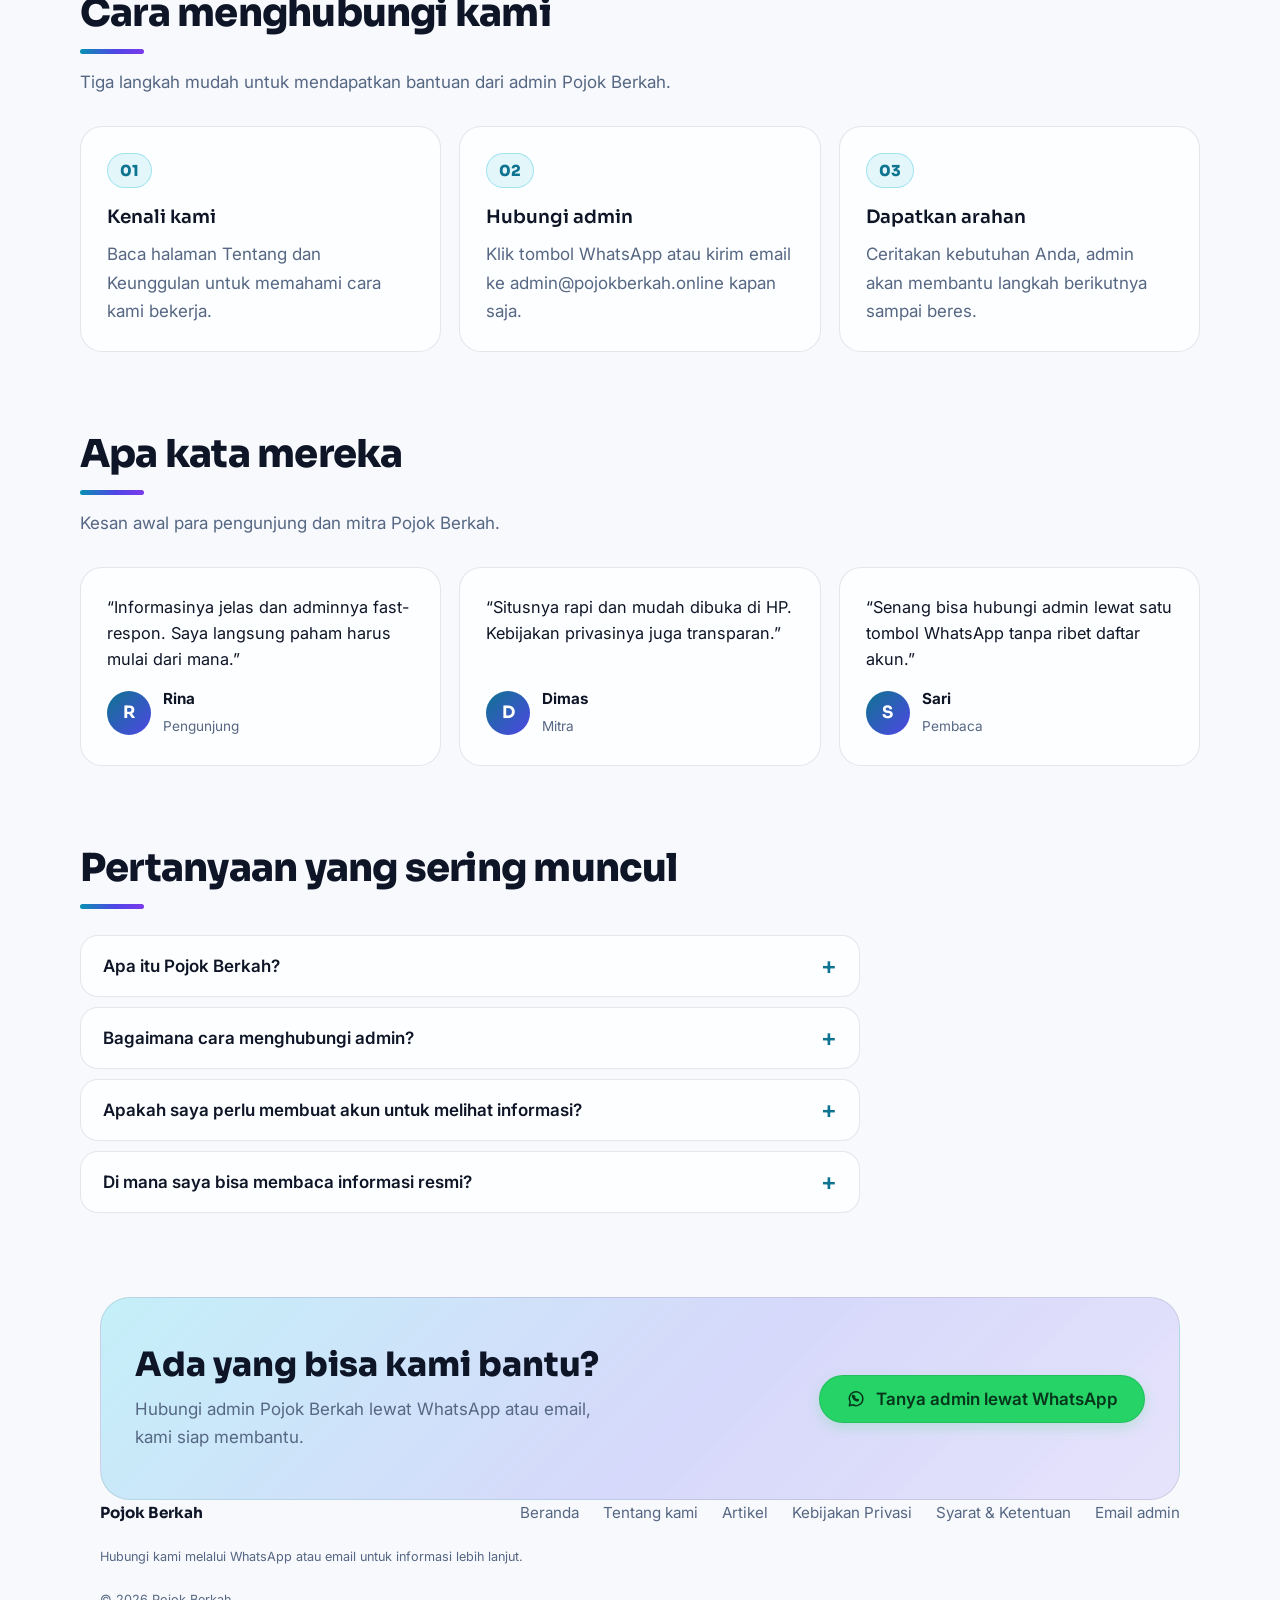
==== commit eff992d3: "feat: Release v1.1.0 - Zero-JS SSR, Article CMS, Full SEO, Clean Robots and Docs Consolidation" ====
--- a/index.html
+++ b/index.html
@@ -8,6 +8,7 @@
 <title>Pojok Berkah | Ruang Tumbuh untuk Belajar dan Usaha</title>
 <meta name="description" content="Pojok Berkah adalah ruang tumbuh untuk belajar dan usaha — dikelola dengan standar yang sama: mudah dihubungi, jelas, dan bertanggung jawab.">
 <link rel="canonical" href="https://pojokberkah.online/">
+<meta name="robots" content="index, follow, max-image-preview:large, max-snippet:-1, max-video-preview:-1">
 <meta property="og:type" content="website">
 <meta property="og:title" content="Pojok Berkah | Ruang Tumbuh untuk Belajar dan Usaha">
 <meta property="og:description" content="Ruang tumbuh untuk belajar dan usaha — mudah dihubungi, jelas, dan bertanggung jawab.">
@@ -27,10 +28,9 @@
 <link rel="apple-touch-icon" sizes="180x180" href="assets/icons/apple-touch-icon.png">
 <link rel="preconnect" href="https://fonts.googleapis.com">
 <link rel="preconnect" href="https://fonts.gstatic.com" crossorigin>
-<link href="https://fonts.googleapis.com/css2?family=Inter:wght@400;500;600&family=Sora:wght@600;700;800&display=swap" rel="stylesheet" media="print" onload="this.media='all'">
-<noscript><link href="https://fonts.googleapis.com/css2?family=Inter:wght@400;500;600&family=Sora:wght@600;700;800&display=swap" rel="stylesheet"></noscript>
-<script type="application/ld+json">{"@context":"https://schema.org","@type":"Organization","name":"Pojok Berkah","url":"https://pojokberkah.online/","logo":"https://pojokberkah.online/assets/img/og-image.jpg","email":"admin@pojokberkah.online"}</script>
-<script type="application/ld+json">{"@context":"https://schema.org","@type":"WebSite","name":"Pojok Berkah","url":"https://pojokberkah.online/","inLanguage":"id"}</script>
+<link href="https://fonts.googleapis.com/css2?family=Inter:wght@400;500;600&family=Sora:wght@600;700;800&display=swap" rel="stylesheet">
+<script type="application/ld+json">{"@context":"https://schema.org","@type":"Organization","name":"Pojok Berkah","url":"https://pojokberkah.online/","logo":"https://pojokberkah.online/assets/img/og-image.jpg","description":"Ruang tumbuh untuk belajar dan usaha — pembuatan aplikasi web, desktop, dan integrasi digital.","email":"admin@pojokberkah.online","contactPoint":{"@type":"ContactPoint","contactType":"customer service","availableLanguage":["id"]}}</script>
+<script type="application/ld+json">{"@context":"https://schema.org","@type":"WebSite","name":"Pojok Berkah","url":"https://pojokberkah.online/","inLanguage":"id","description":"Ruang tumbuh untuk belajar dan usaha"}</script>
 <script type="application/ld+json">{"@context":"https://schema.org","@type":"FAQPage","mainEntity":[{"@type":"Question","name":"Apa itu Pojok Berkah?","acceptedAnswer":{"@type":"Answer","text":"Pojok Berkah adalah ruang tumbuh untuk belajar dan usaha. Kami mengelola beberapa inisiatif melalui unit-unit khusus dengan standar yang sama."}},{"@type":"Question","name":"Bagaimana cara menghubungi admin?","acceptedAnswer":{"@type":"Answer","text":"Hubungi kami melalui tombol WhatsApp di halaman ini atau email admin@pojokberkah.online."}},{"@type":"Question","name":"Apakah saya perlu membuat akun untuk melihat informasi?","acceptedAnswer":{"@type":"Answer","text":"Tidak. Informasi di halaman ini dapat dibaca langsung tanpa membuat akun."}},{"@type":"Question","name":"Di mana saya bisa membaca informasi resmi?","acceptedAnswer":{"@type":"Answer","text":"Lihat halaman Tentang Kami, Kebijakan Privasi, serta Syarat dan Ketentuan yang tertaut di footer."}}]}</script>
 <script type="application/ld+json">{"@context":"https://schema.org","@type":"ItemList","name":"Layanan pembuatan aplikasi Pojok Berkah","itemListElement":[{"@type":"ListItem","position":1,"item":{"@type":"Service","name":"Aplikasi Web","description":"Company profile, dashboard, sistem informasi, dan toko online yang responsif di semua perangkat.","provider":{"@type":"Organization","name":"Pojok Berkah","url":"https://pojokberkah.online/"},"areaServed":"ID","url":"https://pojokberkah.online/#layanan"}},{"@type":"ListItem","position":2,"item":{"@type":"Service","name":"Aplikasi Desktop","description":"Aplikasi kantor dan kasir yang stabil untuk operasional harian, tetap jalan walau tanpa internet.","provider":{"@type":"Organization","name":"Pojok Berkah","url":"https://pojokberkah.online/"},"areaServed":"ID","url":"https://pojokberkah.online/#layanan"}},{"@type":"ListItem","position":3,"item":{"@type":"Service","name":"Integrasi dan Otomasi","description":"Integrasi pembayaran, API, dan notifikasi otomatis supaya proses bisnis berjalan tanpa input manual.","provider":{"@type":"Organization","name":"Pojok Berkah","url":"https://pojokberkah.online/"},"areaServed":"ID","url":"https://pojokberkah.online/#layanan"}}]}</script>
 <script type="application/ld+json">{"@context":"https://schema.org","@type":"ItemList","name":"Karya dan produk Pojok Berkah","itemListElement":[{"@type":"ListItem","position":1,"item":{"@type":"CreativeWork","name":"Tryout TKA","description":"Latihan soal TKA online lengkap dengan pembahasan untuk siswa dan guru.","url":"https://tryout.pojokberkah.online","creator":{"@type":"Organization","name":"Pojok Berkah","url":"https://pojokberkah.online/"}}},{"@type":"ListItem","position":2,"item":{"@type":"CreativeWork","name":"Gadai BPKB","description":"Simulasi pencairan dana dengan jaminan BPKB di tiga kota.","url":"https://gadai.pojokberkah.online","creator":{"@type":"Organization","name":"Pojok Berkah","url":"https://pojokberkah.online/"}}},{"@type":"ListItem","position":3,"item":{"@type":"CreativeWork","name":"Alfi Kitchen","description":"Dessert dan salad buah buatan rumahan, selalu segar.","url":"https://kitchen.pojokberkah.online","creator":{"@type":"Organization","name":"Pojok Berkah","url":"https://pojokberkah.online/"}}},{"@type":"ListItem","position":4,"item":{"@type":"CreativeWork","name":"Aplikasi Parkir","description":"Pencatatan kendaraan, pengelolaan slot, dan laporan harian.","url":"https://pojokberkah.online/#karya","creator":{"@type":"Organization","name":"Pojok Berkah","url":"https://pojokberkah.online/"}}}]}</script>
@@ -60,13 +60,11 @@
 .wa-icon{width:20px;height:20px;flex:0 0 20px;fill:none;stroke:currentColor;stroke-width:1.8;stroke-linecap:round;stroke-linejoin:round}
 .trustbar{margin:28px 0 0;display:flex;gap:10px 22px;justify-content:flex-start;flex-wrap:wrap;max-width:640px;list-style:none;padding:0}
 .trustbar li{display:inline-flex;align-items:center;gap:8px;color:var(--muted);font-size:.95rem;font-weight:500}
-.reveal{opacity:0;transform:translateY(18px)}
 @media (max-width:860px){.nav a:not(.btn-wa):not(.nav-toggle){display:none}.nav-toggle{display:inline-flex}.hero{padding:56px 0 60px}.hero-grid{grid-template-columns:1fr;gap:36px}.hero h1{font-size:2.5rem;max-width:none}}
 @media (max-width:480px){.hero h1{font-size:2.2rem}}
 </style>
-<link rel="stylesheet" href="assets/css/landing.css" media="print" onload="this.media='all'">
-<noscript><link rel="stylesheet" href="assets/css/landing.css"><style>.reveal{opacity:1;transform:none}</style></noscript>
-</head>
+<link rel="stylesheet" href="assets/css/landing.css">
+<link rel="stylesheet" href="assets/css/effects.css"></head>
 <body>
 <div class="bg" aria-hidden="true"></div>
 
@@ -74,14 +72,15 @@
   <div class="wrap top">
     <a class="logo" href="index.html#beranda"><span class="mark" data-logo-fallback>P</span><img class="brand-image" data-image-slot="logo" alt="Logo Pojok Berkah" width="34" height="34" decoding="async" hidden><span class="logo-text">Pojok Berkah<span class="logo-tagline">Ruang tumbuh untuk belajar dan usaha</span></span></a>
     <nav class="nav" id="main-nav" aria-label="Menu utama">
+<input type="checkbox" id="nav-check-index" class="nav-check" aria-label="Buka menu navigasi">
       <a href="#beranda">Beranda</a>
       <a href="tentang-kami.html">Tentang</a>
       <a href="#keunggulan">Keunggulan</a>
       <a href="#layanan">Layanan</a>
+      <a href="artikel/">Artikel</a>
       <a href="#faq">FAQ</a>
       <a href="#kontak">Kontak</a>
-      <a class="btn-wa wa-button" href="https://wa.me/6287724039666"><svg class="wa-icon" viewBox="0 0 24 24" aria-hidden="true"><path d="M20.2 11.7a8.2 8.2 0 0 1-12.1 7.2L4 20l1.1-4A8.2 8.2 0 1 1 20.2 11.7Z"/><path d="M9 8.5c.3-.5.6-.5.9-.5l.6 1.5-.7.9c.6 1.2 1.5 2.1 2.7 2.7l.9-.7 1.5.6c0 .3 0 .7-.5.9-.5.3-1.1.4-1.7.2-2-.6-4.2-2.8-4.8-4.8-.2-.6-.1-1.2.2-1.7Z"/></svg>Chat WhatsApp</a>
-      <button class="nav-toggle" type="button" aria-label="Buka menu" aria-expanded="false" aria-controls="main-nav"><svg viewBox="0 0 24 24" aria-hidden="true"><path d="M4 7h16M4 12h16M4 17h16"/></svg></button>
+      <label class="nav-toggle" for="nav-check-index" aria-hidden="true"><svg viewBox="0 0 24 24" aria-hidden="true"><path d="M4 7h16M4 12h16M4 17h16"/></svg></label>
     </nav>
   </div>
 </header>
@@ -207,6 +206,14 @@
     </div>
   </section>
 
+  <section class="wrap section latest-articles" id="artikel" aria-labelledby="latest-articles-title" hidden>
+    <div class="latest-articles-head">
+      <div><h2 class="title" id="latest-articles-title">Artikel terbaru</h2><p class="section-sub">Panduan dan wawasan dari Pojok Berkah.</p></div>
+      <a class="article-all-link" href="artikel/">Lihat semua artikel</a>
+    </div>
+    <div class="latest-article-grid" id="latest-article-list"></div>
+  </section>
+
   <section class="wrap section" id="alur">
     <h2 class="title">Alur pengerjaan aplikasi</h2>
     <p class="section-sub">Empat langkah transparan dari ide sampai aplikasi siap dipakai.</p>
@@ -248,7 +255,7 @@
     </div>
   </section>
 
-  <section class="wrap" id="kontak">
+  <section class="wrap" id="kontak" data-wa-zone>
     <div class="contact reveal">
       <div>
         <h2>Ada yang bisa kami bantu?</h2>
@@ -265,6 +272,7 @@
     <nav aria-label="Tautan footer">
       <a href="#beranda">Beranda</a>
       <a href="tentang-kami.html">Tentang kami</a>
+      <a href="artikel/">Artikel</a>
       <a href="kebijakan-privasi.html">Kebijakan Privasi</a>
       <a href="syarat-ketentuan.html">Syarat &amp; Ketentuan</a>
       <a href="mailto:admin@pojokberkah.online">Email admin</a>
@@ -276,130 +284,5 @@
 
 <a class="wa-sticky wa-button" href="https://wa.me/6287724039666"><svg class="wa-icon" viewBox="0 0 24 24" aria-hidden="true"><path d="M20.2 11.7a8.2 8.2 0 0 1-12.1 7.2L4 20l1.1-4A8.2 8.2 0 1 1 20.2 11.7Z"/><path d="M9 8.5c.3-.5.6-.5.9-.5l.6 1.5-.7.9c.6 1.2 1.5 2.1 2.7 2.7l.9-.7 1.5.6c0 .3 0 .7-.5.9-.5.3-1.1.4-1.7.2-2-.6-4.2-2.8-4.8-4.8-.2-.6-.1-1.2.2-1.7Z"/></svg>Chat admin via WhatsApp</a>
 
-<script>
-document.getElementById("yr").textContent=new Date().getFullYear();
-fetch("admin.php?public=1",{cache:"no-store"}).then(function(response){return response.json()}).then(function(settings){
-  if(/^\d{8,15}$/.test(settings.wa_number)){
-    document.querySelectorAll('a[href*="wa.me/"]').forEach(function(link){link.href="https://wa.me/"+settings.wa_number});
-  }
-  if(settings.images&&typeof settings.images==="object"){
-    document.querySelectorAll("img[data-image-slot]").forEach(function(image){
-      var source=settings.images[image.dataset.imageSlot];
-      if(typeof source==="string"&&source){image.src=source;image.hidden=false;}
-    });
-    if(settings.images.logo){
-      document.querySelectorAll("[data-logo-fallback]").forEach(function(mark){mark.hidden=true});
-      var favicon=document.querySelector('link[rel="icon"]');if(favicon)favicon.href=settings.images.logo;
-    }
-  }
-  var serviceSlots=["tryout","gadai","kitchen","parkir"];
-  if(settings.service_urls&&typeof settings.service_urls==="object"){
-    serviceSlots.forEach(function(slot){
-      var url=settings.service_urls[slot];
-      if(typeof url==="string"&&url)document.querySelectorAll('[data-service-link="'+slot+'"]').forEach(function(link){link.href=url});
-    });
-  }
-  if(settings.service_names&&typeof settings.service_names==="object"){
-    serviceSlots.forEach(function(slot){
-      var name=settings.service_names[slot];
-      if(typeof name==="string"&&name)document.querySelectorAll('[data-service-name="'+slot+'"]').forEach(function(node){node.textContent=name});
-    });
-  }
-  if(settings.service_descriptions&&typeof settings.service_descriptions==="object"){
-    serviceSlots.forEach(function(slot){
-      var description=settings.service_descriptions[slot];
-      if(typeof description==="string"&&description)document.querySelectorAll('[data-service-description="'+slot+'"]').forEach(function(node){node.textContent=description});
-    });
-  }
-  var faq=document.querySelector(".faq");
-  if(!faq||!Array.isArray(settings.faq))return;
-  faq.replaceChildren();
-  settings.faq.forEach(function(item){
-    if(typeof item.question!=="string"||typeof item.answer!=="string")return;
-    var details=document.createElement("details");
-    var question=document.createElement("summary");question.textContent=item.question;
-    var answer=document.createElement("p");answer.textContent=item.answer;
-    details.append(question,answer);faq.appendChild(details);
-  });
-}).catch(function(){});
-(function(){
-  var nav=document.getElementById("main-nav");
-  var toggle=nav?nav.querySelector(".nav-toggle"):null;
-  if(nav&&toggle){
-    toggle.addEventListener("click",function(){
-      var open=nav.classList.toggle("open");
-      toggle.setAttribute("aria-expanded",open?"true":"false");
-      toggle.setAttribute("aria-label",open?"Tutup menu":"Buka menu");
-    });
-    nav.querySelectorAll('a[href^="#"]').forEach(function(link){
-      link.addEventListener("click",function(){
-        nav.classList.remove("open");
-        toggle.setAttribute("aria-expanded","false");
-        toggle.setAttribute("aria-label","Buka menu");
-      });
-    });
-  }
-  var header=document.querySelector("header.bar");
-  var reduceMotion=window.matchMedia&&window.matchMedia("(prefers-reduced-motion: reduce)").matches;
-  function onScroll(){if(header)header.classList.toggle("scrolled",window.scrollY>8);}
-  if(reduceMotion){onScroll();}else{window.addEventListener("scroll",onScroll,{passive:true});onScroll();}
-})();
-(function(){
-  var nodes=document.querySelectorAll(".reveal");
-  if(!nodes.length)return;
-  if(!("IntersectionObserver" in window)){nodes.forEach(function(node){node.classList.add("in")});return;}
-  var io=new IntersectionObserver(function(entries){
-    entries.forEach(function(entry){
-      if(entry.isIntersecting){entry.target.classList.add("in");io.unobserve(entry.target);}
-    });
-  },{threshold:.1,rootMargin:"0px 0px -40px 0px"});
-  nodes.forEach(function(node){io.observe(node);});
-})();
-(function(){
-  var faq=document.querySelector(".faq");
-  if(!faq||!Element.prototype.animate)return;
-  var reduce=window.matchMedia&&window.matchMedia("(prefers-reduced-motion: reduce)").matches;
-  var nativeOk=window.CSS&&CSS.supports&&CSS.supports("selector(::details-content)")&&CSS.supports("interpolate-size","allow-keywords");
-  if(reduce||nativeOk)return;
-  faq.addEventListener("click",function(event){
-    var target=event.target;
-    var summary=target instanceof Element?target.closest("summary"):null;
-    if(!summary)return;
-    var details=summary.parentElement;
-    if(!details||details.tagName!=="DETAILS")return;
-    event.preventDefault();
-    var content=[];
-    for(var i=0;i<details.children.length;i++){
-      var node=details.children[i];
-      if(node!==summary)content.push(node);
-    }
-    if(details.open){
-      var anims=content.map(function(node){
-        return node.animate([{opacity:1,transform:"none"},{opacity:0,transform:"translateY(-4px)"}],{duration:180,easing:"ease-in",fill:"forwards"});
-      });
-      Promise.all(anims.map(function(anim){return anim.finished})).then(function(){
-        details.open=false;
-        anims.forEach(function(anim){anim.cancel();});
-      });
-    }else{
-      details.open=true;
-      content.forEach(function(node){
-        node.animate([{opacity:0,transform:"translateY(6px)"},{opacity:1,transform:"none"}],{duration:240,easing:"ease-out"});
-      });
-    }
-  });
-})();
-(function(){
-  var sticky=document.querySelector(".wa-sticky");
-  var kontak=document.querySelector("#kontak");
-  if(!sticky||!kontak||!("IntersectionObserver" in window))return;
-  var io=new IntersectionObserver(function(entries){
-    entries.forEach(function(entry){
-      sticky.classList.toggle("hide",entry.isIntersecting);
-    });
-  },{threshold:.35});
-  io.observe(kontak);
-})();
-</script>
 </body>
 </html>
--- a/assets/css/landing.css
+++ b/assets/css/landing.css
@@ -43,7 +43,6 @@
 .nav-toggle{display:none;align-items:center;justify-content:center;width:44px;height:44px;border-radius:12px;border:1px solid var(--line);background:#fff;cursor:pointer}
 .nav-toggle svg{width:22px;height:22px;fill:none;stroke:var(--ink);stroke-width:2;stroke-linecap:round}
 header.bar{transition:box-shadow .25s}
-.bar.scrolled{box-shadow:0 8px 24px -12px rgba(16,32,58,.25)}
 footer nav a:hover{text-decoration:underline}
 
 /* hero — Varian A: dua kolom (16 Okt 2026) */
@@ -124,9 +123,9 @@
   .nav{position:relative;gap:10px}
   .nav a:not(.btn-wa):not(.nav-toggle){display:none}
   .nav-toggle{display:inline-flex}
-  .nav.open{flex-wrap:wrap}
-  .nav.open a:not(.btn-wa):not(.nav-toggle){display:inline-flex;flex:1 1 100%;padding:10px 4px;border-top:1px solid var(--line)}
-  .nav.open a:not(.btn-wa):not(.nav-toggle):first-of-type{margin-top:10px}
+  .nav{flex-wrap:wrap}
+  .nav .nav-check:checked~a:not(.btn-wa):not(.nav-toggle){display:inline-flex;flex:1 1 100%;padding:10px 4px;border-top:1px solid var(--line)}
+  .nav .nav-check:checked~a:not(.btn-wa):not(.nav-toggle):first-of-type{margin-top:10px}
   .hero{padding:56px 0 60px}
   .hero-grid{grid-template-columns:1fr;gap:36px}
   .hero h1{font-size:2.5rem;max-width:none}
@@ -149,12 +148,6 @@
   *{transition:none!important}
 }
 
-/* reveal-on-scroll (ditambahkan 16 Okt 2026) */
-.reveal{opacity:0;transform:translateY(18px);transition:opacity .6s ease,transform .6s ease}
-.reveal.in{opacity:1;transform:none}
-.values .reveal:nth-child(2),.steps .reveal:nth-child(2),.testis .reveal:nth-child(2),.works .reveal:nth-child(2){transition-delay:.08s}
-.values .reveal:nth-child(3),.steps .reveal:nth-child(3),.testis .reveal:nth-child(3),.works .reveal:nth-child(3){transition-delay:.16s}
-.steps .reveal:nth-child(4),.works .reveal:nth-child(4){transition-delay:.24s}
 
 /* mode gelap otomatis (16 Okt 2026) */
 @media (prefers-color-scheme:dark){
@@ -171,8 +164,7 @@
     linear-gradient(rgba(232,236,247,.05) 1px,transparent 1px),
     linear-gradient(90deg,rgba(232,236,247,.05) 1px,transparent 1px)}
   header.bar{background:rgba(11,18,32,.78)}
-  .bar.scrolled{box-shadow:0 8px 24px -12px rgba(0,0,0,.55)}
-  .nav-toggle,.btn-ghost{background:rgba(255,255,255,.06)}
+    .nav-toggle,.btn-ghost{background:rgba(255,255,255,.06)}
   .about-short{box-shadow:0 10px 30px -14px rgba(0,0,0,.50)}
   .grad{background:linear-gradient(100deg,#22D3EE,#818CF8 52%,#FBBF24)}
   .trustbar svg{stroke:#67E8F9}
@@ -212,7 +204,6 @@
     box-shadow:0 10px 30px rgba(37,211,102,.35);
     transition:opacity .25s ease,transform .25s ease,box-shadow .2s,filter .2s;
   }
-  .wa-sticky.hide{opacity:0;transform:translateY(14px);pointer-events:none}
   body{padding-bottom:96px}
 }
 
@@ -287,6 +278,22 @@
 .work-body h3{font-family:var(--display);font-weight:700;font-size:1.08rem}
 .work-body p{flex:1;margin-top:8px;color:var(--muted);font-size:.92rem}
 .work-body .card-link{margin-top:14px}
+.latest-articles[hidden]{display:none}
+.latest-articles-head{display:flex;align-items:flex-end;justify-content:space-between;gap:24px;margin-bottom:26px}
+.latest-articles-head .title{margin-bottom:0}
+.latest-articles-head .section-sub{margin:.8rem 0 0}
+.article-all-link{flex:0 0 auto;font-weight:650;color:var(--blue);text-decoration:none}
+.article-all-link:hover{text-decoration:underline}
+.latest-article-grid{display:grid;grid-template-columns:repeat(3,minmax(0,1fr));gap:18px}
+.latest-article-card{display:flex;flex-direction:column;min-width:0;padding:24px;border:1px solid var(--line);border-radius:20px;background:var(--card);box-shadow:0 12px 32px -25px rgba(14,21,38,.35)}
+.latest-article-cover{width:calc(100% + 48px);height:180px;margin:-24px -24px 20px;object-fit:cover;border-radius:20px 20px 0 0;background:var(--line)}
+.latest-article-card h3{font:700 1.1rem/1.4 var(--display)}
+.latest-article-card h3 a{color:var(--ink);text-decoration:none}
+.latest-article-card h3 a:hover{text-decoration:underline;text-decoration-color:var(--blue);text-underline-offset:4px}
+.latest-article-card p{flex:1;margin-top:12px;color:var(--muted);font-size:.94rem}
+.latest-article-card .card-link{margin-top:18px}
+@media(max-width:760px){.latest-article-grid{grid-template-columns:repeat(2,minmax(0,1fr))}}
+@media(max-width:520px){.latest-articles-head{align-items:flex-start;flex-direction:column;gap:10px}.latest-article-grid{grid-template-columns:1fr}.latest-article-card{padding:20px}.latest-article-cover{width:calc(100% + 40px);margin:-20px -20px 18px}}
 @media (prefers-color-scheme:dark){
   .val-ico{background:rgba(103,232,249,.10);border-color:rgba(103,232,249,.30)}
   .val-ico svg{stroke:#67E8F9}
--- a/assets/css/effects.css
+++ b/assets/css/effects.css
@@ -0,0 +1,56 @@
+/*
+ * Efek halaman publik tanpa JavaScript.
+ * Semua efek bersifat progressive enhancement: browser yang belum mendukung
+ * scroll-driven animation tetap menampilkan konten normal (tanpa efek).
+ */
+
+/* Menu mobile: checkbox tersembunyi + label (state lewat :checked) */
+.nav-check{position:absolute;width:1px;height:1px;margin:0;opacity:0;overflow:hidden;clip:rect(0 0 0 0);white-space:nowrap}
+.nav-check:focus-visible~.nav-toggle{outline:2px solid #4f46e5;outline-offset:2px}
+
+:root{--bar-shadow:rgba(16,32,58,.25)}
+@media (prefers-color-scheme:dark){:root{--bar-shadow:rgba(0,0,0,.55)}}
+
+@keyframes bar-shadow{
+  from{box-shadow:0 0 0 0 transparent}
+  to{box-shadow:0 8px 24px -12px var(--bar-shadow)}
+}
+@keyframes reveal-in{
+  from{opacity:0;transform:translateY(18px)}
+  to{opacity:1;transform:none}
+}
+@keyframes wa-hide{
+  0%{opacity:1;transform:none}
+  1%,99%{opacity:0;transform:translateY(14px);pointer-events:none}
+  100%{opacity:1;transform:none}
+}
+
+/* Bayangan header muncul setelah halaman digulir sedikit */
+@supports (animation-timeline:scroll()){
+  header.bar,.article-header{
+    animation:bar-shadow linear both;
+    animation-timeline:scroll(root);
+    animation-range:0 24px;
+  }
+}
+
+@supports (animation-timeline:view()){
+  /* Elemen .reveal muncul halus saat masuk layar */
+  @media (prefers-reduced-motion:no-preference){
+    .reveal{
+      animation:reveal-in linear both;
+      animation-timeline:view();
+      animation-range:entry 0% entry 40%;
+    }
+  }
+  /* Tombol WhatsApp melayang bersembunyi saat bagian kontak terlihat */
+  @media (max-width:860px){
+    body{timeline-scope:--wa-zone}
+    [data-wa-zone]{view-timeline:--wa-zone block}
+    .wa-sticky{
+      animation:wa-hide linear both;
+      animation-timeline:--wa-zone;
+      animation-range:entry 35% exit 65%;
+    }
+  }
+}
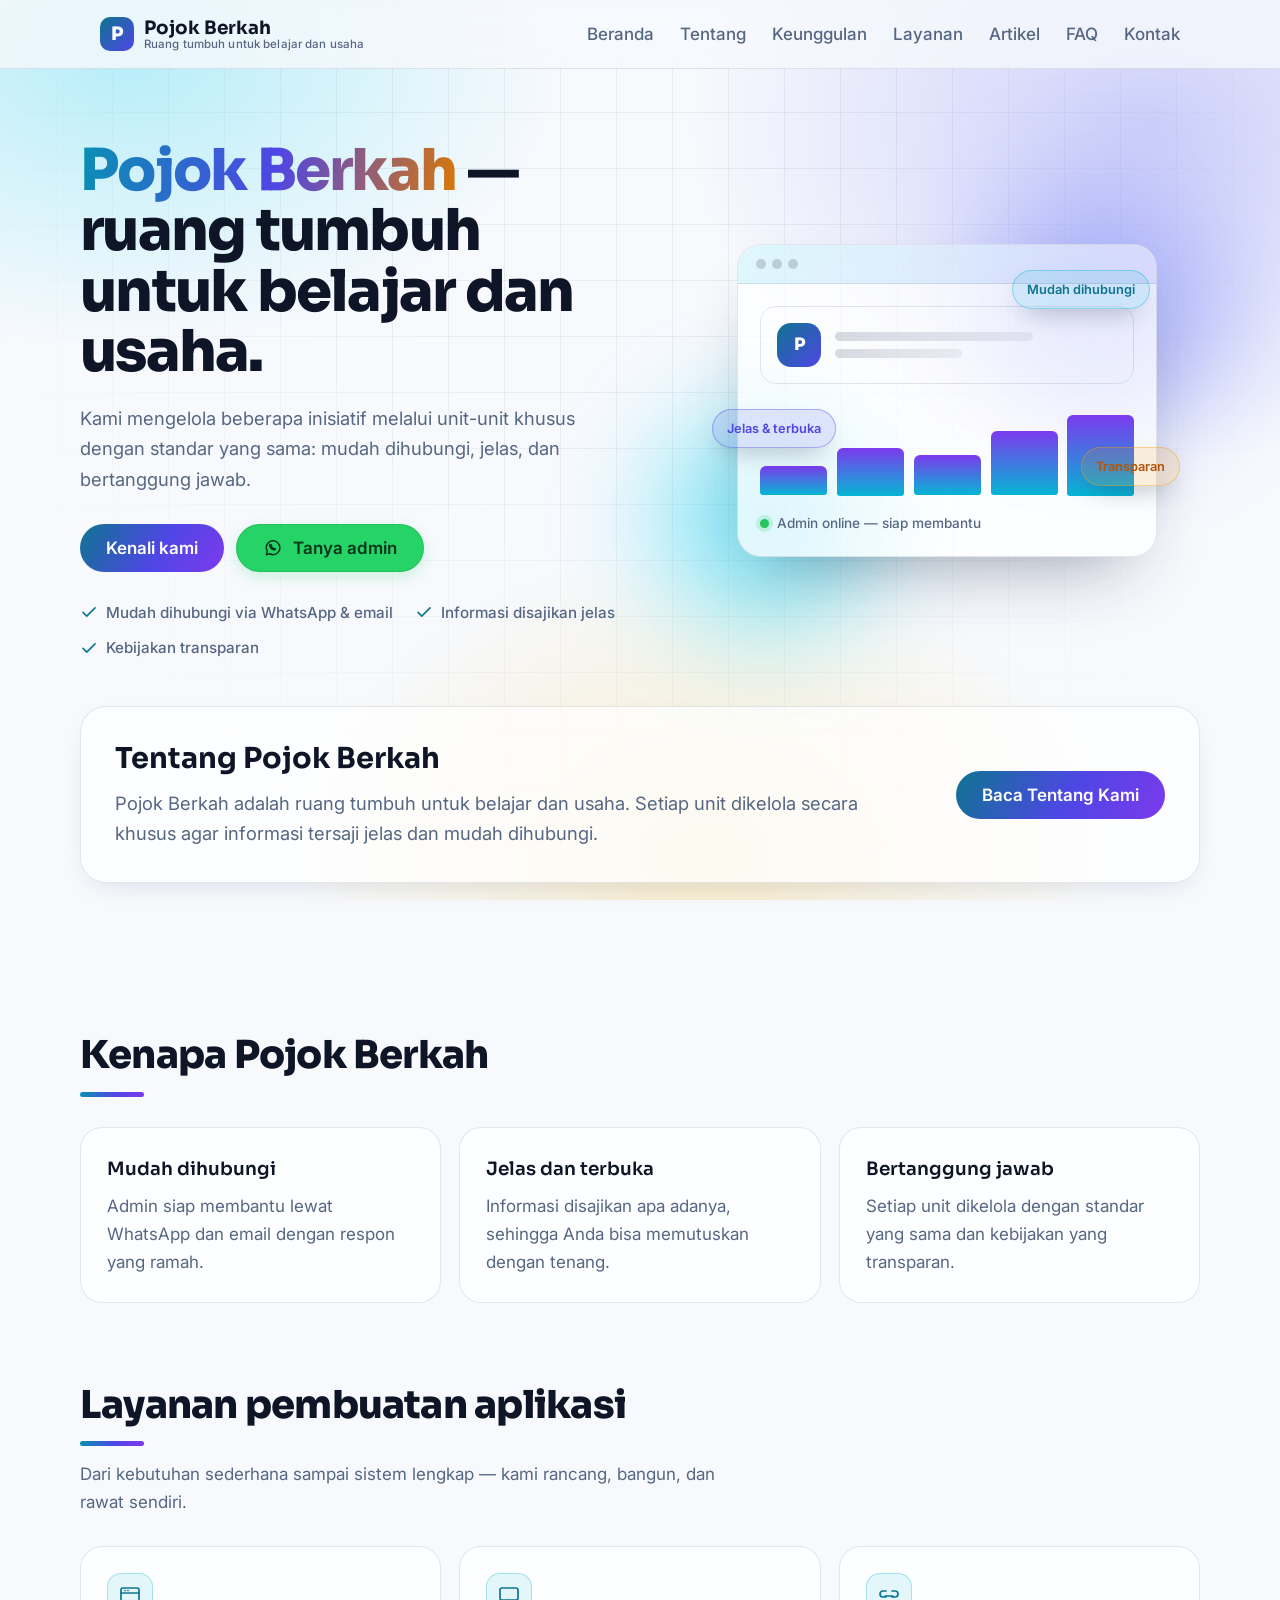
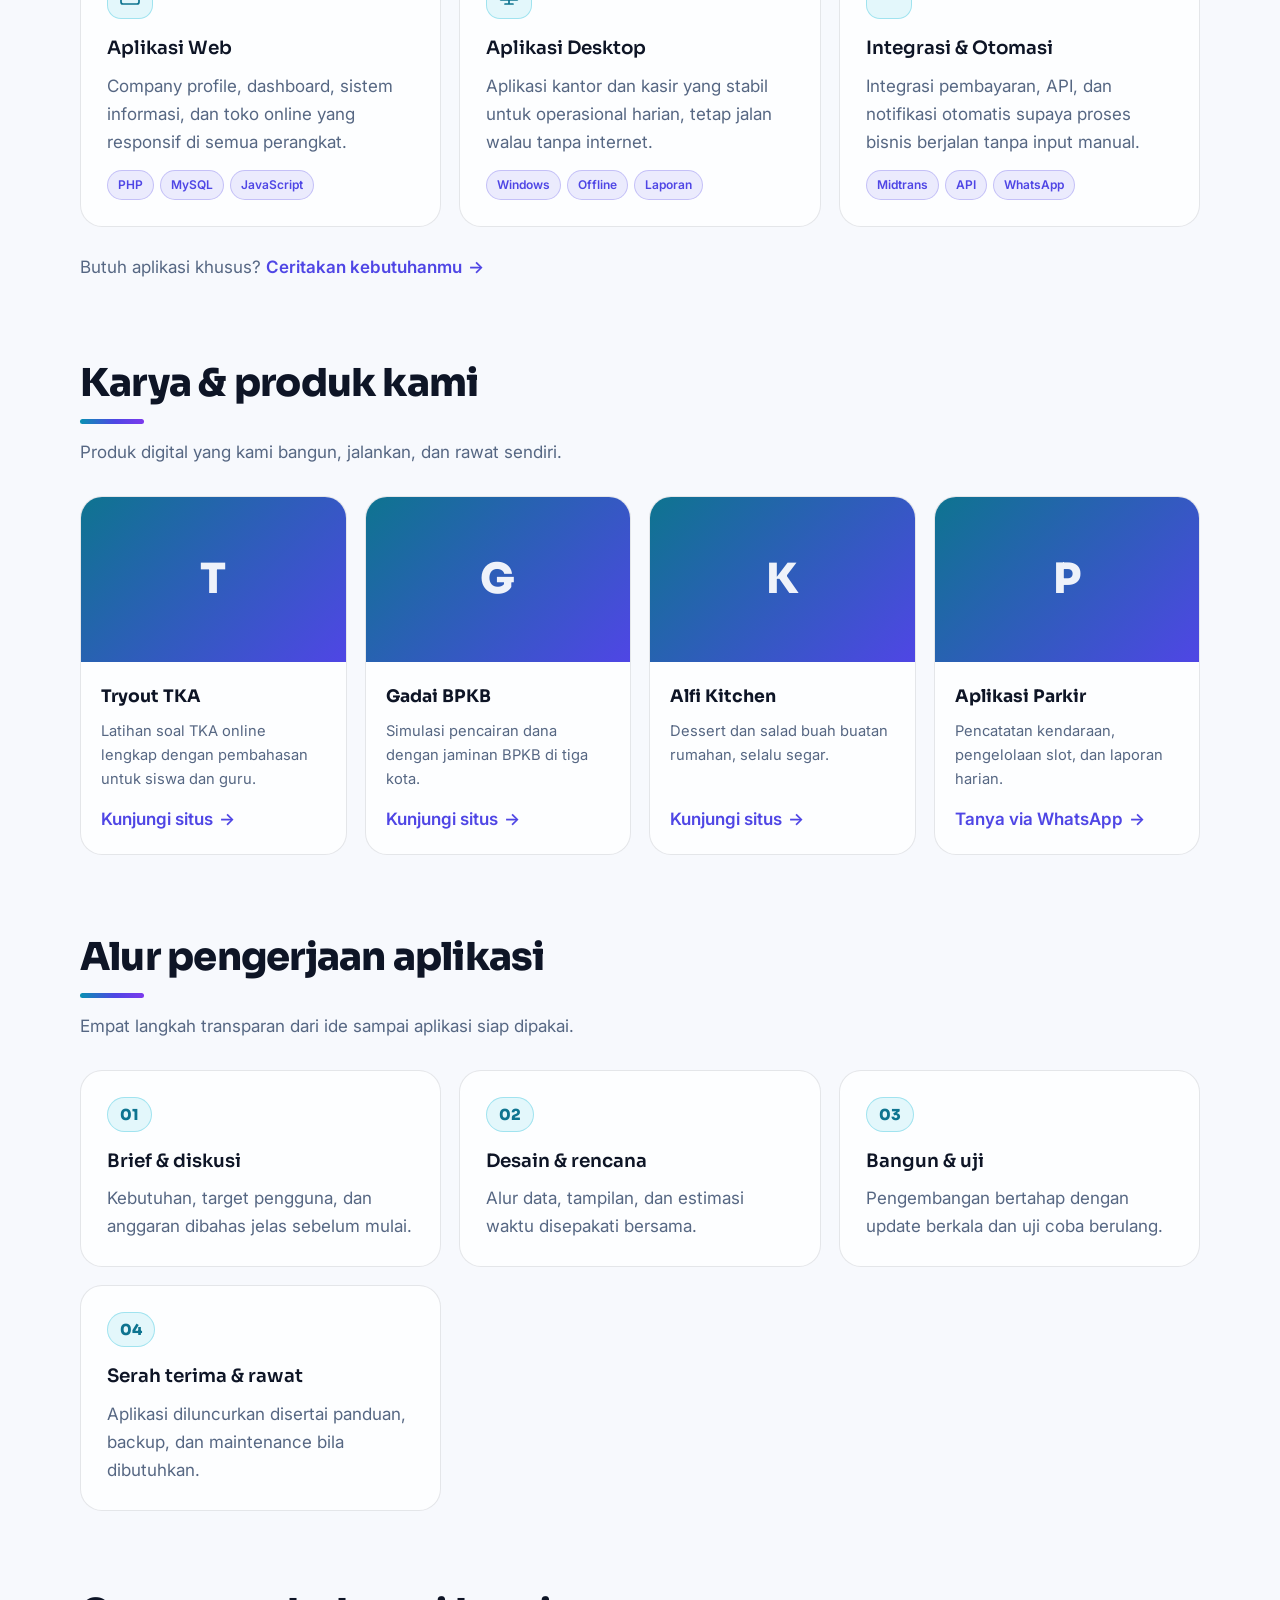
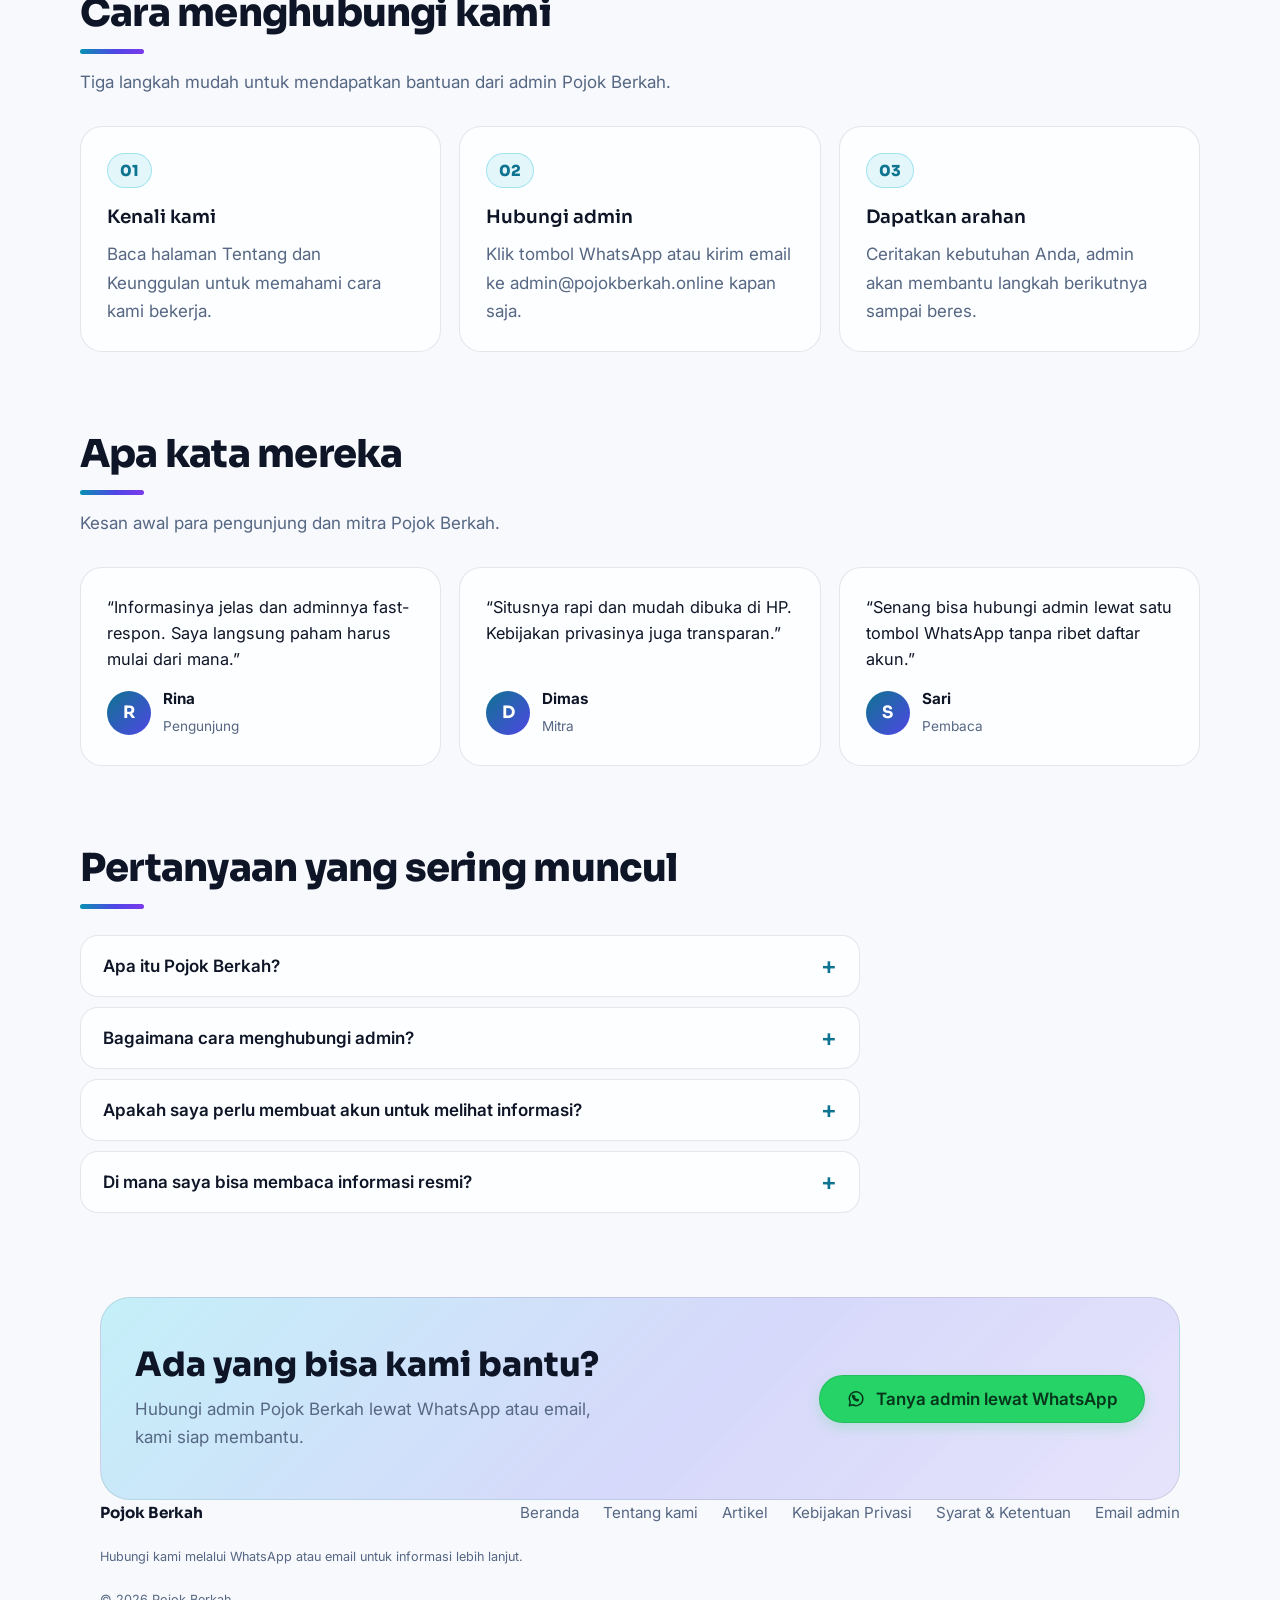
==== commit 911bbcaa: "seo: polish sitemap lastmod, article OG, Organization sameAs - sitemap.php: lastmod pakai filemtime " ====
--- a/index.html
+++ b/index.html
@@ -29,7 +29,7 @@
 <link rel="preconnect" href="https://fonts.googleapis.com">
 <link rel="preconnect" href="https://fonts.gstatic.com" crossorigin>
 <link href="https://fonts.googleapis.com/css2?family=Inter:wght@400;500;600&family=Sora:wght@600;700;800&display=swap" rel="stylesheet">
-<script type="application/ld+json">{"@context":"https://schema.org","@type":"Organization","name":"Pojok Berkah","url":"https://pojokberkah.online/","logo":"https://pojokberkah.online/assets/img/og-image.jpg","description":"Ruang tumbuh untuk belajar dan usaha — pembuatan aplikasi web, desktop, dan integrasi digital.","email":"admin@pojokberkah.online","contactPoint":{"@type":"ContactPoint","contactType":"customer service","availableLanguage":["id"]}}</script>
+<script type="application/ld+json">{"@context":"https://schema.org","@type":"Organization","name":"Pojok Berkah","url":"https://pojokberkah.online/","logo":"https://pojokberkah.online/assets/img/og-image.jpg","description":"Ruang tumbuh untuk belajar dan usaha — pembuatan aplikasi web, desktop, dan integrasi digital.","email":"admin@pojokberkah.online","sameAs":["https://tryout.pojokberkah.online","https://gadai.pojokberkah.online","https://kitchen.pojokberkah.online"],"contactPoint":{"@type":"ContactPoint","contactType":"customer service","availableLanguage":["id"]}}</script>
 <script type="application/ld+json">{"@context":"https://schema.org","@type":"WebSite","name":"Pojok Berkah","url":"https://pojokberkah.online/","inLanguage":"id","description":"Ruang tumbuh untuk belajar dan usaha"}</script>
 <script type="application/ld+json">{"@context":"https://schema.org","@type":"FAQPage","mainEntity":[{"@type":"Question","name":"Apa itu Pojok Berkah?","acceptedAnswer":{"@type":"Answer","text":"Pojok Berkah adalah ruang tumbuh untuk belajar dan usaha. Kami mengelola beberapa inisiatif melalui unit-unit khusus dengan standar yang sama."}},{"@type":"Question","name":"Bagaimana cara menghubungi admin?","acceptedAnswer":{"@type":"Answer","text":"Hubungi kami melalui tombol WhatsApp di halaman ini atau email admin@pojokberkah.online."}},{"@type":"Question","name":"Apakah saya perlu membuat akun untuk melihat informasi?","acceptedAnswer":{"@type":"Answer","text":"Tidak. Informasi di halaman ini dapat dibaca langsung tanpa membuat akun."}},{"@type":"Question","name":"Di mana saya bisa membaca informasi resmi?","acceptedAnswer":{"@type":"Answer","text":"Lihat halaman Tentang Kami, Kebijakan Privasi, serta Syarat dan Ketentuan yang tertaut di footer."}}]}</script>
 <script type="application/ld+json">{"@context":"https://schema.org","@type":"ItemList","name":"Layanan pembuatan aplikasi Pojok Berkah","itemListElement":[{"@type":"ListItem","position":1,"item":{"@type":"Service","name":"Aplikasi Web","description":"Company profile, dashboard, sistem informasi, dan toko online yang responsif di semua perangkat.","provider":{"@type":"Organization","name":"Pojok Berkah","url":"https://pojokberkah.online/"},"areaServed":"ID","url":"https://pojokberkah.online/#layanan"}},{"@type":"ListItem","position":2,"item":{"@type":"Service","name":"Aplikasi Desktop","description":"Aplikasi kantor dan kasir yang stabil untuk operasional harian, tetap jalan walau tanpa internet.","provider":{"@type":"Organization","name":"Pojok Berkah","url":"https://pojokberkah.online/"},"areaServed":"ID","url":"https://pojokberkah.online/#layanan"}},{"@type":"ListItem","position":3,"item":{"@type":"Service","name":"Integrasi dan Otomasi","description":"Integrasi pembayaran, API, dan notifikasi otomatis supaya proses bisnis berjalan tanpa input manual.","provider":{"@type":"Organization","name":"Pojok Berkah","url":"https://pojokberkah.online/"},"areaServed":"ID","url":"https://pojokberkah.online/#layanan"}}]}</script>
